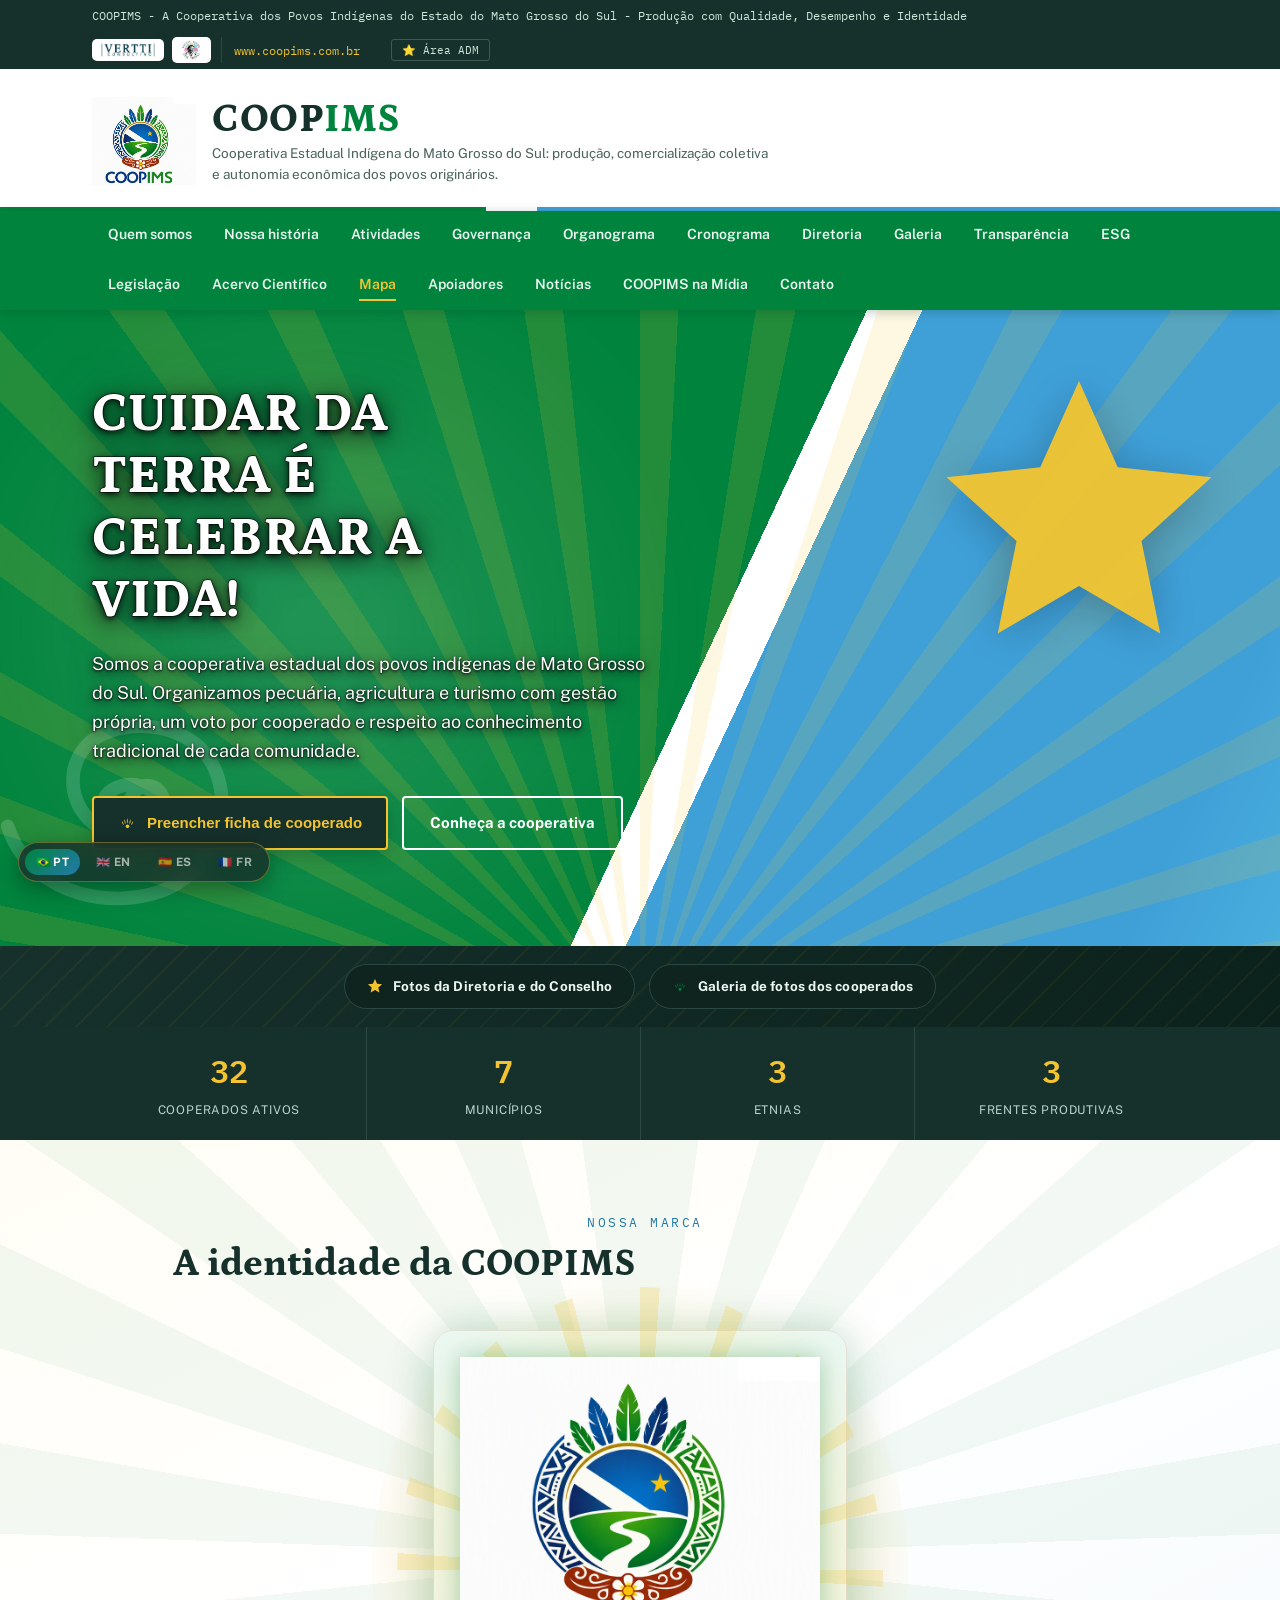
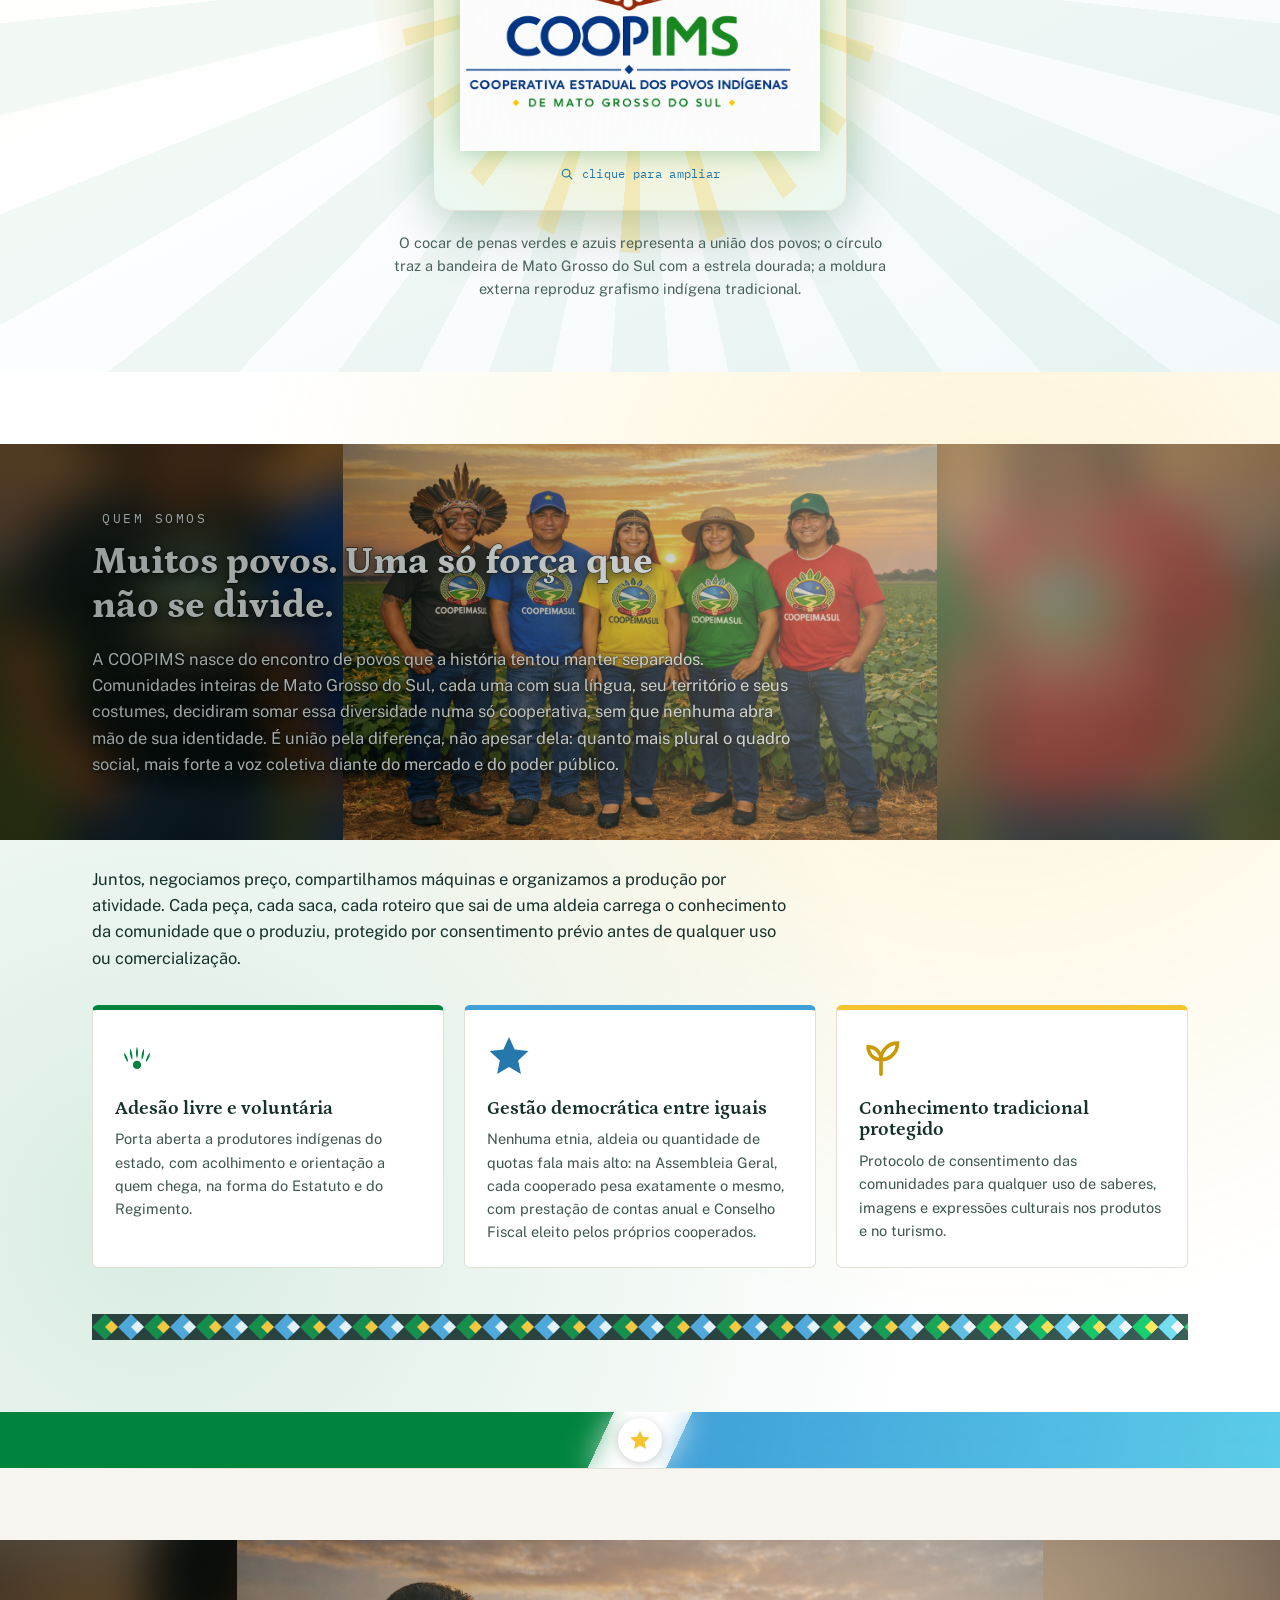
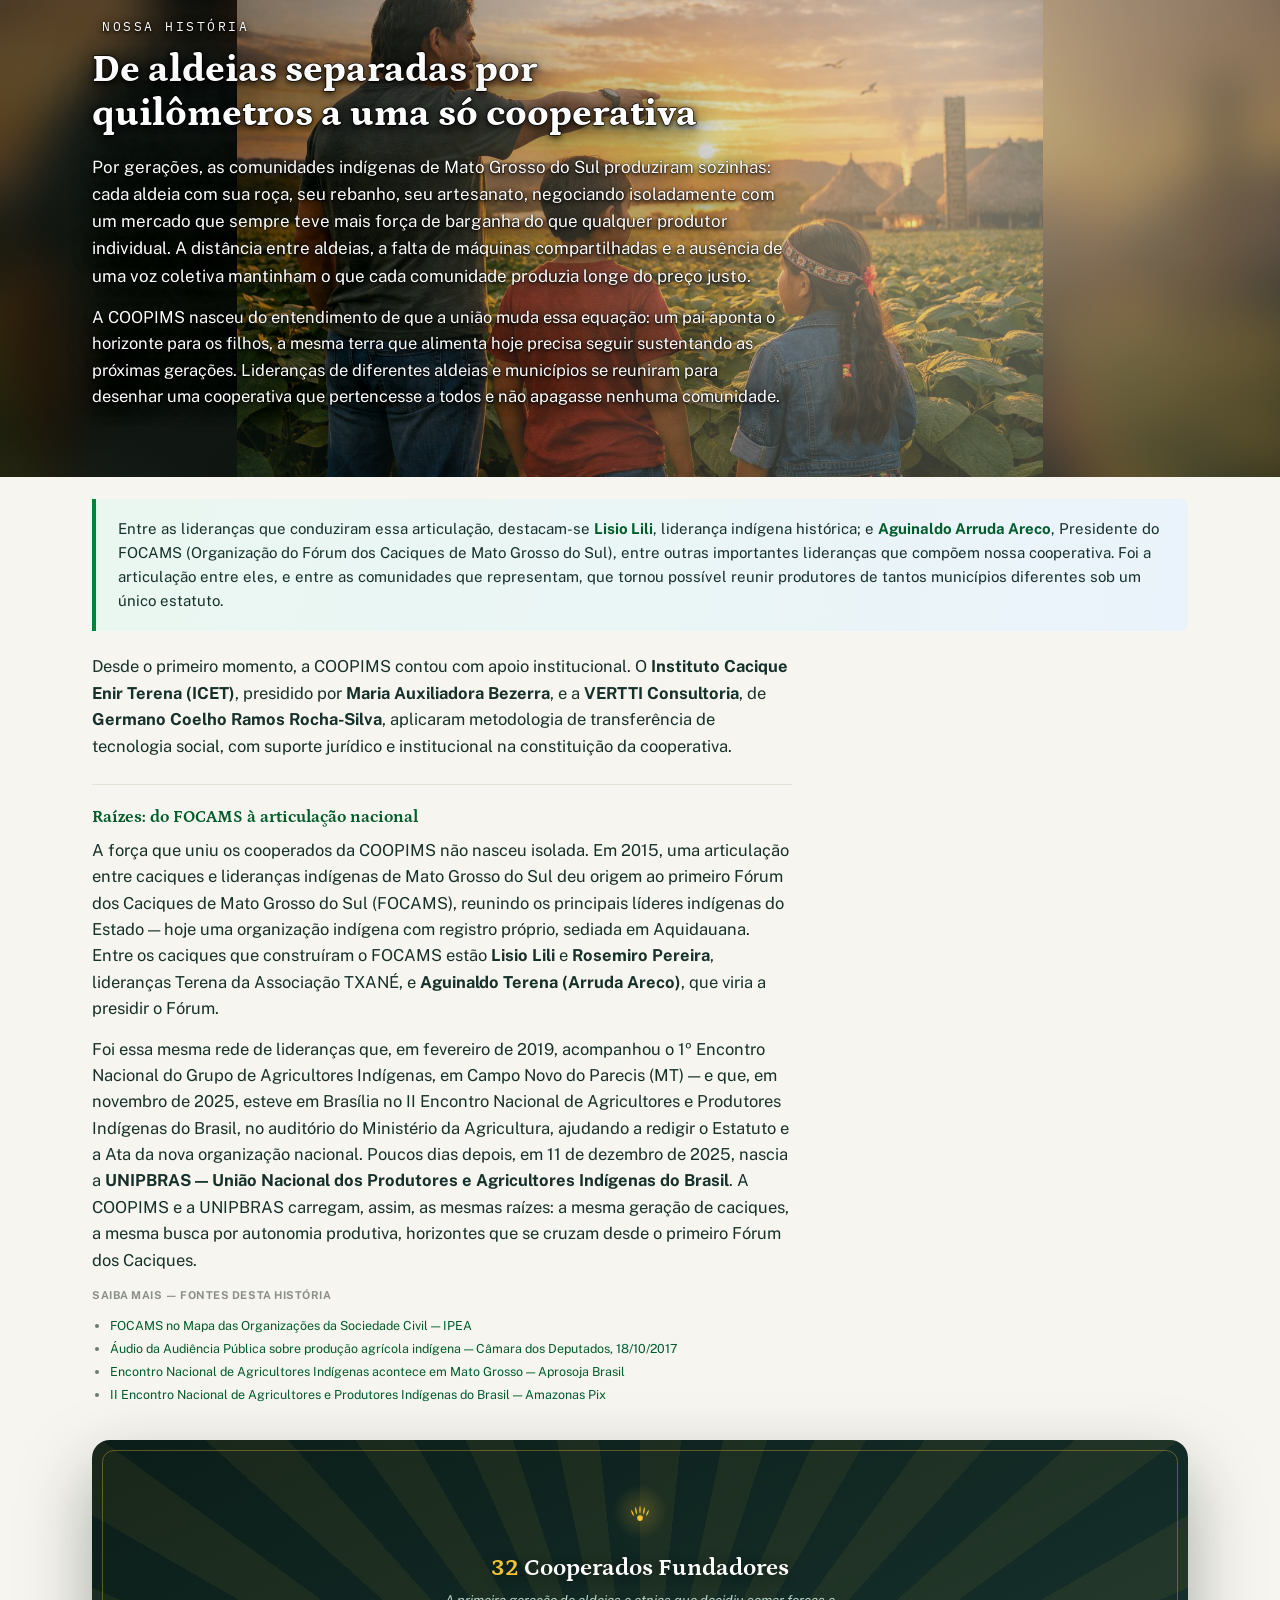
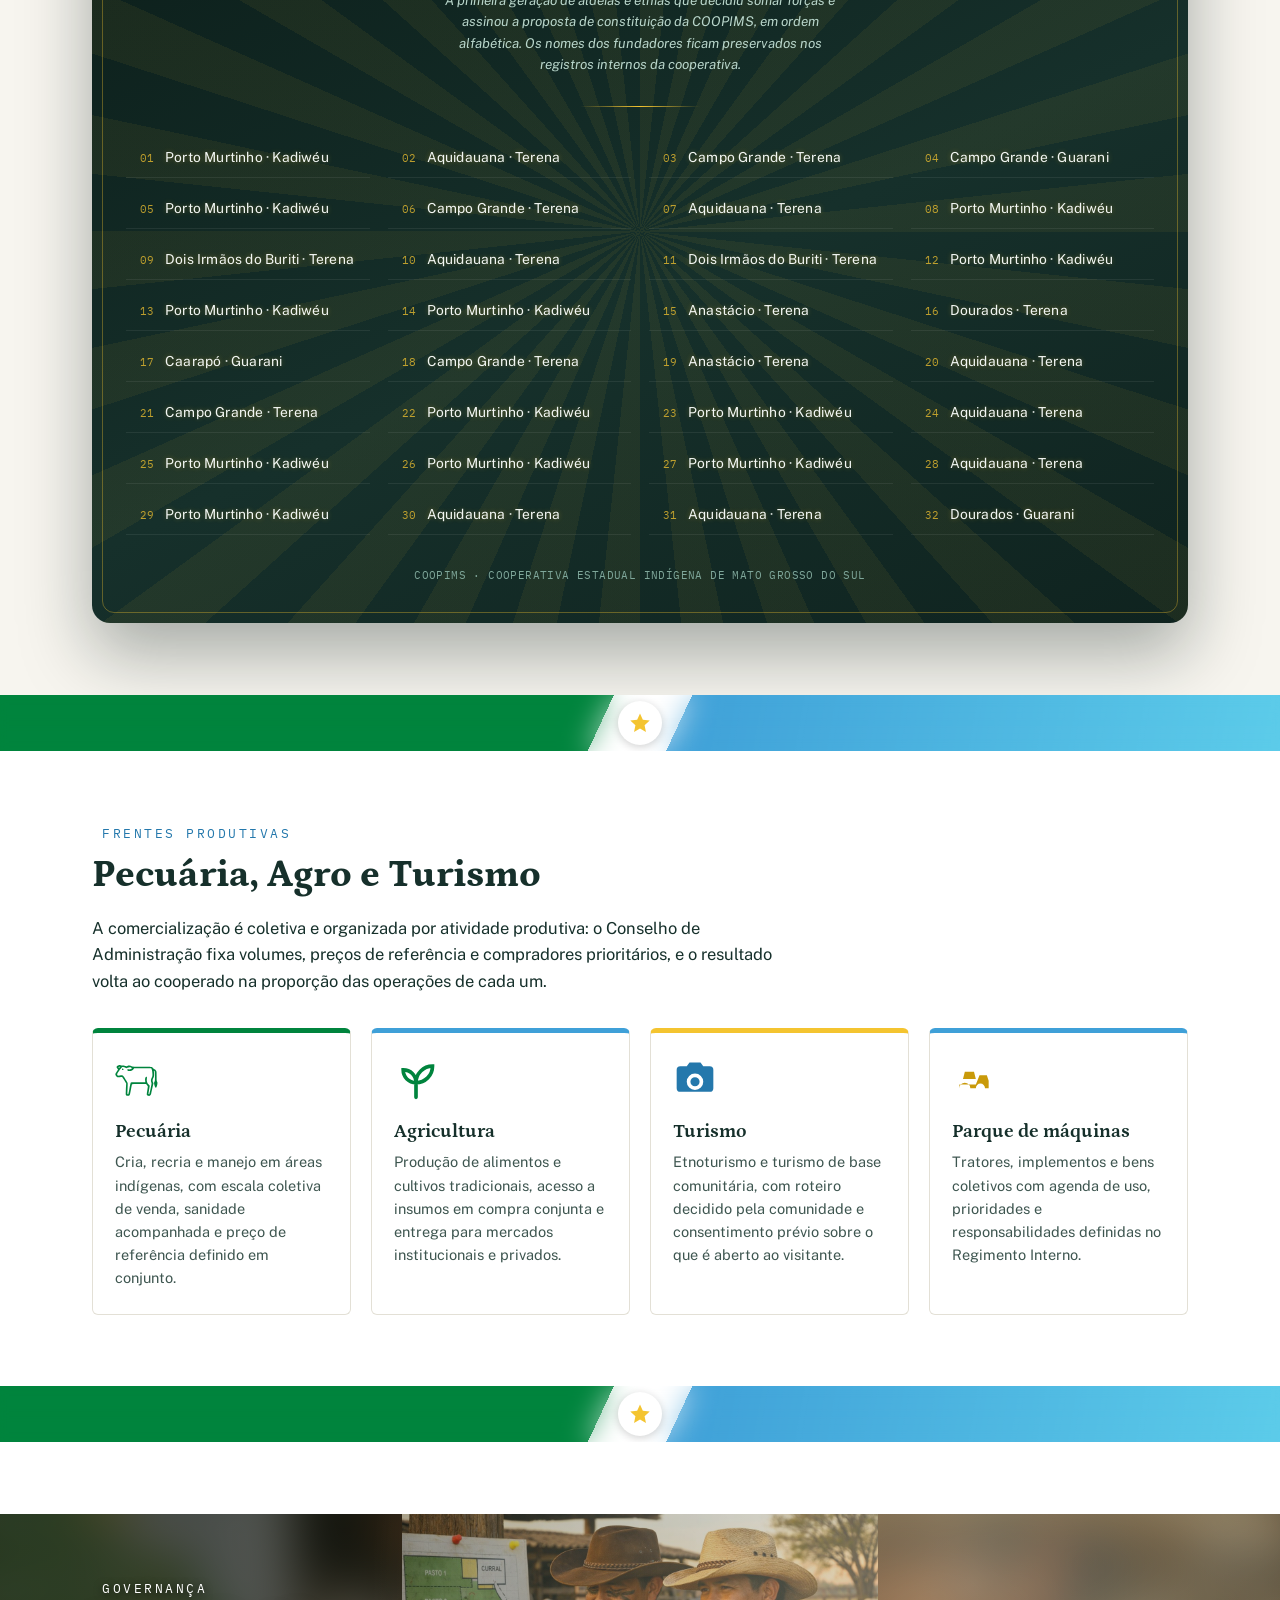
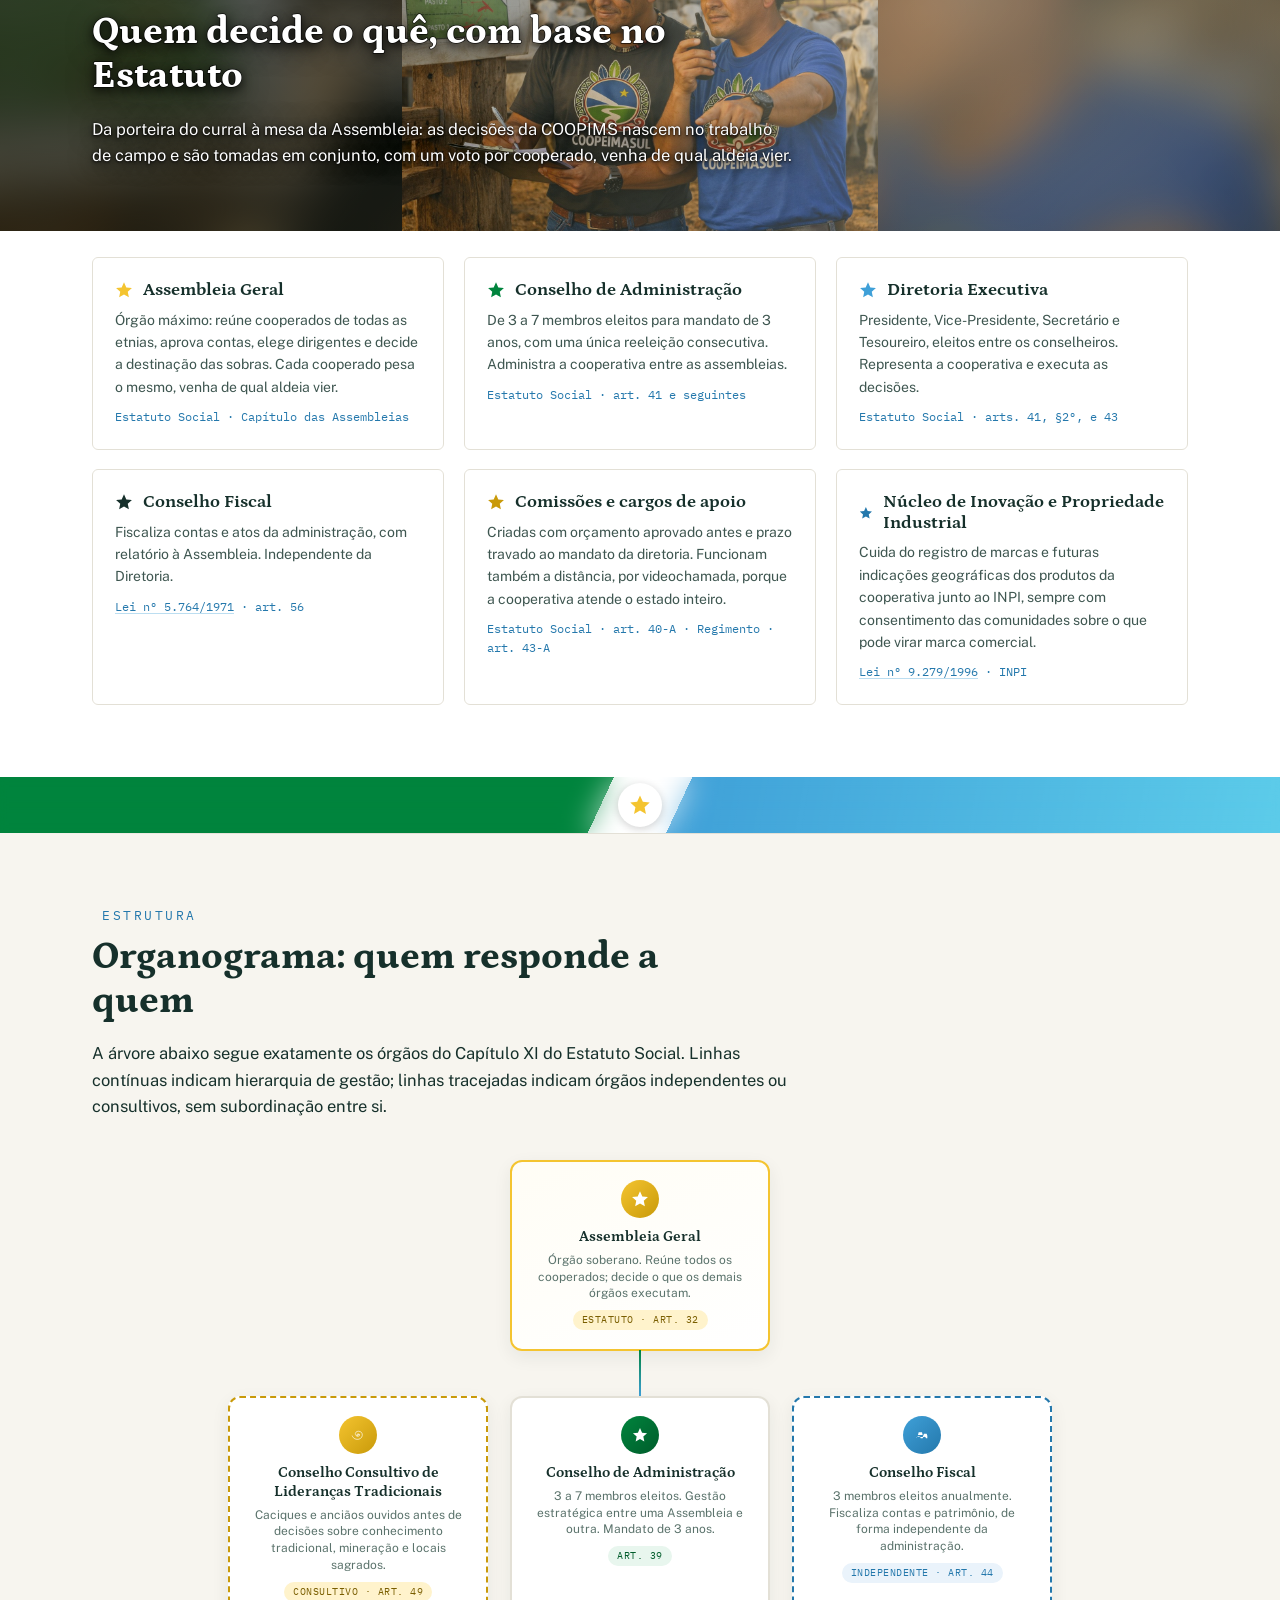
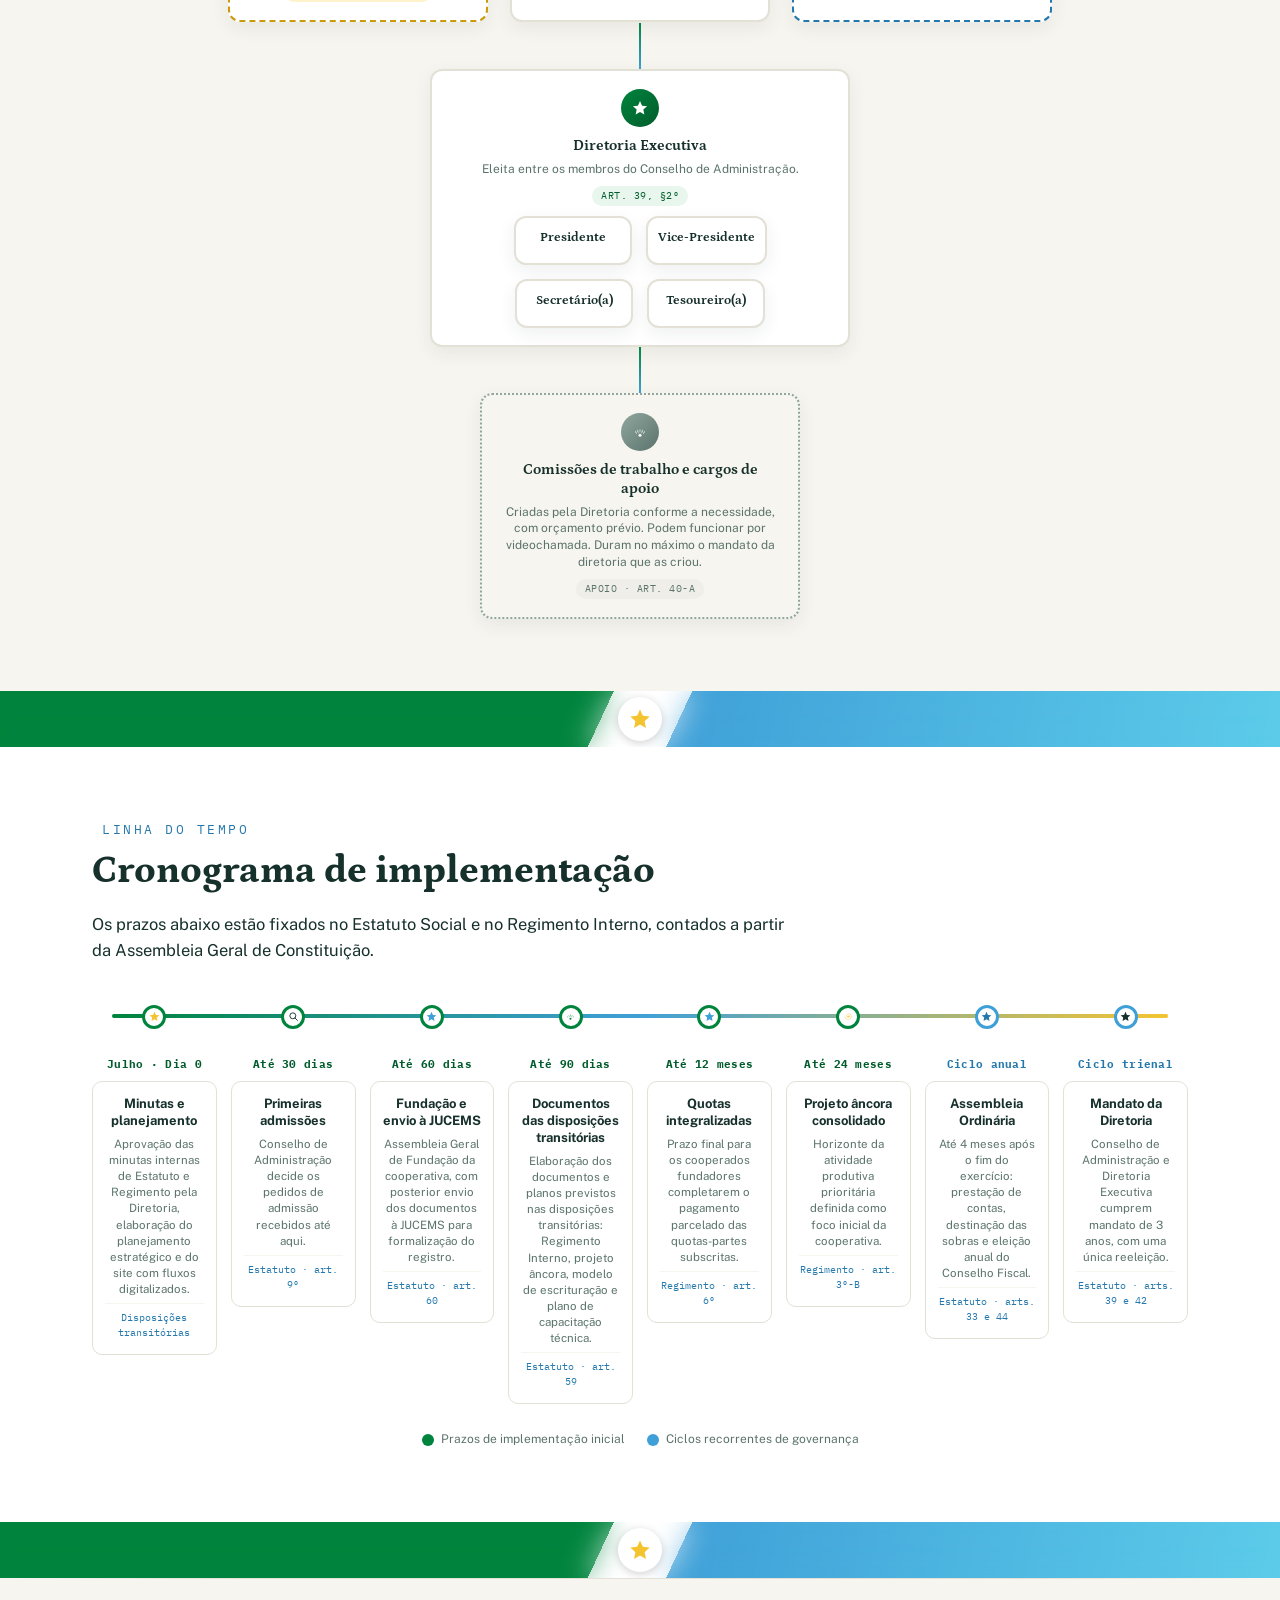
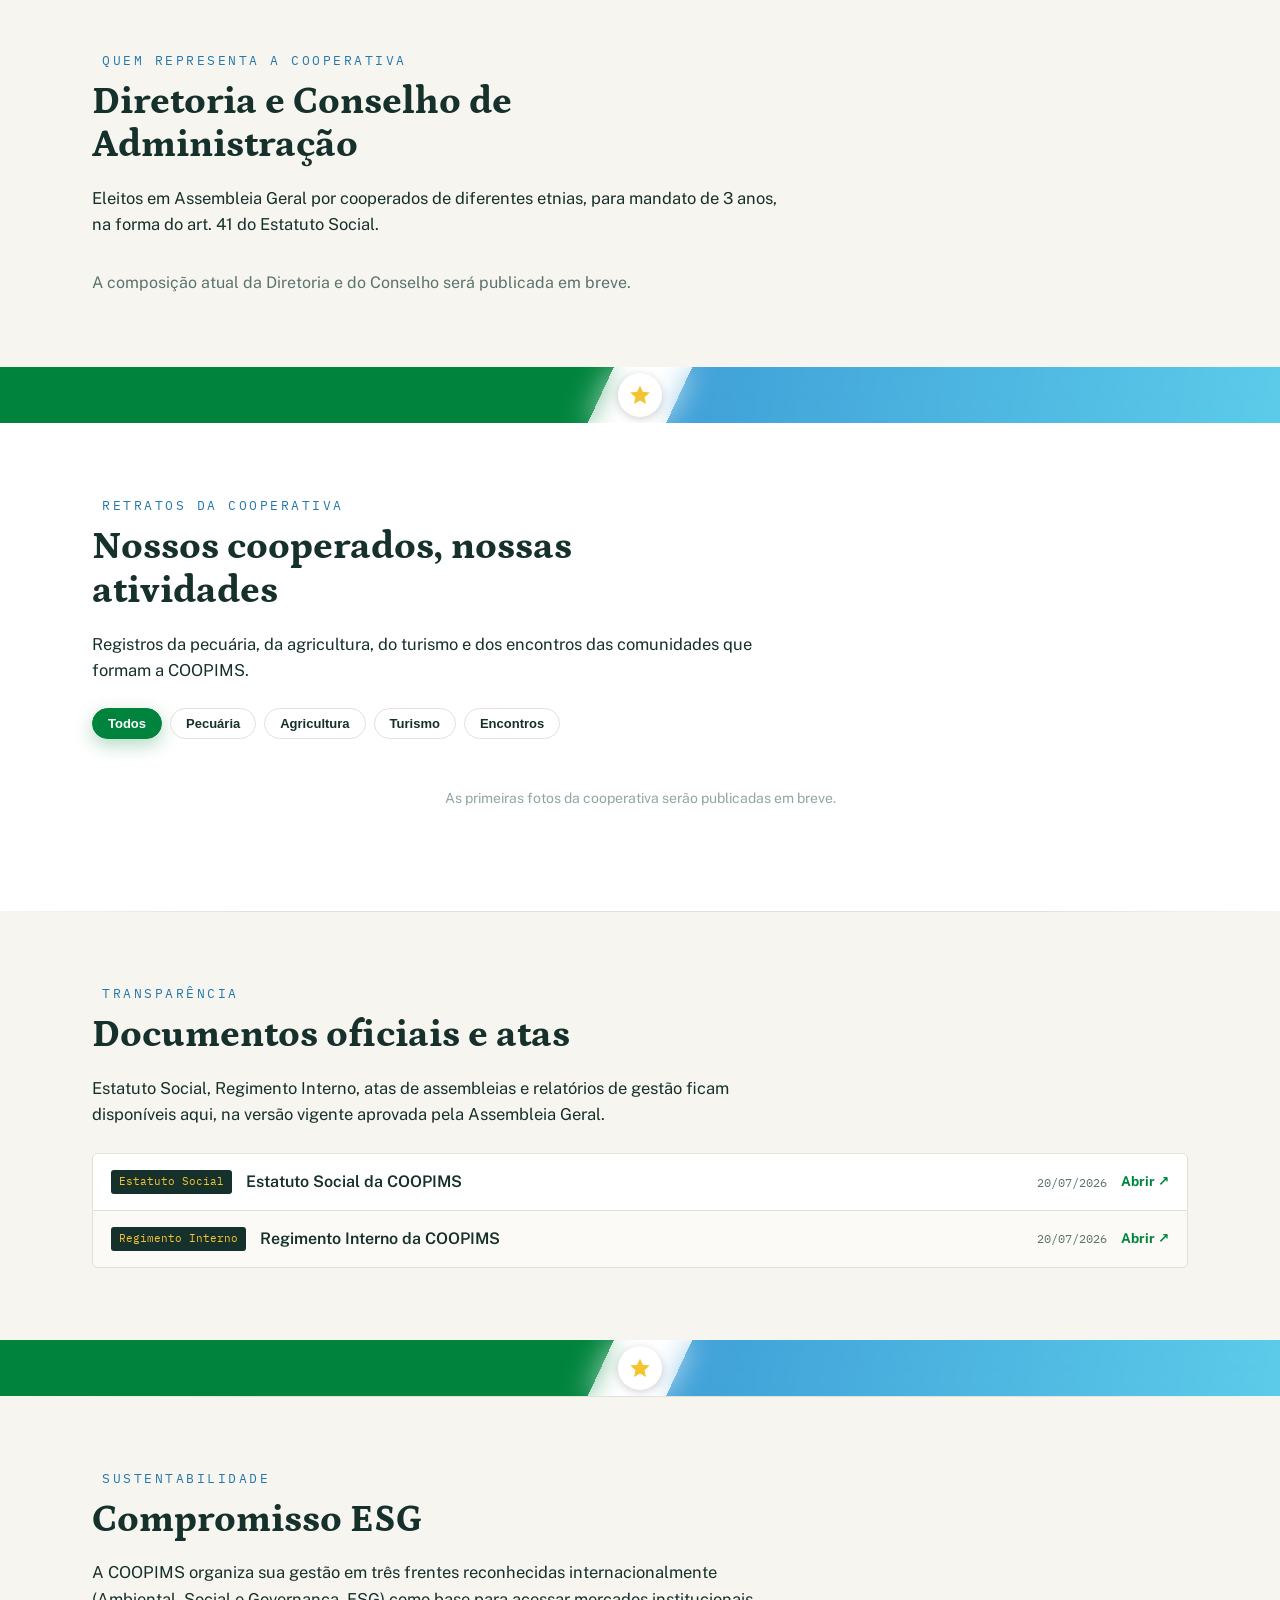
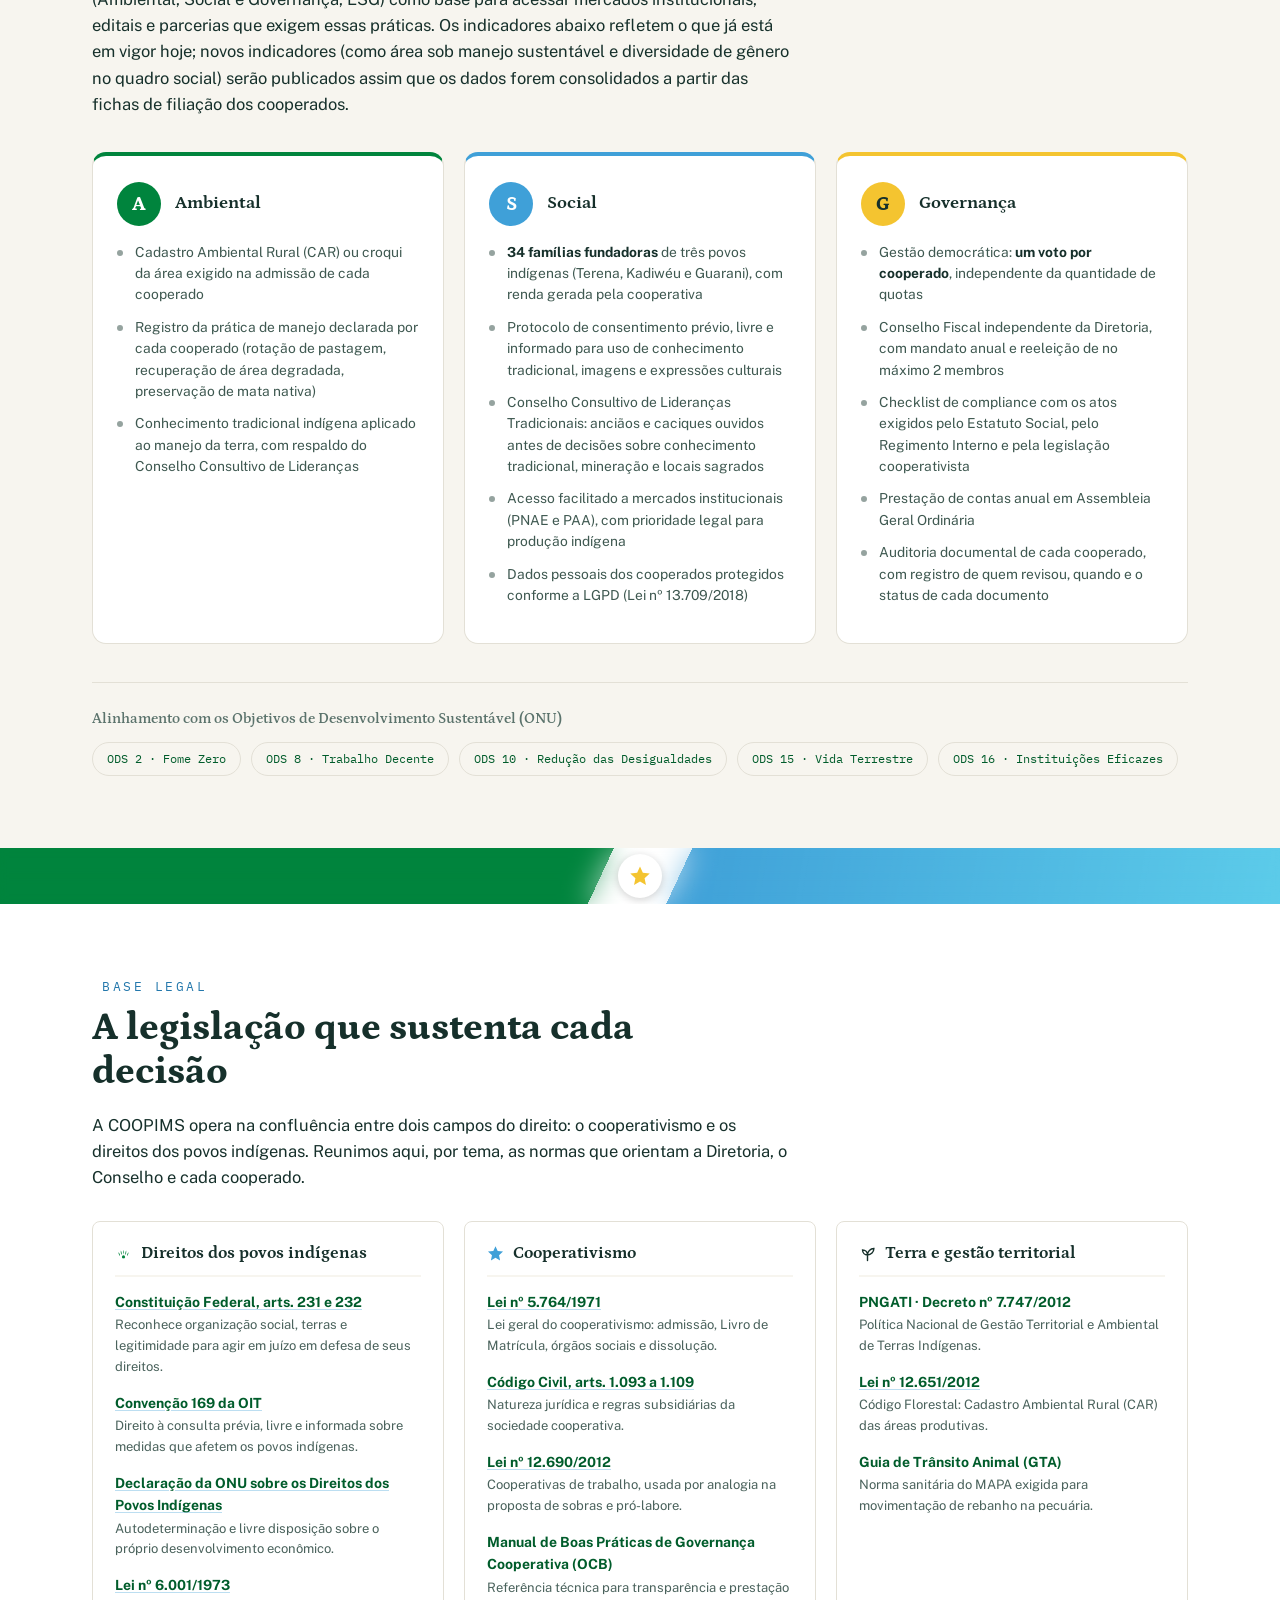
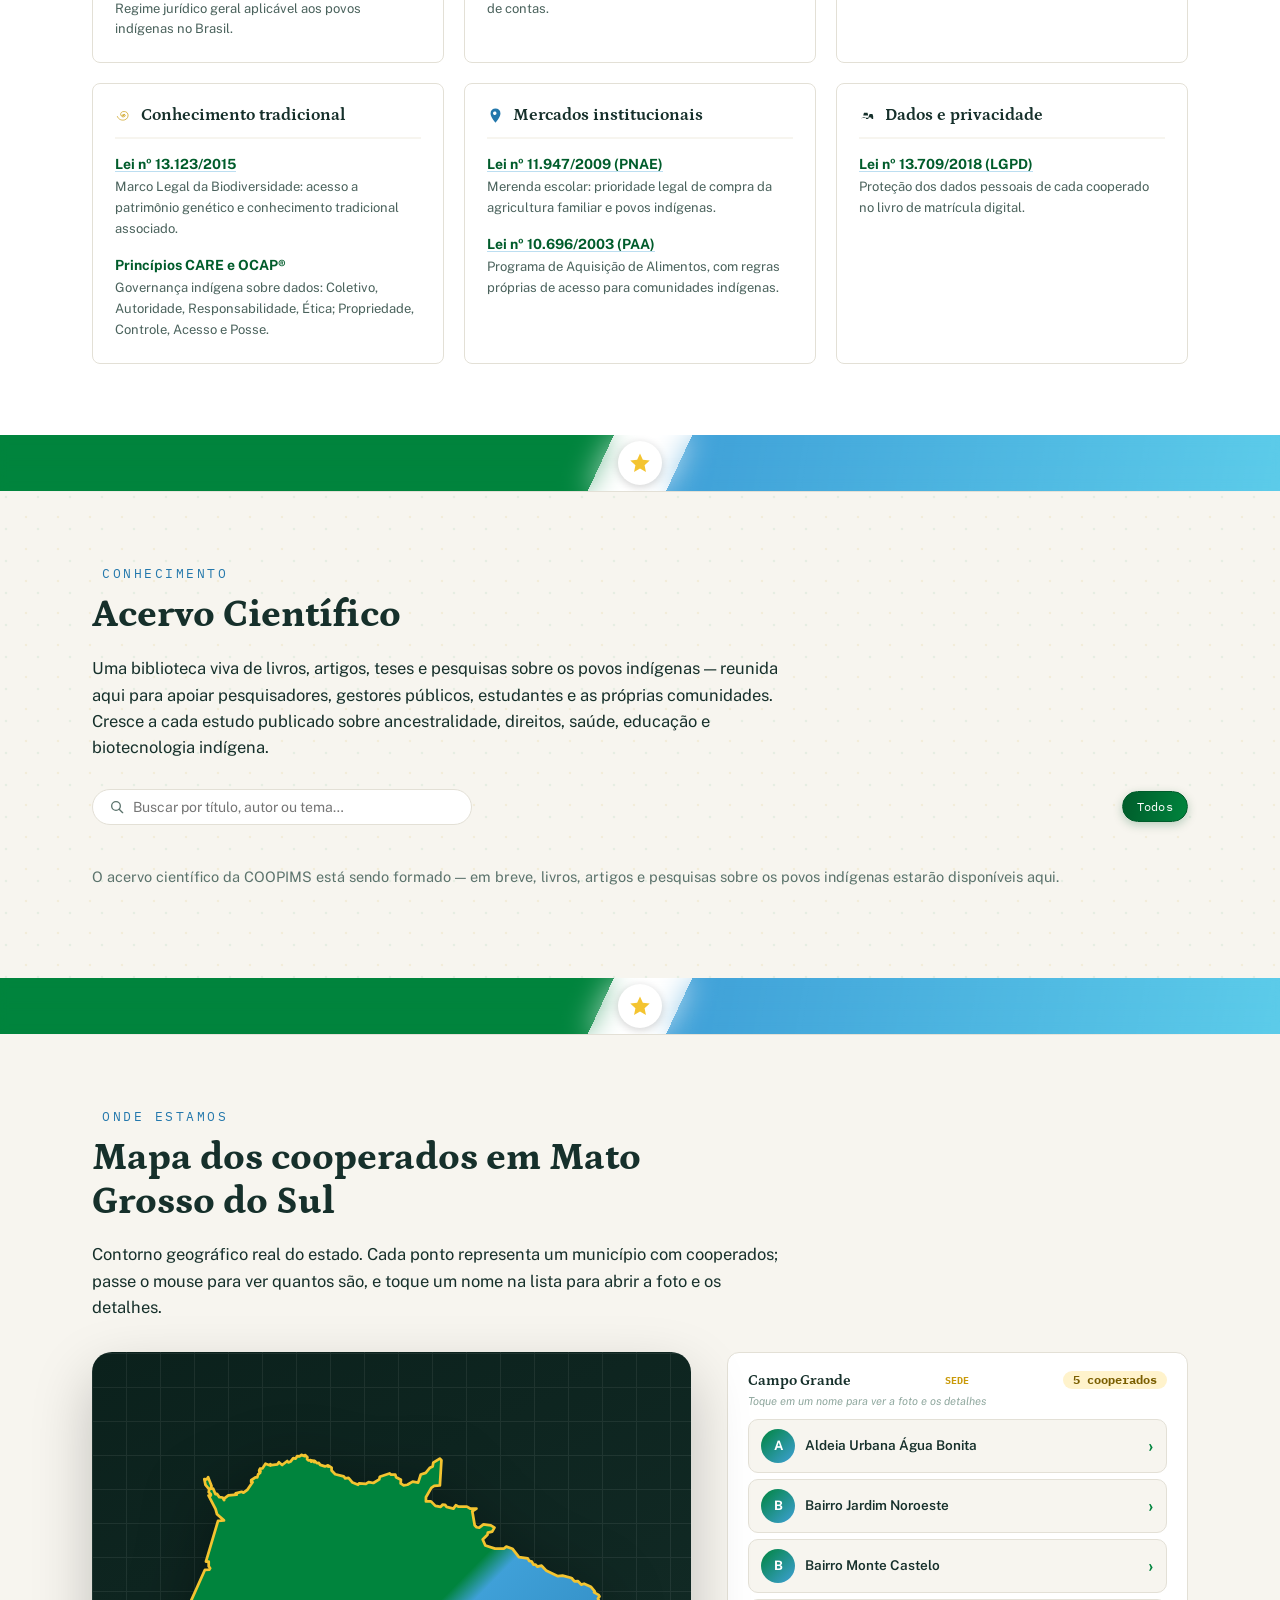
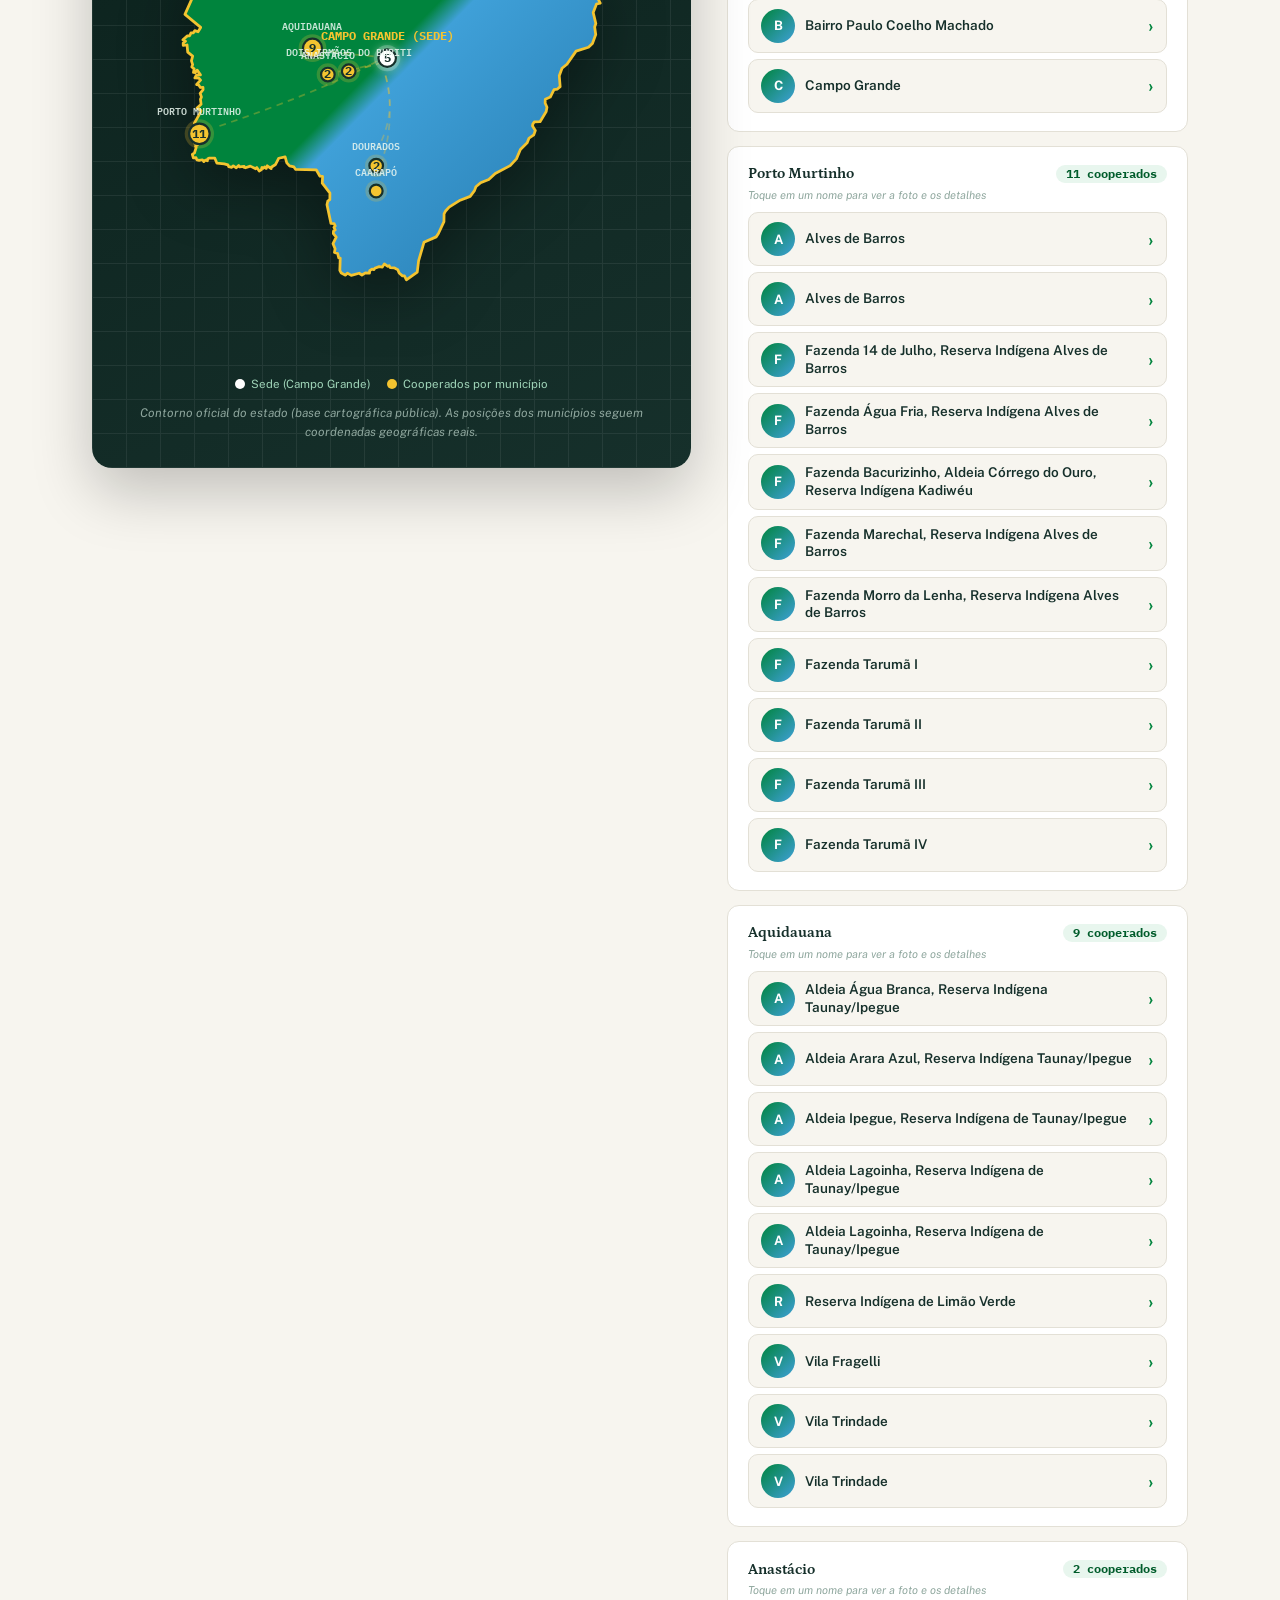
==== index.html @ d3cc23ce "Atualização via painel ADM" ====
<!DOCTYPE html>
<html lang="pt-BR">
<head>
<meta charset="UTF-8">
<script>document.documentElement.className += ' js';</script>
<meta name="viewport" content="width=device-width, initial-scale=1.0">
<title>COOPIMS: Cooperativa Estadual Indígena do Mato Grosso do Sul</title>
<meta name="description" content="COOPIMS: Cooperativa Estadual Indígena do Mato Grosso do Sul. Pecuária, Agro e Turismo, produção e comercialização coletiva dos povos originários. www.coopims.com.br">
<!-- prévia rica ao compartilhar o link (WhatsApp, e-mail, redes sociais) -->
<meta property="og:type" content="website">
<meta property="og:site_name" content="COOPIMS">
<meta property="og:title" content="COOPIMS: Cooperativa Estadual Indígena de Mato Grosso do Sul">
<meta property="og:description" content="👉 Clique e conheça agora! Convite da Diretoria: a cooperativa dos povos indígenas de Mato Grosso do Sul. Pecuária, agricultura e turismo com gestão própria.">
<meta property="og:image" content="https://www.coopims.com.br/cartao_og.png">
<meta property="og:image:width" content="1200">
<meta property="og:image:height" content="630">
<meta property="og:url" content="https://www.coopims.com.br/">
<meta property="og:locale" content="pt_BR">
<meta name="twitter:card" content="summary_large_image">
<meta name="twitter:title" content="COOPIMS: Cooperativa Estadual Indígena de Mato Grosso do Sul">
<meta name="twitter:description" content="👉 Clique e conheça agora! Convite da Diretoria da COOPIMS.">
<meta name="twitter:image" content="https://www.coopims.com.br/cartao_og.png">
<link rel="icon" type="image/png" href="[data-uri]">
<link rel="preconnect" href="https://fonts.googleapis.com">
<link rel="preconnect" href="https://fonts.gstatic.com" crossorigin>
<link href="https://fonts.googleapis.com/css2?family=Petrona:wght@400;600;700;800&family=Public+Sans:wght@400;500;600;700&family=IBM+Plex+Mono:wght@400;500;600&display=swap" rel="stylesheet">
<script src="https://cdnjs.cloudflare.com/ajax/libs/jspdf/2.5.1/jspdf.umd.min.js" defer></script>
<script src="https://cdnjs.cloudflare.com/ajax/libs/jspdf-autotable/3.8.2/jspdf.plugin.autotable.min.js" defer></script>
<style>
:root{
  --verde:#00843D;        /* verde-bandeira MS */
  --verde-esc:#005C2B;
  --azul:#3FA0D8;         /* azul-celeste MS */
  --azul-esc:#2478AC;
  --ouro:#F4C430;         /* estrela dourada */
  --ouro-esc:#C99A0A;
  --pinho:#16302B;        /* verde-pinho: texto */
  --branco:#FFFFFF;
  --areia:#F7F5EF;        /* fundo suave neutro */
  --linha:#E3E0D6;
  --erro:#B3261E;
  --disp:'Petrona',Georgia,serif;
  --corpo:'Public Sans',system-ui,sans-serif;
  --mono:'IBM Plex Mono',monospace;
}
*{margin:0;padding:0;box-sizing:border-box}
html{scroll-behavior:smooth}
body{font-family:var(--corpo);color:var(--pinho);background:var(--branco);line-height:1.6;font-size:16px}
h1,h2,h3,h4{font-family:var(--disp);line-height:1.15;color:var(--pinho)}
a{color:var(--verde);text-decoration:none}
a:focus-visible,button:focus-visible,input:focus-visible,select:focus-visible,textarea:focus-visible{outline:3px solid var(--azul);outline-offset:2px}
img{max-width:100%;display:block}
.wrap{max-width:1140px;margin:0 auto;padding:0 22px}

/* ---------- barra superior ---------- */
.topbar{background:var(--pinho);color:#CDE8DA;font-family:var(--mono);font-size:12px;padding:6px 0}
.topbar .wrap{display:flex;justify-content:space-between;align-items:center;gap:12px;flex-wrap:wrap}
.topbar a{color:var(--ouro)}
.topbar button{background:none;border:1px solid #3C5A52;color:#CDE8DA;font-family:var(--mono);font-size:11px;padding:3px 10px;border-radius:3px;cursor:pointer}
.topbar button:hover{border-color:var(--ouro);color:var(--ouro)}

/* ---------- cabeçalho ---------- */
header.site{background:var(--branco);border-bottom:4px solid transparent;
  border-image:linear-gradient(90deg,var(--verde) 0 38%,var(--branco) 38% 42%,var(--azul) 42% 100%) 1;
  padding:20px 0 14px}
.brand{display:flex;align-items:center;gap:16px}
.brand img.logo{width:104px;height:104px;object-fit:contain;flex:none}
.brand svg.logo{flex:none}
@media (max-width:760px){ .brand img.logo{width:78px;height:78px} }
.brand h1{font-size:clamp(26px,4vw,40px);font-weight:800;letter-spacing:.5px}
.brand h1 span{color:var(--verde)}
.brand p{font-size:13.5px;color:#4A625C;max-width:560px}

/* ---------- navegação ---------- */
nav.main{position:sticky;top:0;z-index:60;background:var(--verde);box-shadow:0 2px 10px rgba(0,60,30,.25)}
nav.main ul{display:flex;list-style:none;flex-wrap:wrap}
nav.main a{display:block;padding:12px 16px;color:#EAF7F0;font-weight:600;font-size:14px;border-bottom:3px solid transparent}
nav.main a:hover{background:var(--verde-esc);border-bottom-color:var(--ouro)}
nav.main a.adm{margin-left:auto;background:var(--pinho);color:var(--ouro);font-family:var(--mono);font-size:12.5px}

/* ---------- HERO: geometria da bandeira ---------- */
.hero{position:relative;overflow:hidden;color:var(--branco);
  background:linear-gradient(115deg,var(--verde) 0 55%,var(--branco) 55% 58.5%,var(--azul) 58.5% 100%)}
.hero .wrap{position:relative;z-index:2;padding:74px 22px 96px;max-width:1140px}
.hero h2{font-size:clamp(30px,5vw,54px);font-weight:800;color:var(--branco);max-width:13ch;text-shadow:0 1px 0 rgba(0,0,0,.12)}
.hero p.lede{margin-top:18px;max-width:52ch;font-size:clamp(15px,1.6vw,18px);color:#EAF7F0}
.hero .acao{margin-top:30px;display:flex;gap:14px;flex-wrap:wrap}
.btn{display:inline-block;padding:13px 26px;border-radius:4px;font-weight:700;font-size:15px;border:2px solid transparent;cursor:pointer}
.btn.ouro{background:var(--ouro);color:var(--pinho)}
.btn.ouro:hover{background:#FFD75A}
.btn.vazado{border-color:#fff;color:#fff;background:transparent}
.btn.vazado:hover{background:rgba(255,255,255,.14)}
.hero svg.estrela-hero{position:absolute;right:4%;top:8%;width:min(300px,30vw);opacity:.95;z-index:1;filter:drop-shadow(0 6px 22px rgba(0,0,0,.25))}
.hero .kadi{position:absolute;left:-40px;bottom:-30px;width:340px;opacity:.16;z-index:1}
.hero .sol{position:absolute;left:0;right:0;top:0;height:100%;z-index:0;opacity:.14;background:repeating-conic-gradient(from -90deg at 50% 115%,var(--ouro) 0 3deg,transparent 3deg 9deg)}

/* faixa de dados (mono) sobre a diagonal */
.faixa-dados{background:var(--pinho);color:var(--branco)}
.faixa-dados .wrap{display:grid;grid-template-columns:repeat(auto-fit,minmax(150px,1fr));gap:0;padding:0 22px}
.dado{padding:18px 14px;border-left:1px solid #2C4842;text-align:center}
.dado:first-child{border-left:none}
.dado b{display:block;font-family:var(--mono);font-size:clamp(22px,3vw,32px);color:var(--ouro);font-weight:600}
.dado span{font-size:12px;letter-spacing:.8px;text-transform:uppercase;color:#B9D6CB}

/* ---------- divisor diagonal (assinatura) ---------- */
.divisor{height:56px;background:linear-gradient(115deg,var(--verde) 0 47%,var(--branco) 47% 53%,var(--azul) 53% 100%);position:relative}
.divisor .selo{position:absolute;left:50%;top:50%;transform:translate(-50%,-50%);width:44px;height:44px;background:var(--branco);border-radius:50%;display:flex;align-items:center;justify-content:center;box-shadow:0 2px 8px rgba(0,0,0,.18)}

/* ---------- seções ---------- */
section.pg{padding:72px 0}
section.pg.alt{background:var(--areia)}
.rotulo{font-family:var(--mono);font-size:12.5px;letter-spacing:2.5px;text-transform:uppercase;color:var(--azul-esc);display:flex;align-items:center;gap:10px;margin-bottom:10px}
.rotulo::before{content:"";width:34px;height:3px;background:linear-gradient(90deg,var(--verde) 50%,var(--azul) 50%)}
section.pg h2.titulo{font-size:clamp(26px,3.4vw,38px);font-weight:800;margin-bottom:18px;max-width:24ch}
.prosa{max-width:70ch;font-size:16.5px}
.prosa p{margin-bottom:14px}

/* trançado terena como friso */
.friso{height:26px;background-repeat:repeat-x;background-size:auto 26px;margin-top:46px;opacity:.9;position:relative;overflow:hidden;isolation:isolate}
.friso::after,footer .friso-rodape::after{
  content:""; position:absolute; inset:0; z-index:1; pointer-events:none;
  background:linear-gradient(100deg, transparent 30%, rgba(255,255,255,.85) 50%, rgba(244,196,48,.5) 55%, transparent 75%);
  background-size:220% 220%;
  animation:friso-brilho 3.2s ease-in-out infinite;
  mix-blend-mode:overlay;
}
footer .friso-rodape{ position:relative; overflow:hidden; isolation:isolate }
@keyframes friso-brilho{
  0%{ background-position:130% 50% }
  100%{ background-position:-30% 50% }
}
@media (prefers-reduced-motion:reduce){ .friso::after,footer .friso-rodape::after{ animation:none } }

/* cards */
.cards{display:grid;grid-template-columns:repeat(auto-fit,minmax(250px,1fr));gap:20px;margin-top:34px}
.card{background:var(--branco);border:1px solid var(--linha);border-top:5px solid var(--verde);border-radius:6px;padding:24px 22px;position:relative}
.card:nth-child(2n){border-top-color:var(--azul)}
.card:nth-child(3n){border-top-color:var(--ouro)}
.card h3{font-size:19px;margin:12px 0 8px}
.card p{font-size:14.5px;color:#3E5650}
.card svg.ic{width:44px;height:44px}

/* governança */
.orgaos{display:grid;grid-template-columns:repeat(auto-fit,minmax(280px,1fr));gap:20px;margin-top:30px}
.orgao{background:var(--branco);border:1px solid var(--linha);border-radius:6px;padding:22px;position:relative;overflow:hidden}
.orgao::after{content:"";position:absolute;right:-30px;bottom:-30px;width:110px;height:110px;background:linear-gradient(115deg,var(--verde) 0 47%,var(--branco) 47% 53%,var(--azul) 53% 100%);opacity:.10;border-radius:50%}
.orgao h3{display:flex;align-items:center;gap:10px;font-size:18px;margin-bottom:8px}
.orgao p{font-size:14px;color:#3E5650}
.orgao .ref{font-family:var(--mono);font-size:11.5px;color:var(--azul-esc);margin-top:10px;display:block}
.orgao .ref a,.leg-grupo li b a{color:inherit;text-decoration:underline;text-decoration-color:rgba(63,160,216,.35);text-underline-offset:2px;transition:text-decoration-color .2s ease}
.orgao .ref a:hover,.leg-grupo li b a:hover{text-decoration-color:currentColor}

/* transparência: documentos */
.docs{margin-top:26px;border:1px solid var(--linha);border-radius:6px;overflow:hidden}
.doc{display:flex;align-items:center;gap:14px;padding:15px 18px;border-top:1px solid var(--linha);background:var(--branco)}
.doc:first-child{border-top:none}
.doc:nth-child(even){background:#FBFAF6}
.doc .tipo{font-family:var(--mono);font-size:11px;background:var(--pinho);color:var(--ouro);padding:3px 8px;border-radius:3px;white-space:nowrap}
.doc .nome{font-weight:600;flex:1}
.doc .data{font-family:var(--mono);font-size:12px;color:#5B736C}
.doc a{font-weight:700;font-size:13.5px}

/* notícias */
.noticias{display:grid;grid-template-columns:repeat(auto-fit,minmax(280px,1fr));gap:20px;margin-top:30px}
.noticia{background:var(--branco);border:1px solid var(--linha);border-radius:6px;overflow:hidden;display:flex;flex-direction:column}
.noticia .capa-wrap{height:150px;width:100%;background:#EDEAE0;display:flex;align-items:center;justify-content:center;overflow:hidden}
.noticia .capa-wrap img{width:100%;height:100%;object-fit:contain}
.noticia .semfoto{height:12px;background:linear-gradient(115deg,var(--verde) 0 47%,var(--branco) 47% 53%,var(--azul) 53% 100%)}
.noticia .txt{padding:18px}
.noticia .data{font-family:var(--mono);font-size:11.5px;color:var(--azul-esc)}
.noticia h3{font-size:17.5px;margin:6px 0 8px}
.noticia p{font-size:14px;color:#3E5650}
.noticia{cursor:pointer;transition:box-shadow .2s,transform .2s}
.noticia:hover{box-shadow:0 8px 24px rgba(0,60,40,.14);transform:translateY(-2px)}
.noticia .txt{display:flex;flex-direction:column;flex:1}
.noticia .ler-btn{margin-top:auto;align-self:flex-start;background:none;border:none;color:var(--verde-esc);font-weight:700;font-size:13px;padding:10px 0 0;cursor:pointer;display:flex;align-items:center;gap:6px}
.noticia .ler-btn:hover{text-decoration:underline}

/* ===== MODAL DE LEITURA DA NOTÍCIA — papel timbrado COOPIMS ===== */
#modalNoticia{display:none;position:fixed;inset:0;background:rgba(6,16,13,.82);z-index:210;align-items:flex-start;justify-content:center;padding:26px 16px;overflow-y:auto}
#modalNoticia.on{display:flex}
#modalNoticia .folha{background:var(--branco);max-width:760px;width:100%;border-radius:8px;overflow:hidden;box-shadow:0 20px 60px rgba(0,0,0,.4);position:relative;margin-bottom:40px}
#modalNoticia .fechar-nc{position:absolute;right:14px;top:14px;background:rgba(0,0,0,.28);color:#fff;border:none;width:34px;height:34px;border-radius:50%;font-size:17px;cursor:pointer;z-index:2}
#modalNoticia .fechar-nc:hover{background:rgba(0,0,0,.5)}
#modalNoticia .timbre{background:linear-gradient(120deg,var(--verde-esc),var(--verde) 55%,var(--azul-esc));padding:22px 30px 18px;display:flex;align-items:center;gap:16px;border-bottom:4px solid var(--ouro)}
#modalNoticia .timbre img{height:54px;width:auto;filter:drop-shadow(0 2px 4px rgba(0,0,0,.35))}
#modalNoticia .timbre .tit-inst{color:#fff}
#modalNoticia .timbre .tit-inst b{font-size:15px;letter-spacing:.03em;display:block}
#modalNoticia .timbre .tit-inst span{font-size:11px;opacity:.85;display:block;margin-top:2px}
#modalNoticia .corpo{padding:28px 30px 32px}
#modalNoticia .nc-data{font-family:var(--mono);font-size:12px;color:var(--azul-esc);margin-bottom:8px;display:block}
#modalNoticia .nc-titulo{font-size:23px;line-height:1.3;margin:0 0 6px;color:#1C2B26}
#modalNoticia .nc-assinatura{display:block;font-size:12px;font-style:italic;color:#5B736C;margin-bottom:18px}
#modalNoticia .nc-texto{font-size:15px;line-height:1.85;color:#2E403A;text-align:justify}
#modalNoticia .nc-texto p{margin:0 0 14px}
#modalNoticia .nc-galeria{display:grid;grid-template-columns:repeat(auto-fill,minmax(140px,1fr));gap:14px;margin-top:20px}
#modalNoticia .nc-galeria figure{margin:0}
#modalNoticia .nc-galeria figure.video{grid-column:span 2}
#modalNoticia .nc-galeria img{width:100%;height:110px;object-fit:cover;border-radius:6px;cursor:pointer;transition:opacity .2s;display:block}
#modalNoticia .nc-galeria img:hover{opacity:.82}
#modalNoticia .nc-galeria video{width:100%;height:110px;object-fit:cover;border-radius:6px;background:#000;display:block}
#modalNoticia .nc-galeria figure.video video{height:180px}
#modalNoticia .nc-galeria figcaption{font-size:12px;color:#5B736C;margin-top:5px;line-height:1.35}
#modalNoticia .rodape-timbre{border-top:1px solid var(--linha);padding:14px 30px;font-size:11.5px;color:#5B736C;text-align:center}
@media (max-width:560px){
  #modalNoticia .timbre{padding:16px 18px 14px}
  #modalNoticia .timbre img{height:40px}
  #modalNoticia .corpo{padding:20px 18px 24px}
  #modalNoticia .nc-titulo{font-size:19px}
  #modalNoticia .nc-galeria{grid-template-columns:repeat(auto-fill,minmax(120px,1fr));gap:12px}
  #modalNoticia .nc-galeria img{height:96px}
  #modalNoticia .nc-galeria figure.video{grid-column:1 / -1}
  #modalNoticia .nc-galeria figure.video video{height:200px}
  .noticia .capa-wrap{height:130px}
}

/* contato */
.contato-grid{display:grid;grid-template-columns:repeat(auto-fit,minmax(260px,1fr));gap:22px;margin-top:26px}
.contato-grid .bloco{background:var(--branco);border:1px solid var(--linha);border-radius:6px;padding:22px}
.contato-grid b{display:block;margin-bottom:4px}
.contato-grid .mono{font-family:var(--mono);font-size:14px}

/* ---------- faixa de etnias (Quem somos) ---------- */
.etnias-faixa{display:flex;flex-wrap:wrap;gap:9px;margin:6px 0 26px}
.etnias-faixa span{font-family:var(--mono);font-size:12px;letter-spacing:.4px;padding:6px 13px;border-radius:20px;background:linear-gradient(100deg,#EAF7F0,#EAF3FB);border:1px solid var(--linha);color:var(--pinho);font-weight:600}
.etnias-faixa span:last-child{background:linear-gradient(100deg,#FFF7E0,#FFF7E0);border-color:#EDD98F;color:#7A5E00}

/* ---------- botão ficha (assinatura) ---------- */
.btn.ficha{display:inline-flex;align-items:center;gap:10px;background:var(--pinho);color:var(--ouro);border:2px solid var(--ouro);padding:13px 24px;font-weight:700;position:relative;overflow:hidden}
.btn.ficha:hover{background:#0B211C}
.btn.ficha svg{flex:none}
.btn.mini-ficha{margin-top:14px;padding:9px 18px;font-size:13.5px}

/* ---------- legislação ---------- */
.leg-grupos{display:grid;grid-template-columns:repeat(auto-fit,minmax(280px,1fr));gap:20px;margin-top:30px}
.leg-grupo{background:var(--branco);border:1px solid var(--linha);border-radius:8px;padding:22px}
.leg-grupo h3{display:flex;align-items:center;gap:9px;font-size:16.5px;margin-bottom:14px;padding-bottom:12px;border-bottom:2px solid var(--areia)}
.leg-grupo ul{list-style:none}
.leg-grupo li{margin-bottom:14px}
.leg-grupo li:last-child{margin-bottom:0}
.leg-grupo li b{display:block;font-size:14px;color:var(--verde-esc)}
.leg-grupo li span{display:block;font-size:13px;color:#4A625C;margin-top:2px}

/* ===================================================================
   ACERVO CIENTÍFICO — biblioteca de obras ligadas à causa indígena
   =================================================================== */
.acervo-secao{position:relative}
.acervo-secao.pg.alt{
  background:
    radial-gradient(circle at 6px 6px, rgba(0,132,61,.07) 1.4px, transparent 1.6px),
    radial-gradient(circle at 26px 26px, rgba(196,148,10,.09) 1.4px, transparent 1.6px),
    var(--areia);
  background-size:32px 32px, 32px 32px, auto;
}
.acervo-toolbar{display:flex;flex-wrap:wrap;gap:14px;align-items:center;justify-content:space-between;margin:28px 0 22px}
.acervo-busca-caixa{display:flex;align-items:center;gap:8px;background:var(--branco);border:1.5px solid var(--linha);border-radius:24px;padding:9px 16px;min-width:260px;flex:1;max-width:380px;color:#5B736C;transition:border-color .2s,box-shadow .2s}
.acervo-busca-caixa:focus-within{border-color:var(--ouro-esc);box-shadow:0 0 0 3px rgba(196,148,10,.14)}
.acervo-busca-caixa input{border:none;outline:none;background:none;font-size:14px;color:var(--pinho);flex:1;font-family:var(--corpo)}
.acervo-filtros{display:flex;flex-wrap:wrap;gap:8px}
.acervo-chip{font-family:var(--mono);font-size:11.5px;letter-spacing:.3px;padding:7px 14px;border-radius:20px;border:1.5px solid var(--linha);background:var(--branco);color:#4A625C;cursor:pointer;transition:all .18s;white-space:nowrap}
.acervo-chip:hover{border-color:var(--ouro-esc);color:var(--ouro-esc)}
.acervo-chip.on{background:linear-gradient(100deg,var(--verde-esc),var(--verde));border-color:var(--verde-esc);color:#fff;box-shadow:0 3px 10px rgba(0,92,43,.25)}

.acervo-vazio{display:none;color:#5B736C;font-size:14.5px;padding:18px 0}
.acervo-vazio.mostrar{display:block}

/* ---------- obra em destaque: peça "joia" da seção ---------- */
.acervo-destaque{display:none;margin-bottom:34px}
.acervo-destaque.mostrar{display:block}
.acervo-destaque-card{
  position:relative;display:grid;grid-template-columns:200px 1fr;gap:0;
  background:linear-gradient(135deg,#0E241F,#163C33 55%,#0B1D19);
  border-radius:16px;overflow:hidden;box-shadow:0 18px 44px rgba(4,26,20,.28);
  border:1px solid rgba(244,196,48,.35);
}
.acervo-destaque-card::before{
  content:'';position:absolute;inset:0;pointer-events:none;
  background:radial-gradient(420px 220px at 88% -10%, rgba(244,196,48,.16), transparent 60%);
}
.acervo-destaque-fita{position:absolute;top:16px;left:-38px;transform:rotate(-45deg);background:var(--ouro);color:#3B2C00;font-family:var(--mono);font-size:10.5px;font-weight:700;letter-spacing:1px;padding:4px 46px;box-shadow:0 3px 8px rgba(0,0,0,.25);z-index:2}
.acervo-destaque-capa{position:relative;display:flex;align-items:center;justify-content:center;padding:26px 20px;z-index:1}
.acervo-destaque-capa img{width:150px;height:210px;object-fit:cover;border-radius:6px;box-shadow:0 14px 30px rgba(0,0,0,.45);transform:rotate(-3deg);transition:transform .3s}
.acervo-destaque-card:hover .acervo-destaque-capa img{transform:rotate(0deg) scale(1.03)}
.acervo-destaque-capa .sem-capa{width:150px;height:210px;border-radius:6px;box-shadow:0 14px 30px rgba(0,0,0,.45);transform:rotate(-3deg);display:flex;align-items:center;justify-content:center;color:rgba(255,255,255,.85);font-family:var(--disp);font-size:15px;text-align:center;padding:14px;line-height:1.3}
.acervo-destaque-info{position:relative;z-index:1;padding:28px 30px 28px 6px;color:#fff}
.acervo-destaque-tipo{display:inline-block;font-family:var(--mono);font-size:10.5px;letter-spacing:1px;text-transform:uppercase;color:var(--ouro);border:1px solid rgba(244,196,48,.5);border-radius:20px;padding:3px 12px;margin-bottom:12px}
.acervo-destaque-info h3{font-family:var(--disp);font-size:24px;line-height:1.28;margin:0 0 8px;color:#fff}
.acervo-destaque-info .autores{font-size:13.5px;color:#B9D8CB;margin-bottom:10px}
.acervo-destaque-info .resumo{font-size:13.5px;color:#D8E7E0;line-height:1.7;max-width:640px;margin-bottom:16px;display:-webkit-box;-webkit-line-clamp:3;-webkit-box-orient:vertical;overflow:hidden}
.acervo-destaque-info .btn{font-size:13px}

/* ---------- grade de obras (estante) ---------- */
.acervo-grade{display:grid;grid-template-columns:repeat(auto-fill,minmax(190px,1fr));gap:22px}
.acervo-card{background:var(--branco);border-radius:10px;overflow:hidden;cursor:pointer;box-shadow:0 2px 10px rgba(22,48,43,.08);transition:transform .22s,box-shadow .22s;display:flex;flex-direction:column}
.acervo-card:hover{transform:translateY(-5px);box-shadow:0 16px 32px rgba(22,48,43,.18)}
.acervo-capa-wrap{position:relative;aspect-ratio:2/3;background:linear-gradient(150deg,#123128,#1E4B3F);overflow:hidden}
.acervo-capa-wrap img{width:100%;height:100%;object-fit:cover;transition:transform .3s}
.acervo-card:hover .acervo-capa-wrap img{transform:scale(1.05)}
.acervo-capa-placeholder{width:100%;height:100%;display:flex;flex-direction:column;align-items:center;justify-content:center;text-align:center;padding:16px;color:rgba(255,255,255,.92)}
.acervo-capa-placeholder .inicial{font-family:var(--disp);font-size:44px;line-height:1;color:var(--ouro);margin-bottom:8px}
.acervo-capa-placeholder .rotulo-tipo{font-family:var(--mono);font-size:10px;letter-spacing:1px;text-transform:uppercase;opacity:.85}
.acervo-capa-faixa{position:absolute;top:0;left:0;right:0;height:5px}
.acervo-ano-selo{position:absolute;top:9px;right:9px;background:rgba(11,29,25,.72);color:var(--ouro);font-family:var(--mono);font-size:11px;padding:3px 8px;border-radius:4px;backdrop-filter:blur(2px)}
.acervo-card-txt{padding:14px 15px 16px;display:flex;flex-direction:column;flex:1}
.acervo-card-tema{font-family:var(--mono);font-size:10px;letter-spacing:.5px;text-transform:uppercase;color:var(--verde-esc);margin-bottom:6px}
.acervo-card-txt h4{font-size:14.5px;line-height:1.32;margin:0 0 6px;color:var(--pinho);display:-webkit-box;-webkit-line-clamp:3;-webkit-box-orient:vertical;overflow:hidden}
.acervo-card-txt .autores{font-size:12px;color:#5B736C;margin-top:auto;padding-top:8px;display:-webkit-box;-webkit-line-clamp:1;-webkit-box-orient:vertical;overflow:hidden}

/* ---------- modal de leitura de uma obra ---------- */
#modalObra{display:none;position:fixed;inset:0;background:rgba(6,16,13,.86);z-index:210;align-items:flex-start;justify-content:center;padding:30px 16px;overflow-y:auto}
#modalObra.on{display:flex}
.obra-folha{background:var(--branco);max-width:820px;width:100%;border-radius:12px;overflow:hidden;box-shadow:0 24px 64px rgba(0,0,0,.45);position:relative;margin-bottom:40px}
.obra-fechar{position:absolute;right:14px;top:14px;background:rgba(0,0,0,.32);color:#fff;border:none;width:34px;height:34px;border-radius:50%;font-size:17px;cursor:pointer;z-index:3}
.obra-fechar:hover{background:rgba(0,0,0,.55)}
.obra-corpo{display:grid;grid-template-columns:240px 1fr}
.obra-capa-grande{background:linear-gradient(150deg,#0E241F,#1E4B3F);display:flex;align-items:center;justify-content:center;padding:34px 26px}
.obra-capa-grande img{width:190px;height:266px;object-fit:cover;border-radius:8px;box-shadow:0 18px 38px rgba(0,0,0,.5)}
.obra-capa-grande .sem-capa{width:190px;height:266px;border-radius:8px;box-shadow:0 18px 38px rgba(0,0,0,.5);display:flex;flex-direction:column;align-items:center;justify-content:center;color:#fff;text-align:center;padding:16px}
.obra-capa-grande .sem-capa .inicial{font-family:var(--disp);font-size:56px;color:var(--ouro);line-height:1;margin-bottom:10px}
.obra-info{padding:32px 32px 34px}
.obra-tipo-selo{display:inline-block;font-family:var(--mono);font-size:10.5px;letter-spacing:1px;text-transform:uppercase;color:var(--ouro-esc);border:1px solid #EDD98F;background:#FFF9E8;border-radius:20px;padding:3px 12px;margin-bottom:12px}
.obra-info h2{font-family:var(--disp);font-size:24px;line-height:1.3;margin:0 0 8px;color:#1C2B26}
.obra-autores{font-size:14px;color:#4A625C;margin-bottom:12px}
.obra-meta{display:flex;flex-wrap:wrap;gap:8px;font-family:var(--mono);font-size:12px;color:var(--azul-esc);margin-bottom:16px;padding-bottom:16px;border-bottom:1px solid var(--linha)}
.obra-meta span{background:#EAF3FB;border:1px solid rgba(63,160,216,.3);border-radius:20px;padding:3px 11px}
.obra-resumo{font-size:14.5px;line-height:1.8;color:#2E403A;text-align:justify;margin-bottom:22px}
.obra-acoes{display:flex;gap:10px;flex-wrap:wrap}

@media (max-width:760px){
  .acervo-destaque-card{grid-template-columns:1fr}
  .acervo-destaque-capa{padding-top:30px}
  .acervo-destaque-fita{top:12px;left:-42px}
  .acervo-destaque-info{padding:6px 22px 26px}
  .obra-corpo{grid-template-columns:1fr}
  .obra-capa-grande{padding:26px}
  .obra-capa-grande img,.obra-capa-grande .sem-capa{width:150px;height:210px}
  .obra-info{padding:24px 22px 28px}
}
@media (max-width:560px){
  .acervo-toolbar{flex-direction:column;align-items:stretch}
  .acervo-busca-caixa{max-width:none}
  .acervo-grade{grid-template-columns:repeat(auto-fill,minmax(140px,1fr));gap:14px}
  .acervo-card-txt h4{font-size:13.5px}
}

/* ===================================================================
   COOPIMS NA MÍDIA — repercussão / clipping de imprensa
   =================================================================== */
.midia-secao.pg.alt{background:var(--areia)}
.midia-vazio{display:none;color:#5B736C;font-size:14.5px;padding:18px 0}
.midia-vazio.mostrar{display:block}
.midia-grade{display:grid;grid-template-columns:repeat(auto-fill,minmax(260px,1fr));gap:22px;margin-top:28px}
.midia-card{background:var(--branco);border:1px solid var(--linha);border-radius:10px;overflow:hidden;display:flex;flex-direction:column;transition:transform .22s,box-shadow .22s}
.midia-card:hover{transform:translateY(-4px);box-shadow:0 16px 34px rgba(22,48,43,.14)}
.midia-capa-wrap{height:150px;width:100%;background:linear-gradient(150deg,#123128,#1E4B3F);display:flex;align-items:center;justify-content:center;overflow:hidden;position:relative}
.midia-capa-wrap img{width:100%;height:100%;object-fit:contain}
.midia-capa-placeholder{color:#fff;font-family:var(--disp);font-size:15px;text-align:center;padding:14px;opacity:.92}
.midia-veiculo-selo{position:absolute;left:9px;top:9px;background:rgba(11,29,25,.78);color:var(--ouro);font-family:var(--mono);font-size:10.5px;letter-spacing:.4px;padding:4px 10px;border-radius:20px;backdrop-filter:blur(2px);max-width:calc(100% - 18px);overflow:hidden;text-overflow:ellipsis;white-space:nowrap}
.midia-card-txt{padding:16px 17px 18px;display:flex;flex-direction:column;flex:1}
.midia-card-txt .data{font-family:var(--mono);font-size:11.5px;color:var(--azul-esc);margin-bottom:6px}
.midia-card-txt h4{font-size:15.5px;line-height:1.35;margin:0 0 8px;color:#1C2B26}
.midia-card-txt p{font-size:13.5px;color:#3E5650;line-height:1.6;margin:0 0 12px}
.midia-ler{margin-top:auto;align-self:flex-start;background:none;border:none;color:var(--verde-esc);font-weight:700;font-size:13px;padding:0;cursor:pointer;display:inline-flex;align-items:center;gap:6px;text-decoration:none}
.midia-ler:hover{text-decoration:underline}
@media (max-width:560px){
  .midia-grade{grid-template-columns:1fr;gap:16px}
}

/* ---------- admin: gerenciar matérias da mídia (reordenar, editar) ---------- */
.midia-adm-lista{display:flex;flex-direction:column;gap:8px;margin-top:14px}
.midia-adm-item{display:flex;align-items:center;gap:12px;background:#0F231F;border:1px solid #35594F;border-radius:6px;padding:10px 12px}
.midia-adm-item .midia-adm-thumb{width:44px;height:44px;border-radius:5px;object-fit:cover;background:#13302A;flex-shrink:0}
.midia-adm-item .midia-adm-info{flex:1;min-width:0}
.midia-adm-item .midia-adm-info b{display:block;font-size:13.5px;color:#fff;white-space:nowrap;overflow:hidden;text-overflow:ellipsis}
.midia-adm-item .midia-adm-info span{display:block;font-size:11.5px;color:#9FD4B8;font-family:var(--mono);margin-top:2px}
.midia-adm-setas{display:flex;flex-direction:column;gap:2px}
.midia-adm-seta{width:26px;height:20px;border:none;border-radius:3px;background:#2478AC;color:#fff;font-size:10px;cursor:pointer}
.midia-adm-seta:disabled{opacity:.3;cursor:default}
.midia-adm-acoes{display:flex;gap:6px;flex-shrink:0}

/* ---------- badge de propostas pendentes ---------- */
.badge-prop{background:var(--erro);color:#fff;font-size:11px;font-weight:700;border-radius:10px;padding:1px 7px;margin-left:4px}

/* ---------- aviso de publicação automática ---------- */
.auto-pub-badge{position:fixed;right:16px;bottom:16px;z-index:400;max-width:340px;padding:10px 16px;border-radius:10px;font-size:13px;font-weight:600;box-shadow:0 6px 20px rgba(0,0,0,.28);color:#fff;line-height:1.4}
.auto-pub-badge.auto-pub-pendente{background:#2478AC}
.auto-pub-badge.auto-pub-publicando{background:#C79A2A;color:#1B2E28}
.auto-pub-badge.auto-pub-sucesso{background:#1B5E20}
.auto-pub-badge.auto-pub-aviso{background:#C79A2A;color:#1B2E28}
.auto-pub-badge.auto-pub-erro{background:#B23A2E}
@media (max-width:560px){ .auto-pub-badge{left:16px;right:16px;max-width:none;bottom:12px} }

/* ---------- modal ficha de cooperado ---------- */
#fichaModal{display:none;position:fixed;inset:0;background:rgba(10,25,20,.88);z-index:210;align-items:flex-start;justify-content:center;padding:26px 16px;overflow-y:auto}
#fichaModal.on{display:flex}
.caixa-ficha{background:var(--branco);border-radius:12px;max-width:720px;width:100%;overflow:hidden;margin-bottom:40px}
.ficha-cabecalho{background:linear-gradient(100deg,var(--verde) 0 60%,var(--azul) 100%);color:#fff;padding:26px 60px 22px 26px;position:relative}
.ficha-cabecalho h3{color:#fff;font-size:21px;display:flex;align-items:center;gap:10px}
.ficha-cabecalho p{font-size:13px;color:#EAF7F0;margin-top:8px;max-width:56ch}
.ficha-fechar{position:absolute;right:16px;top:16px;background:rgba(255,255,255,.16);border:none;color:#fff;width:32px;height:32px;border-radius:50%;font-size:16px;cursor:pointer}
.ficha-fechar:hover{background:rgba(255,255,255,.3)}
.ficha-corpo{padding:26px}
.ficha-secao{margin-bottom:26px;padding-bottom:22px;border-bottom:1px solid var(--linha)}
.ficha-secao:last-of-type{border-bottom:none}
.ficha-secao h4{font-size:16px;display:flex;align-items:center;gap:10px;margin-bottom:14px}
.ficha-num{display:inline-flex;align-items:center;justify-content:center;width:26px;height:26px;border-radius:50%;background:var(--pinho);color:var(--ouro);font-family:var(--mono);font-size:13px;font-weight:700;flex:none}
.ficha-nota{font-size:13px;color:#5B736C;margin-bottom:10px}
.ficha-secao .fgrid label,.ficha-secao .fcol label{color:#4A625C}
.ficha-secao .fgrid input,.ficha-secao .fgrid select,.ficha-secao .fcol input,.ficha-secao .fcol textarea{background:var(--branco);border:1.5px solid var(--linha);color:var(--pinho)}
.check-lista{display:flex;flex-direction:column;gap:11px}
.check-lista label{display:flex;align-items:flex-start;gap:10px;font-size:14px;color:var(--pinho);cursor:pointer}
.check-lista input{width:18px;height:18px;flex:none;margin-top:2px;accent-color:var(--verde)}

/* ---------- diretoria (fotos) ---------- */
.diretoria-grid{display:grid;grid-template-columns:repeat(auto-fit,minmax(200px,1fr));gap:22px;margin-top:32px}
.membro{background:var(--branco);border:1px solid var(--linha);border-radius:10px;overflow:hidden;text-align:center;position:relative}
.membro .foto-wrap{aspect-ratio:1/1;background:linear-gradient(135deg,#EAF7F0,#EAF3FB);position:relative;overflow:hidden}
.membro .foto-wrap img{width:100%;height:100%;object-fit:cover}
.membro .foto-wrap .sem-foto{width:100%;height:100%;display:flex;align-items:center;justify-content:center;color:var(--verde);opacity:.5}
.membro .faixa-topo{position:absolute;left:0;right:0;top:0;height:6px;background:linear-gradient(90deg,var(--verde) 50%,var(--azul) 50%)}
.membro .info{padding:14px 12px 18px}
.membro .info h4{font-size:15.5px;margin-bottom:2px}
.membro .info .cargo{font-family:var(--mono);font-size:11px;color:var(--azul-esc);text-transform:uppercase;letter-spacing:.6px}
.membro .info .etnia-tag{display:inline-block;margin-top:8px;font-size:11px;background:#FFF7E0;color:#7A5E00;border:1px solid #EDD98F;padding:2px 9px;border-radius:12px}

/* ---------- galeria de cooperados ---------- */
.galeria-filtros{display:flex;gap:8px;flex-wrap:wrap;margin:24px 0 6px}
.galeria-filtros button{background:var(--branco);border:1.5px solid var(--linha);color:var(--pinho);padding:7px 15px;border-radius:20px;font-size:13px;font-weight:600;cursor:pointer}
.galeria-filtros button.on{background:var(--verde);border-color:var(--verde);color:#fff}
.galeria-grid{display:grid;grid-template-columns:repeat(auto-fill,minmax(190px,1fr));gap:14px;margin-top:18px}
.galeria-item{aspect-ratio:4/5;border-radius:8px;overflow:hidden;position:relative;background:linear-gradient(135deg,#EAF7F0,#EAF3FB);cursor:pointer}
.galeria-item img{width:100%;height:100%;object-fit:cover;transition:transform .35s}
.galeria-item:hover img{transform:scale(1.06)}
.galeria-item .legenda{position:absolute;left:0;right:0;bottom:0;background:linear-gradient(0deg,rgba(10,25,20,.86),transparent);color:#fff;padding:22px 10px 8px;font-size:12px}
.galeria-item .cat{position:absolute;left:8px;top:8px;background:rgba(10,25,20,.75);color:var(--ouro);font-family:var(--mono);font-size:10px;padding:2px 8px;border-radius:10px}
.galeria-vazio{grid-column:1/-1;text-align:center;color:#8FA79E;padding:30px 0;font-size:14px}

/* lightbox simples */
#lightbox{display:none;position:fixed;inset:0;background:rgba(6,16,13,.94);z-index:220;align-items:center;justify-content:center;padding:30px}
#lightbox.on{display:flex}
#lightbox img{max-width:min(900px,92vw);max-height:86vh;border-radius:6px;box-shadow:0 10px 40px rgba(0,0,0,.5)}
#lightbox .legenda-lb{position:absolute;bottom:26px;left:0;right:0;text-align:center;color:#EAF7F0;font-size:14px}
#lightbox .fechar-lb{position:absolute;right:22px;top:18px;background:rgba(255,255,255,.14);color:#fff;border:none;width:38px;height:38px;border-radius:50%;font-size:18px;cursor:pointer}

/* uploader de foto (ADM) */
.foto-uploader{display:flex;gap:16px;align-items:center;flex-wrap:wrap;background:#0F231F;border:1px dashed #35594F;border-radius:8px;padding:16px}
.foto-uploader .preview{width:88px;height:88px;border-radius:8px;background:#0B1D19;overflow:hidden;flex:none;display:flex;align-items:center;justify-content:center;color:#35594F}
.foto-uploader .preview img{width:100%;height:100%;object-fit:cover}
.foto-uploader .campos{flex:1;min-width:220px}
.foto-uploader input[type="file"]{color:#CDE8DA;font-size:12.5px}

/* ---------- nossa história ---------- */
.historia-lideranca{background:linear-gradient(100deg,#EAF7F0,#EAF3FB);border-left:4px solid var(--verde);border-radius:0 8px 8px 0;padding:18px 22px;margin:22px 0;font-size:15px}
.historia-lideranca b{color:var(--verde-esc)}
/* ---------- painel de fundadores: placa comemorativa sofisticada ---------- */
.fundadores-selo{
  position:relative; margin-top:34px; overflow:hidden; isolation:isolate;
  background:linear-gradient(155deg,#0B1D19 0%,#16302B 55%,#0F231F 100%);
  border-radius:18px; padding:44px 34px 38px;
  box-shadow:0 30px 70px rgba(11,29,25,.35);
}
.fundadores-selo::before{
  content:""; position:absolute; inset:0; z-index:0; pointer-events:none; opacity:.06;
  background-image:repeating-conic-gradient(from 0deg at 50% 50%, #F4C430 0 6deg, transparent 6deg 12deg);
}
.fundadores-selo::after{
  content:""; position:absolute; inset:10px; z-index:0; pointer-events:none;
  border:1px solid rgba(244,196,48,.35); border-radius:12px;
}
.fundadores-selo-topo{position:relative;z-index:1;text-align:center;margin-bottom:8px}
.fundadores-selo-icone{
  width:56px;height:56px;margin:0 auto 14px;border-radius:50%;
  background:radial-gradient(circle,rgba(244,196,48,.22),transparent 70%);
  display:flex;align-items:center;justify-content:center;
}
.fundadores-selo-topo h3{
  font-family:var(--disp); font-size:24px; color:#fff; margin-bottom:8px;
  text-shadow:0 2px 12px rgba(0,0,0,.4);
}
.fundadores-selo-topo .numero-destaque{color:var(--ouro)}
.fundadores-selo-topo .sub{
  font-size:13.5px; color:#B9D6CB; max-width:52ch; margin:0 auto 30px;
  font-style:italic; line-height:1.6;
}
.fundadores-selo-divisor{
  width:120px; height:1px; margin:0 auto 30px;
  background:linear-gradient(90deg,transparent,var(--ouro),transparent);
  position:relative; z-index:1;
}
.fundadores-grade{
  position:relative; z-index:1;
  display:grid; grid-template-columns:repeat(auto-fill,minmax(230px,1fr)); gap:10px 18px;
}
.fundador-item{
  display:flex; align-items:baseline; gap:11px; padding:9px 6px;
  border-bottom:1px solid rgba(255,255,255,.07);
  transition:transform .3s cubic-bezier(.16,1,.3,1), border-color .3s ease;
}
.fundador-item:hover{transform:translateX(5px);border-color:rgba(244,196,48,.4)}
.fundador-num{
  font-family:var(--mono); font-size:10.5px; color:var(--ouro); opacity:.75;
  flex:none; width:22px; text-align:right;
}
.fundador-nome{
  font-size:13.8px;color:#F3F7F4;letter-spacing:.2px; position:relative;
  text-shadow:0 0 0 transparent;
}
.fundadores-selo.in-view .fundador-nome{
  animation:
    fundador-acende 1.3s cubic-bezier(.16,1,.3,1) both,
    fundador-cintila 4.5s ease-in-out infinite;
  animation-delay:
    calc(var(--i,0) * 55ms + 150ms),
    calc(var(--i,0) * 170ms + 1.6s);
}
@keyframes fundador-acende{
  0%{ color:#7A9088; text-shadow:none; letter-spacing:.2px }
  45%{ color:#FFE9A8; text-shadow:0 0 8px rgba(244,196,48,.95), 0 0 22px rgba(244,196,48,.65), 0 0 40px rgba(244,196,48,.3); letter-spacing:.6px }
  100%{ color:#F3F7F4; text-shadow:0 0 5px rgba(244,196,48,.32); letter-spacing:.2px }
}
@keyframes fundador-cintila{
  0%,100%{ text-shadow:0 0 5px rgba(244,196,48,.28) }
  50%{ text-shadow:0 0 9px rgba(244,196,48,.5), 0 0 16px rgba(244,196,48,.2) }
}
.fundador-item:hover .fundador-nome{
  color:#FFE9A8!important;
  text-shadow:0 0 10px rgba(244,196,48,.85), 0 0 24px rgba(244,196,48,.5)!important;
  animation-play-state:paused;
  transition:color .3s ease, text-shadow .3s ease;
}
@media (prefers-reduced-motion:reduce){
  .fundadores-selo.in-view .fundador-nome{ animation:none; color:#F3F7F4; text-shadow:0 0 5px rgba(244,196,48,.3) }
}
.fundadores-selo-rodape{
  position:relative; z-index:1; text-align:center; margin-top:32px;
  font-family:var(--mono); font-size:11px; color:#7FA79A; letter-spacing:.4px;
}
@media (max-width:640px){
  .fundadores-grade{grid-template-columns:1fr}
  .fundadores-selo{padding:34px 20px 28px}
}

/* ---------- apoiadores ---------- */
.apoiadores-grid{display:grid;grid-template-columns:repeat(auto-fit,minmax(220px,1fr));gap:18px;margin-top:30px}
.apoiador-card{background:var(--branco);border:1px solid var(--linha);border-radius:10px;padding:22px 20px;text-align:center;display:flex;flex-direction:column;align-items:center;gap:10px}
.apoiador-card .sigla{width:56px;height:56px;border-radius:50%;background:linear-gradient(135deg,var(--verde),var(--azul));color:#fff;font-family:var(--mono);font-weight:700;font-size:15px;display:flex;align-items:center;justify-content:center}
.apoiador-card .sigla-img{width:56px;height:56px;border-radius:50%;object-fit:contain;background:#fff;border:1px solid var(--linha);padding:5px}
.apoiador-card h4{font-size:14.5px;line-height:1.3}
.apoiador-card p{font-size:12px;color:#5B736C}
.apoiador-card a.btn-apoiador{margin-top:6px;font-size:12.5px;font-weight:700;color:var(--verde-esc);border:1.5px solid var(--verde-esc);padding:6px 14px;border-radius:20px}
.apoiador-card a.btn-apoiador:hover{background:var(--verde-esc);color:#fff}
.apoiador-card span.sem-link{margin-top:6px;font-size:11.5px;color:#8FA79E;font-family:var(--mono)}

/* ---------- créditos do site (selo com logo + tooltip explicativo) ---------- */
.topbar-direita{display:flex;align-items:center;gap:12px}
.creditos-badges{display:flex;align-items:center;gap:8px;padding-right:10px;border-right:1px solid #2C4842}
.badge-logo-link{position:relative;display:inline-flex;align-items:center;background:#fff;border-radius:5px;padding:3px 8px;line-height:0}
.badge-logo{height:16px;width:auto;display:block}
.badge-logo-icet{height:20px;border-radius:50%}
.badge-tooltip{
  position:absolute; top:calc(100% + 10px); right:-8px; z-index:80;
  background:var(--pinho); color:#EAF7F0; font-family:var(--corpo); font-size:12.5px; font-weight:400;
  line-height:1.4; padding:10px 14px; border-radius:8px; width:220px;
  box-shadow:0 8px 24px rgba(0,0,0,.28); border:1px solid #2C4842;
  opacity:0; visibility:hidden; transform:translateY(-4px); transition:opacity .15s, transform .15s;
}
.badge-tooltip::before{content:"";position:absolute;bottom:100%;right:14px;border:6px solid transparent;border-bottom-color:var(--pinho)}
.badge-tooltip strong{color:var(--ouro)}
.badge-logo-link:hover .badge-tooltip,.badge-logo-link:focus-visible .badge-tooltip{opacity:1;visibility:visible;transform:translateY(0)}

.creditos-rodape{border-top:1px solid #2C4842;padding:22px 22px;text-align:center;font-size:12.5px;color:#9FD4B8;line-height:1.9}
.creditos-rodape .selos{display:flex;justify-content:center;gap:14px;margin-bottom:10px;flex-wrap:wrap}
.creditos-rodape .selo-credito{display:inline-flex;align-items:center;gap:8px;background:#0F231F;border:1px solid #2C4842;border-radius:20px;padding:6px 16px 6px 8px;color:#EAF7F0;text-decoration:none;font-size:12px}
.creditos-rodape .selo-credito:hover{border-color:var(--ouro);color:var(--ouro)}
.creditos-rodape .selo-credito img{height:22px;width:auto;border-radius:50%;background:#fff;padding:2px;display:block}
.creditos-rodape strong{color:#fff}

/* ---------- acesso rápido a fotos ---------- */
.acesso-rapido{background:var(--pinho);padding:14px 0}
.acesso-rapido .wrap{display:flex;gap:12px;flex-wrap:wrap;justify-content:center}
.acesso-rapido a{display:inline-flex;align-items:center;gap:8px;background:#0F231F;border:1px solid #2C4842;color:#EAF7F0;font-size:13.5px;font-weight:600;padding:9px 18px;border-radius:22px;transition:border-color .15s,color .15s}
.acesso-rapido a:hover{border-color:var(--ouro);color:var(--ouro)}
.acesso-rapido a svg{flex:none}

/* ======================================================================
   SISTEMA DE EFEITOS: reveal on scroll, botões com iconografia indígena,
   micro-interações, nav dinâmica, contadores animados
   ====================================================================== */

/* reveal on scroll: seguro por padrão, fica VISÍVEL a menos que o JS confirme que está ativo.
   Isso evita que qualquer elemento fique "preso" invisível caso o JavaScript não rode por
   algum motivo (navegador restrito, erro de rede ao carregar script, etc.). */
.reveal{opacity:1;transform:none}
html.js .reveal{opacity:0;transform:translateY(28px);transition:opacity .7s cubic-bezier(.16,1,.3,1),transform .7s cubic-bezier(.16,1,.3,1)}
html.js .reveal.in-view{opacity:1;transform:translateY(0)}
.reveal-stagger.in-view{transition-delay:calc(var(--stagger,0) * 70ms)}


/* nav dinâmica ao rolar */
nav.main{transition:box-shadow .3s ease,padding .3s ease}
nav.main.scrolled{box-shadow:0 8px 28px rgba(0,40,20,.35)}

/* ---------- sistema unificado de botões com chevron indígena ---------- */
.btn{position:relative;overflow:hidden;isolation:isolate;transition:transform .28s cubic-bezier(.34,1.56,.64,1),box-shadow .28s ease,background .28s ease,border-color .28s ease}
.btn::before{
  content:""; position:absolute; inset:0; z-index:-1;
  background:linear-gradient(115deg,rgba(255,255,255,.22) 0%,transparent 35%);
  opacity:0; transition:opacity .3s ease;
}
.btn:hover::before{opacity:1}
.btn:hover{transform:translateY(-3px)}
.btn:active{transform:translateY(-1px)}
.btn.ouro{box-shadow:0 4px 14px rgba(244,196,48,.0)}
.btn.ouro:hover{box-shadow:0 10px 26px rgba(244,196,48,.38)}
.btn.verde:hover{box-shadow:0 10px 26px rgba(0,132,61,.35)}
.btn.azul:hover{box-shadow:0 10px 26px rgba(63,160,216,.35)}
.btn.vazado:hover{box-shadow:0 10px 24px rgba(255,255,255,.18)}
.btn.ficha{box-shadow:0 6px 20px rgba(0,0,0,.18)}
.btn.ficha::after{
  content:""; position:absolute; top:0; bottom:0; left:-30%; width:22%;
  background:linear-gradient(115deg,transparent,rgba(244,196,48,.35),transparent);
  transform:skewX(-18deg); transition:left .6s ease;
}
.btn.ficha:hover::after{left:130%}
.btn.ficha:hover{box-shadow:0 12px 30px rgba(244,196,48,.28);border-color:#FFD75A}

/* chevron indígena decorativo nos botões-pílula */
.chevron-ico{display:inline-flex;align-items:center;justify-content:center;width:16px;height:16px;flex:none}
.chevron-ico svg{width:100%;height:100%}

.acesso-rapido{position:relative;background:linear-gradient(100deg,var(--pinho) 0%,#0B211C 100%);padding:18px 0;overflow:hidden}
.acesso-rapido::before{
  content:""; position:absolute; inset:0; opacity:.05; pointer-events:none;
  background-image:repeating-linear-gradient(135deg,var(--ouro) 0 2px,transparent 2px 22px);
}
.acesso-rapido .wrap{position:relative;z-index:1;display:flex;gap:14px;flex-wrap:wrap;justify-content:center}
.acesso-rapido a{
  position:relative;display:inline-flex;align-items:center;gap:10px;
  background:#0F231F;border:1.5px solid #2C4842;color:#EAF7F0;font-size:13.5px;font-weight:700;
  padding:11px 22px;border-radius:24px;transition:all .3s cubic-bezier(.34,1.56,.64,1);
  letter-spacing:.2px;
}
.acesso-rapido a svg{transition:transform .35s cubic-bezier(.34,1.56,.64,1)}
.acesso-rapido a:hover{border-color:var(--ouro);color:var(--ouro);transform:translateY(-3px);box-shadow:0 12px 28px rgba(244,196,48,.22);background:#14302A}
.acesso-rapido a:hover svg{transform:rotate(18deg) scale(1.15)}

/* botões de filtro da galeria: pílulas com chevron ativo */
.galeria-filtros button{position:relative;transition:all .3s cubic-bezier(.34,1.56,.64,1)}
.galeria-filtros button:hover{transform:translateY(-2px);border-color:var(--verde);box-shadow:0 6px 16px rgba(0,132,61,.18)}
.galeria-filtros button.on{box-shadow:0 6px 18px rgba(0,132,61,.3)}

.btn-apoiador{transition:all .3s cubic-bezier(.34,1.56,.64,1)}
.apoiador-card:hover .btn-apoiador{background:var(--verde-esc);color:#fff}

/* ---------- micro-interações em cartões ---------- */
.card,.orgao,.membro,.apoiador-card,.leg-grupo,.noticia{
  transition:transform .4s cubic-bezier(.16,1,.3,1),box-shadow .4s cubic-bezier(.16,1,.3,1),border-color .3s ease;
}
.card:hover,.orgao:hover,.apoiador-card:hover,.leg-grupo:hover,.noticia:hover{
  transform:translateY(-6px);
  box-shadow:0 18px 40px rgba(22,48,43,.12);
  border-color:transparent;
}
.membro{transition:transform .45s cubic-bezier(.16,1,.3,1),box-shadow .45s ease}
.membro:hover{transform:translateY(-8px) scale(1.015);box-shadow:0 20px 44px rgba(22,48,43,.16)}
.membro .foto-wrap img{transition:transform .5s cubic-bezier(.16,1,.3,1)}
.membro:hover .foto-wrap img{transform:scale(1.07)}
.card svg.ic{transition:transform .4s cubic-bezier(.34,1.56,.64,1)}
.card:hover svg.ic{transform:rotate(-6deg) scale(1.12)}

/* selo estrela nos divisores: pulso sutil ao entrar em vista */
.divisor .selo{transition:transform .5s cubic-bezier(.34,1.56,.64,1)}
.divisor .selo.in-view{animation:selo-pop .6s cubic-bezier(.34,1.56,.64,1)}
@keyframes selo-pop{0%{transform:scale(.4) rotate(-40deg)}70%{transform:scale(1.15) rotate(6deg)}100%{transform:scale(1) rotate(0)}}

/* faixa de dados: números com destaque ao vivo */
.dado{transition:transform .3s ease}
.dado:hover{transform:translateY(-3px)}
.dado b{position:relative}

/* hero: leve flutuação contínua no selo estrela e brilho ambiente */
.hero .estrela-hero{animation:estrela-flutua 6s ease-in-out infinite}
@keyframes estrela-flutua{0%,100%{transform:translateY(0) rotate(0)}50%{transform:translateY(-14px) rotate(4deg)}}
.hero .kadi{animation:kadi-gira 40s linear infinite}
@keyframes kadi-gira{from{transform:rotate(0)}to{transform:rotate(360deg)}}


/* rotulo eyebrow: sublinhado que cresce ao entrar em vista */
.rotulo::before{transition:width .6s cubic-bezier(.16,1,.3,1)}

/* links do menu: sublinhado animado */
nav.main a{position:relative}
nav.main a::after{content:"";position:absolute;left:16px;right:16px;bottom:6px;height:2px;background:var(--ouro);transform:scaleX(0);transform-origin:left;transition:transform .3s cubic-bezier(.34,1.56,.64,1)}
nav.main a:hover::after{transform:scaleX(1)}

/* lightbox: entrada suave */
#lightbox img{transition:transform .35s cubic-bezier(.34,1.56,.64,1)}
#lightbox.on img{animation:lightbox-in .4s cubic-bezier(.16,1,.3,1)}
@keyframes lightbox-in{from{opacity:0;transform:scale(.92)}to{opacity:1;transform:scale(1)}}

/* ======================================================================
   PACOTE PREMIUM DE EFEITOS: entrada do hero, scrollspy, voltar ao topo
   ====================================================================== */

/* entrada animada do hero ao carregar a página */
.hero h2,.hero p.lede,.hero .acao{opacity:0;transform:translateY(26px);animation:hero-in .85s cubic-bezier(.16,1,.3,1) forwards}
.hero h2{animation-delay:.05s}
.hero p.lede{animation-delay:.22s}
.hero .acao{animation-delay:.4s}
@keyframes hero-in{to{opacity:1;transform:translateY(0)}}


/* brilho pulsante sutil no botão principal, para guiar o olhar */
@keyframes respirar-ouro{0%,100%{box-shadow:0 6px 20px rgba(244,196,48,.12)}50%{box-shadow:0 10px 30px rgba(244,196,48,.38)}}
.btn.ficha{animation:respirar-ouro 3.2s ease-in-out infinite}
.btn.ficha:hover{animation-play-state:paused}


/* scrollspy: destaque do item ativo no menu */
nav.main a.ativo{color:var(--ouro)}
nav.main a.ativo::after{transform:scaleX(1)}

/* botão flutuante voltar ao topo */
#voltarTopo{
  position:fixed; right:22px; bottom:22px; z-index:90;
  width:48px; height:48px; border-radius:50%; border:none; cursor:pointer;
  background:linear-gradient(135deg,var(--verde),var(--azul)); color:#fff;
  display:flex; align-items:center; justify-content:center;
  box-shadow:0 10px 26px rgba(0,40,20,.28);
  opacity:0; transform:translateY(16px) scale(.85); pointer-events:none;
  transition:opacity .35s cubic-bezier(.16,1,.3,1), transform .35s cubic-bezier(.34,1.56,.64,1);
}
#voltarTopo.on{opacity:1;transform:translateY(0) scale(1);pointer-events:auto}
#voltarTopo:hover{transform:translateY(-4px) scale(1.06);box-shadow:0 16px 34px rgba(0,40,20,.36)}
#voltarTopo svg{width:20px;height:20px;transition:transform .3s ease}
#voltarTopo:hover svg{transform:translateY(-2px)}

/* eyebrow (rotulo): traço que se desenha ao entrar em vista */
.rotulo::before{width:0}
h2.titulo.in-view + .prosa .rotulo::before,
.reveal.in-view.titulo::before{width:34px}
.rotulo.risco-ativo::before{width:34px}

/* overlay de zoom na galeria */
.galeria-item{position:relative}
.galeria-item::after{
  content:""; position:absolute; inset:0; display:flex; align-items:center; justify-content:center;
  background:rgba(15,35,30,.35); opacity:0; transition:opacity .3s ease;
}
.galeria-item .zoom-ico{
  position:absolute; top:50%; left:50%; width:38px; height:38px; border-radius:50%;
  background:rgba(255,255,255,.92); color:var(--pinho); display:flex; align-items:center; justify-content:center;
  transform:translate(-50%,-50%) scale(.6); opacity:0; transition:all .3s cubic-bezier(.34,1.56,.64,1); z-index:2;
  pointer-events:none;
}
.galeria-item:hover::after{opacity:1}
.galeria-item:hover .zoom-ico{opacity:1;transform:translate(-50%,-50%) scale(1)}

/* transição suave e elegante entre seções alternadas */
section.pg{position:relative}
section.pg.alt::before{
  content:""; position:absolute; top:0; left:0; right:0; height:1px;
  background:linear-gradient(90deg,transparent,var(--linha) 20%,var(--linha) 80%,transparent);
}

/* cards: glow de cor ao passar o mouse, coerente com o topo colorido */
.card{position:relative}
.card:hover{box-shadow:0 20px 44px rgba(22,48,43,.16),0 0 0 1px rgba(0,132,61,.08)}
.card:nth-child(2n):hover{box-shadow:0 20px 44px rgba(22,48,43,.16),0 0 0 1px rgba(63,160,216,.12)}
.card:nth-child(3n):hover{box-shadow:0 20px 44px rgba(22,48,43,.16),0 0 0 1px rgba(244,196,48,.14)}

/* ---------- painel de comunicação por e-mail ---------- */
.comu-toolbar{display:flex;gap:10px;flex-wrap:wrap;align-items:center;margin:14px 0}
.comu-toolbar input{flex:1;min-width:220px;padding:9px 12px;border:1px solid #35594F;border-radius:6px;background:#0F231F;color:#fff;font-family:var(--corpo);font-size:14px}
.comu-contador{font-family:var(--mono);font-size:12px;color:var(--ouro);background:#0F231F;border:1px solid #2C4842;padding:6px 12px;border-radius:14px;white-space:nowrap}
table.adm-t tr.selecionado td{background:#193C34}
table.adm-t td.chk{text-align:center;cursor:pointer}
table.adm-t td.chk input{width:17px;height:17px;accent-color:var(--verde);cursor:pointer}
table.adm-t tr.linha-clicavel{cursor:pointer}
.chips{display:flex;flex-wrap:wrap;gap:8px;margin-top:10px}
.chip{display:inline-flex;align-items:center;gap:7px;background:#0F231F;border:1px solid #2C4842;color:#EAF7F0;font-size:12.5px;padding:5px 8px 5px 12px;border-radius:16px}
.chip button{background:none;border:none;color:#FF9B93;cursor:pointer;font-size:13px;padding:0 4px;line-height:1}
.chip button:hover{color:#fff}

/* ======================================================================
   ORGANOGRAMA: árvore hierárquica animada dos órgãos sociais
   ====================================================================== */
.org-arvore{margin-top:40px}
.org-nivel{display:flex;justify-content:center;gap:22px;position:relative;flex-wrap:wrap}
.org-nivel + .org-nivel{margin-top:46px}
.org-conector{position:relative;height:46px;display:flex;justify-content:center}
.org-conector::before{content:"";position:absolute;top:0;left:50%;width:2px;height:100%;background:linear-gradient(180deg,var(--verde),var(--azul));transform:translateX(-50%);transform-origin:top;transform:scaleY(0) translateX(-50%);transition:transform .7s cubic-bezier(.16,1,.3,1)}
.org-conector.in-view::before{transform:scaleY(1) translateX(-50%)}
.org-conector-h{position:absolute;top:0;height:2px;background:linear-gradient(90deg,var(--verde),var(--azul));transform-origin:center;transform:scaleX(0);transition:transform .7s cubic-bezier(.16,1,.3,1) .1s}
.org-conector-h.in-view{transform:scaleX(1)}

.org-caixa{
  background:var(--branco); border:2px solid var(--linha); border-radius:12px;
  padding:18px 22px; min-width:200px; max-width:260px; text-align:center; position:relative;
  box-shadow:0 6px 18px rgba(22,48,43,.07);
  transition:transform .4s cubic-bezier(.16,1,.3,1), box-shadow .4s ease, border-color .3s ease;
}
.org-caixa:hover{transform:translateY(-6px);box-shadow:0 18px 36px rgba(22,48,43,.16);border-color:var(--verde)}
.org-caixa .org-selo{width:38px;height:38px;border-radius:50%;display:flex;align-items:center;justify-content:center;margin:0 auto 10px;color:#fff}
.org-caixa h4{font-size:15px;margin-bottom:5px;line-height:1.25}
.org-caixa p{font-size:12px;color:#5B736C;line-height:1.4}
.org-caixa .org-tag{display:inline-block;margin-top:8px;font-family:var(--mono);font-size:10px;letter-spacing:.5px;text-transform:uppercase;padding:2px 9px;border-radius:10px}

.org-caixa.soberano{border-color:var(--ouro);background:linear-gradient(155deg,#FFFDF5,var(--branco))}
.org-caixa.soberano .org-selo{background:linear-gradient(135deg,var(--ouro),var(--ouro-esc))}
.org-caixa.soberano .org-tag{background:#FFF3CC;color:#7A5E00}

.org-caixa.consultivo{border-style:dashed;border-color:#C99A0A}
.org-caixa.consultivo .org-selo{background:linear-gradient(135deg,#F4C430,#C99A0A)}
.org-caixa.consultivo .org-tag{background:#FFF3CC;color:#7A5E00}

.org-caixa.admin .org-selo{background:linear-gradient(135deg,var(--verde),var(--verde-esc))}
.org-caixa.admin .org-tag{background:#E8F6EE;color:var(--verde-esc)}

.org-caixa.fiscal{border-style:dashed;border-color:var(--azul-esc)}
.org-caixa.fiscal .org-selo{background:linear-gradient(135deg,var(--azul),var(--azul-esc))}
.org-caixa.fiscal .org-tag{background:#EAF3FB;color:var(--azul-esc)}

.org-diretoria-grid{display:flex;gap:14px;flex-wrap:wrap;justify-content:center;margin-top:10px}
.org-diretoria-grid .org-caixa{min-width:118px;max-width:140px;padding:12px 10px}
.org-diretoria-grid .org-caixa h4{font-size:12.5px}
.org-diretoria-grid .org-selo{width:28px;height:28px;margin-bottom:6px}

.org-caixa.comissoes{border-style:dotted;border-color:#8FA79E;background:var(--areia);max-width:320px}
.org-caixa.comissoes .org-selo{background:linear-gradient(135deg,#8FA79E,#5B736C)}

/* ======================================================================
   CRONOGRAMA: linha do tempo animada
   ====================================================================== */
.crono-wrap{position:relative;margin-top:44px;padding-top:6px}
.crono-trilho{position:relative;height:4px;background:var(--linha);border-radius:4px;margin:0 20px}
.crono-trilho-fill{position:absolute;top:0;left:0;height:100%;width:100%;border-radius:4px;
  background:linear-gradient(90deg,var(--verde),var(--azul),var(--ouro));
  transform:scaleX(0);transform-origin:left;transition:transform 1.4s cubic-bezier(.16,1,.3,1)}
.crono-trilho-fill.in-view{transform:scaleX(1)}

.crono-itens{display:grid;grid-template-columns:repeat(8,1fr);gap:14px;margin-top:-2px}
.crono-item{display:flex;flex-direction:column;align-items:center;text-align:center;position:relative;padding-top:26px}
.crono-marco{
  position:absolute; top:-11px; left:50%; transform:translateX(-50%) scale(0);
  width:24px;height:24px;border-radius:50%;background:var(--branco);border:3px solid var(--verde);
  display:flex;align-items:center;justify-content:center;z-index:2;
  transition:transform .5s cubic-bezier(.34,1.56,.64,1);
}
.crono-item.in-view .crono-marco{transform:translateX(-50%) scale(1)}
.crono-marco svg{width:11px;height:11px}
.crono-item:nth-child(7) .crono-marco,.crono-item:nth-child(8) .crono-marco{border-color:var(--azul)}
.crono-prazo{font-family:var(--mono);font-size:11px;font-weight:700;color:var(--verde-esc);margin-top:14px;letter-spacing:.3px}
.crono-item:nth-child(7) .crono-prazo,.crono-item:nth-child(8) .crono-prazo{color:var(--azul-esc)}
.crono-card{
  margin-top:8px;background:var(--branco);border:1px solid var(--linha);border-radius:10px;padding:14px 12px;
  font-size:12.5px;min-height:118px;display:flex;flex-direction:column;gap:6px;justify-content:flex-start;
  transition:transform .35s cubic-bezier(.16,1,.3,1),box-shadow .35s ease,border-color .3s ease;
}
.crono-card:hover{transform:translateY(-5px);box-shadow:0 14px 28px rgba(22,48,43,.14);border-color:var(--verde)}
.crono-card h5{font-size:13px;line-height:1.3}
.crono-card p{color:#5B736C;font-size:11.5px;line-height:1.4;flex:1}
.crono-card .crono-ref{font-family:var(--mono);font-size:9.5px;color:var(--azul-esc);border-top:1px solid var(--areia);padding-top:6px}
.crono-legenda{display:flex;justify-content:center;gap:22px;margin-top:26px;flex-wrap:wrap;font-size:12px;color:#5B736C}
.crono-legenda span{display:inline-flex;align-items:center;gap:7px}
.crono-legenda i{width:12px;height:12px;border-radius:50%;display:inline-block}

@media (max-width:960px){
  .crono-itens{grid-template-columns:1fr;gap:0}
  .crono-trilho{display:none}
  .crono-item{flex-direction:row;text-align:left;align-items:flex-start;padding:0 0 0 34px;margin-bottom:0}
  .crono-item::before{content:"";position:absolute;left:11px;top:24px;bottom:-18px;width:2px;background:var(--linha)}
  .crono-item:last-child::before{display:none}
  .crono-marco{position:absolute;left:0;top:0;transform:scale(0)}
  .crono-item.in-view .crono-marco{transform:scale(1)}
  .crono-card{margin:8px 0 22px;min-height:0;width:100%}
  .crono-prazo{margin-top:0;padding-top:1px}
}

/* ---------- destaque da logomarca ---------- */
.marca-destaque{background:linear-gradient(155deg,#FFFDF5 0%,var(--branco) 45%,#F2F8FC 100%);text-align:center;position:relative;overflow:hidden}
.marca-destaque::before{
  content:""; position:absolute; inset:0; opacity:.05; pointer-events:none;
  background-image:repeating-conic-gradient(from 0deg at 50% 50%,var(--verde) 0 8deg,transparent 8deg 16deg);
}
.marca-moldura{
  position:relative; z-index:1; display:inline-block; margin-top:26px; padding:26px;
  background:radial-gradient(circle at center, #fff 0%, #EAF7F0 100%); border-radius:20px; border:1px solid var(--linha);
  box-shadow:0 0 40px rgba(0,132,61,.22), 0 24px 60px rgba(22,48,43,.12); cursor:zoom-in;
  transition:transform .5s cubic-bezier(.16,1,.3,1), box-shadow .5s ease;
  isolation:isolate;
}
.marca-moldura:hover{transform:translateY(-8px) scale(1.015);box-shadow:0 0 55px rgba(0,132,61,.32), 0 34px 76px rgba(22,48,43,.2)}
.marca-moldura::before{
  content:""; position:absolute; z-index:-2; left:-15%; top:-15%; right:-15%; bottom:-15%;
  background:radial-gradient(circle, rgba(0,132,61,.28) 0%, rgba(244,196,48,.14) 45%, transparent 72%);
  border-radius:50%;
  animation:marca-halo-respira 6s infinite alternate ease-in-out;
  transform-origin:center center;
}
.marca-moldura::after{
  content:""; position:absolute; z-index:-1; left:-9%; top:-9%; right:-9%; bottom:-9%;
  background:repeating-conic-gradient(from 0deg, rgba(244,196,48,.4) 0deg 4deg, transparent 4deg 18deg);
  border-radius:50%;
  animation:marca-raios-gira 14s linear infinite;
  transform-origin:center center;
  opacity:.6;
}
@keyframes marca-halo-respira{ 0%{ opacity:.35; transform:scale(1) } 100%{ opacity:.85; transform:scale(1.08) } }
@keyframes marca-raios-gira{ from{ transform:rotate(0deg) } to{ transform:rotate(360deg) } }
.marca-moldura img{
  position:relative; z-index:1;
  display:block;max-width:min(360px,72vw);height:auto;margin:0 auto;
  filter:drop-shadow(0 0 12px rgba(0,132,61,.35));
  animation:marca-pulso-brilho 4s infinite ease-in-out;
}
@keyframes marca-pulso-brilho{
  0%,100%{ filter:drop-shadow(0 0 10px rgba(0,132,61,.3)) drop-shadow(0 0 2px rgba(244,196,48,.2)); transform:scale(1) }
  50%{ filter:drop-shadow(0 0 26px rgba(0,132,61,.55)) drop-shadow(0 0 10px rgba(244,196,48,.4)); transform:scale(1.025) }
}

.marca-moldura .marca-zoom-dica{
  display:flex; align-items:center; justify-content:center; gap:8px; margin-top:14px;
  font-family:var(--mono); font-size:11.5px; color:var(--azul-esc); letter-spacing:.3px;
}
.marca-legenda{position:relative;z-index:1;max-width:56ch;margin:20px auto 0;font-size:14.5px;color:#4A625C}

/* ======================================================================
   MAPA DE MATO GROSSO DO SUL: estilizado, com localidades dos cooperados
   ====================================================================== */
.mapa-secao{position:relative;overflow:hidden}
.mapa-layout{display:grid;grid-template-columns:1.3fr 1fr;gap:36px;align-items:start;margin-top:32px}
@media (max-width:900px){.mapa-layout{grid-template-columns:1fr}}

.mapa-caixa{position:relative;background:linear-gradient(155deg,#0B211C,#16302B);border-radius:20px;padding:26px 14px;box-shadow:0 24px 60px rgba(0,0,0,.22);overflow:hidden}
.mapa-caixa::before{
  content:""; position:absolute; inset:0; opacity:.07; pointer-events:none;
  background-image:repeating-linear-gradient(0deg,#fff 0 1px,transparent 1px 34px),repeating-linear-gradient(90deg,#fff 0 1px,transparent 1px 34px);
}
.mapa-svg{position:relative;z-index:1;width:100%;height:auto;aspect-ratio:520/527;display:block;max-height:640px;margin:0 auto;transform-style:preserve-3d;transition:transform .15s ease-out;will-change:transform}
.mapa-estado{fill:url(#gradEstadoMS);stroke:#F4C430;stroke-width:2.5;stroke-linejoin:round;
  filter:drop-shadow(0 14px 30px rgba(0,0,0,.4));}
.mapa-estado-textura{fill:none;stroke:#fff;stroke-width:.6;opacity:.12}

.mapa-linha{fill:none;stroke:#F4C430;stroke-width:1.6;stroke-dasharray:6 5;opacity:.32;
  stroke-dashoffset:400;transition:stroke-dashoffset 1.6s cubic-bezier(.16,1,.3,1), opacity .4s ease, stroke-width .3s ease;}
.mapa-linha.in-view{stroke-dashoffset:0}
.mapa-linha.ativa{opacity:1; stroke-width:2.4; filter:drop-shadow(0 0 4px rgba(244,196,48,.7)); animation:mapa-linha-fluxo 1s linear infinite}
@keyframes mapa-linha-fluxo{ to{ stroke-dashoffset:-11; } }
@media (prefers-reduced-motion: reduce){ .mapa-linha.ativa{animation:none} }

.mapa-marco{cursor:default}
.mapa-marco circle.halo{fill:rgba(244,196,48,.22);animation:mapa-pulso 2.6s ease-in-out infinite;transform-origin:center}
.mapa-marco.capital circle.halo{fill:rgba(255,255,255,.2)}
@keyframes mapa-pulso{0%{r:5.5;opacity:.75}100%{r:15;opacity:0}}
.mapa-marco circle.ponto{fill:var(--ouro);stroke:#16302B;stroke-width:2;transition:r .3s cubic-bezier(.34,1.56,.64,1),fill .3s ease}
.mapa-marco.capital circle.ponto{fill:#fff}
.mapa-marco:hover circle.ponto, .mapa-marco.ativo circle.ponto{r:7.5;fill:#fff}
.mapa-marco text{font-family:var(--mono);font-size:9.5px;fill:#EAF7F0;text-anchor:middle;pointer-events:none;font-weight:600}
.mapa-marco .mapa-numero{font-size:10.5px;font-weight:700;fill:#16302B;text-anchor:middle;pointer-events:none}

.mapa-info{display:flex;flex-direction:column;gap:14px}
.mapa-info-card{background:var(--branco);border:1px solid var(--linha);border-radius:12px;padding:18px 20px;
  transition:transform .3s cubic-bezier(.16,1,.3,1),box-shadow .3s ease,border-color .3s ease; cursor:pointer;}
.mapa-info-card:hover,.mapa-info-card.ativo{transform:translateX(6px);box-shadow:0 12px 28px rgba(22,48,43,.12);border-color:var(--verde)}
.mapa-info-card.ativo{border-left:4px solid var(--ouro)}
.mapa-info-card h4{font-size:15px;display:flex;justify-content:space-between;align-items:center;gap:10px}
.mapa-info-card h4 .qtd{font-family:var(--mono);font-size:12px;background:#E8F6EE;color:var(--verde-esc);padding:2px 10px;border-radius:12px}
.mapa-info-card.capital h4 .qtd{background:#FFF3CC;color:#7A5E00}
.mapa-info-card p{font-size:12.5px;color:#5B736C;margin-top:4px}

.mapa-instrucao-toque{font-size:11px!important;color:#8FA79E!important;font-style:italic;margin-bottom:8px!important}
.mapa-lista-pessoas{display:flex;flex-direction:column;gap:6px}
.mapa-pessoa-btn{
  display:flex; align-items:center; gap:10px; width:100%;
  background:var(--areia); border:1px solid var(--linha); border-radius:10px;
  padding:9px 12px; min-height:44px; text-align:left; cursor:pointer;
  font-family:var(--corpo); transition:background .2s ease, border-color .2s ease, transform .2s ease;
}
.mapa-pessoa-btn:hover,.mapa-pessoa-btn:active{background:#E8F6EE;border-color:var(--verde);transform:translateX(3px)}
.mapa-pessoa-avatar{
  flex:none; width:34px; height:34px; border-radius:50%; overflow:hidden;
  background:linear-gradient(135deg,var(--verde),var(--azul)); color:#fff;
  display:flex; align-items:center; justify-content:center; font-weight:700; font-size:13px;
}
.mapa-pessoa-avatar img{width:100%;height:100%;object-fit:cover}
.mapa-pessoa-nome{flex:1;font-size:13.5px;color:var(--pinho);font-weight:600;line-height:1.3}
.mapa-pessoa-seta{flex:none;color:var(--verde);font-size:18px;font-weight:700}

.mapa-legenda-mapa{display:flex;gap:16px;justify-content:center;margin-top:18px;flex-wrap:wrap;font-size:11.5px;color:#9FD4B8;position:relative;z-index:1}
.mapa-legenda-mapa span{display:inline-flex;align-items:center;gap:6px}
.mapa-nota{font-size:12px;color:#8FA79E;text-align:center;margin-top:10px;position:relative;z-index:1;font-style:italic}

.mapa-tooltip-flutuante{
  position:fixed; z-index:300; pointer-events:none; width:auto; max-width:220px;
  opacity:0; visibility:hidden; transform:translate(-50%,-12px); transition:opacity .15s ease;
  right:auto; top:auto;
}
.mapa-tooltip-flutuante.on{opacity:1;visibility:visible}
.mapa-tooltip-flutuante::before{left:50%;right:auto;transform:translateX(-50%)}
.mapa-tooltip-flutuante b{display:block;color:#fff;font-size:13px;margin-bottom:2px}
.mapa-tooltip-flutuante span.mun{color:var(--ouro);font-family:var(--mono);font-size:11px}

.mapa-rotulo-mun{font-family:var(--mono);font-size:9px;fill:#EAF7F0;text-anchor:middle;pointer-events:none;font-weight:600;opacity:.85}
.mapa-rotulo-mun.capital{font-size:11px;fill:#F4C430;font-weight:700;opacity:1}

/* modal de detalhe do cooperado (mapa) */
#coopModal{display:none;position:fixed;inset:0;background:rgba(10,25,20,.88);z-index:210;align-items:center;justify-content:center;padding:20px}
#coopModal.on{display:flex}
.coop-modal-caixa{background:var(--branco);border-radius:16px;max-width:380px;width:100%;overflow:hidden;position:relative;box-shadow:0 30px 70px rgba(0,0,0,.4)}
.coop-modal-foto{width:100%;aspect-ratio:1/1;background:linear-gradient(135deg,#EAF7F0,#EAF3FB);display:flex;align-items:center;justify-content:center;overflow:hidden}
.coop-modal-foto img{width:100%;height:100%;object-fit:cover}
.coop-modal-foto .sem-foto-grande{color:var(--verde);opacity:.4}
.coop-modal-corpo{padding:22px 24px 26px;text-align:center}
.coop-modal-corpo h3{font-size:21px;margin-bottom:12px}
.coop-modal-tags{display:flex;flex-wrap:wrap;gap:8px;justify-content:center}
.coop-modal-tags span{font-family:var(--mono);font-size:11.5px;padding:5px 12px;border-radius:14px;background:#EAF7F0;color:var(--verde-esc);border:1px solid #BBE3CC}
.coop-modal-tags span.tag-mun{background:#EAF3FB;color:var(--azul-esc);border-color:#BFE0F5}
.coop-modal-tags span.tag-ativ{background:#FFF3CC;color:#7A5E00;border-color:#EDD98F}

/* ---------- assembleia ao vivo ---------- */
.assembleia-caixa{background:linear-gradient(155deg,#0F231F,#0B1D19);border:1.5px solid var(--ouro);border-radius:12px;padding:22px 24px;margin-bottom:30px}
.assembleia-caixa h3{color:var(--ouro);font-size:17px}
.assembleia-toolbar{display:flex;gap:10px;flex-wrap:wrap;align-items:center;margin:12px 0}
.assembleia-toolbar input{flex:1;min-width:200px;padding:8px 12px;border:1px solid #35594F;border-radius:6px;background:#0F231F;color:#fff;font-size:13.5px}

/* ---------- atos de fundação e compliance ---------- */
.atos-progresso{margin:16px 0 22px}
.atos-progresso-barra{height:10px;background:#0F231F;border:1px solid #2C4842;border-radius:6px;overflow:hidden}
.atos-progresso-fill{height:100%;width:0%;background:linear-gradient(90deg,var(--verde),var(--ouro));transition:width .6s cubic-bezier(.16,1,.3,1)}
.atos-progresso-texto{font-family:var(--mono);font-size:12px;color:#9FD4B8;margin-top:6px}
.atos-categoria{margin-bottom:26px}
.atos-categoria h4{color:var(--branco);font-size:14.5px;font-family:var(--mono);text-transform:uppercase;letter-spacing:.6px;margin-bottom:12px;padding-bottom:8px;border-bottom:1px solid #2C4842;display:flex;align-items:center;gap:10px}
.atos-categoria h4 .cat-contagem{font-family:var(--corpo);text-transform:none;letter-spacing:0;color:#7FA79A;font-size:12px}
.ato-linha{background:#0F231F;border:1px solid #2C4842;border-radius:8px;padding:14px 16px;margin-bottom:10px}
.ato-linha.concluido{border-left:4px solid var(--verde)}
.ato-linha.andamento{border-left:4px solid var(--ouro)}
.ato-linha.pendente{border-left:4px solid #5B736C}
.ato-topo{display:flex;flex-wrap:wrap;gap:10px;align-items:flex-start;justify-content:space-between}
.ato-info{flex:1;min-width:240px}
.ato-info b{color:var(--branco);font-size:14px;display:block;margin-bottom:3px}
.ato-info .ato-meta{font-family:var(--mono);font-size:11px;color:#8FB4A6}
.ato-controles{display:flex;gap:8px;flex-wrap:wrap;align-items:center}
.ato-controles select{background:#0B1D19;border:1px solid #35594F;color:#fff;font-size:12.5px;padding:6px 10px;border-radius:5px}
.ato-doc-area{margin-top:10px;display:flex;gap:10px;flex-wrap:wrap;align-items:center}
.ato-doc-area input{background:#0B1D19;border:1px solid #35594F;color:#fff;font-size:12px;padding:6px 10px;border-radius:5px;flex:1;min-width:160px}
.ato-doc-link{font-size:12px;color:var(--ouro);font-family:var(--mono)}
.ato-obs{width:100%;margin-top:8px;background:#0B1D19;border:1px solid #35594F;color:#fff;font-size:12.5px;padding:8px 10px;border-radius:5px;min-height:44px}

/* ======================================================================
   EFEITOS PREMIUM: paralaxe 3D, cards com inclinação, glow
   ====================================================================== */

/* paralaxe do hero: camadas em profundidades diferentes */
.hero{ perspective: 1000px; }
.hero .estrela-hero,.hero .kadi,.hero .sol{ will-change: transform; }

/* cards com inclinação 3D ao mover o mouse */
.tilt-3d{
  transform-style: preserve-3d;
  transition: transform .12s ease-out, box-shadow .35s ease;
  will-change: transform;
}
.tilt-3d::after{
  content:""; position:absolute; inset:0; border-radius:inherit; pointer-events:none;
  background: radial-gradient(600px circle at var(--mx,50%) var(--my,50%), rgba(255,255,255,.35), transparent 42%);
  opacity:0; transition:opacity .35s ease; mix-blend-mode:overlay;
}
.tilt-3d:hover::after{ opacity:1 }
.card.tilt-3d, .apoiador-card.tilt-3d, .leg-grupo.tilt-3d, .orgao.tilt-3d, .membro.tilt-3d{ position:relative; overflow:hidden }

/* glow pulsante dourado: selo dos divisores e elementos de destaque */
@keyframes glow-pulso-ouro{
  0%,100%{ box-shadow:0 0 0 0 rgba(244,196,48,.45), 0 0 14px 2px rgba(244,196,48,.25) }
  50%{ box-shadow:0 0 0 8px rgba(244,196,48,0), 0 0 28px 8px rgba(244,196,48,.5) }
}
.divisor .selo{ animation: glow-pulso-ouro 3.4s ease-in-out infinite }
@keyframes glow-pulso-verde{
  0%,100%{ box-shadow:0 0 0 0 rgba(0,132,61,.35), 0 8px 22px rgba(0,0,0,.15) }
  50%{ box-shadow:0 0 0 6px rgba(0,132,61,0), 0 8px 30px rgba(0,132,61,.4) }
}
.mapa-marco.capital circle.ponto{ filter:drop-shadow(0 0 5px rgba(255,255,255,.7)) }

/* brilho neon sutil no texto do rótulo eyebrow, ao entrar em vista */
.rotulo{ text-shadow:0 0 0 transparent; transition:text-shadow .6s ease }
h2.titulo.in-view ~ .rotulo, .reveal.in-view .rotulo{ text-shadow:0 0 18px rgba(63,160,216,.25) }

/* glow no botao principal reforçado com camada extra */
.btn.ficha{ position:relative }
.btn.ficha::before{ box-shadow: inset 0 0 0 1px rgba(244,196,48,.4) }

/* profundidade 3D nas caixas do organograma */
.org-caixa{ transform-style:preserve-3d; will-change:transform }

/* leve efeito glass nas caixas escuras do ADM (assembleia) */
.assembleia-caixa{ backdrop-filter:saturate(1.1); box-shadow:0 20px 50px rgba(0,0,0,.35), inset 0 1px 0 rgba(255,255,255,.05) }

/* estrela do hero: glow ambiente contínuo, somado à flutuação já existente */
.hero .estrela-hero{ filter:drop-shadow(0 6px 22px rgba(0,0,0,.25)) drop-shadow(0 0 24px rgba(244,196,48,.35)); animation-name: estrela-flutua, estrela-glow; animation-duration: 6s, 3.2s; animation-iteration-count: infinite, infinite; animation-timing-function: ease-in-out, ease-in-out; }
@keyframes estrela-glow{
  0%,100%{ filter:drop-shadow(0 6px 22px rgba(0,0,0,.25)) drop-shadow(0 0 14px rgba(244,196,48,.25)) }
  50%{ filter:drop-shadow(0 6px 22px rgba(0,0,0,.25)) drop-shadow(0 0 34px rgba(244,196,48,.6)) }
}



/* ======================================================================
   FAIXAS COLORIDAS SOFISTICADAS: aurora animada, brilho em camadas
   ====================================================================== */

/* hero: camada de aurora que percorre a diagonal lentamente */
.hero{ position:relative; isolation:isolate }
.hero::before{
  content:""; position:absolute; inset:0; z-index:1; pointer-events:none; mix-blend-mode:overlay;
  background:linear-gradient(115deg,
    transparent 0%, transparent 30%,
    rgba(255,255,255,.55) 42%,
    rgba(244,196,48,.35) 48%,
    rgba(255,255,255,.55) 54%,
    transparent 66%, transparent 100%);
  background-size:300% 300%;
  animation:aurora-varre 9s ease-in-out infinite;
}
@keyframes aurora-varre{
  0%{ background-position:130% 30% }
  50%{ background-position:20% 70% }
  100%{ background-position:130% 30% }
}
.hero .wrap{ position:relative; z-index:2 }
.hero .sol,.hero .kadi,.hero svg.estrela-hero{ z-index:1 }

/* segunda camada: brilho de profundidade sutil, pulsando devagar atrás do texto */
.hero::after{
  content:""; position:absolute; z-index:0; pointer-events:none;
  top:-20%; left:-10%; width:70%; height:140%;
  background:radial-gradient(ellipse at center, rgba(255,255,255,.14), transparent 60%);
  filter:blur(40px);
  animation:aurora-respira 7s ease-in-out infinite;
}
@keyframes aurora-respira{ 0%,100%{ opacity:.5; transform:scale(1) } 50%{ opacity:1; transform:scale(1.12) } }

/* divisores entre seções: profundidade em camadas + brilho percorrendo */
.divisor{ position:relative; overflow:hidden; isolation:isolate }
.divisor::before{
  content:""; position:absolute; inset:0; z-index:0;
  background:linear-gradient(115deg,var(--verde) 0 47%,var(--branco) 47% 53%,var(--azul) 53% 100%);
  filter:blur(14px); opacity:.55; transform:scale(1.04);
}
.divisor::after{
  content:""; position:absolute; inset:0; z-index:1; pointer-events:none; mix-blend-mode:overlay;
  background:linear-gradient(100deg, transparent 20%, rgba(255,255,255,.7) 48%, rgba(244,196,48,.4) 52%, transparent 80%);
  background-size:260% 260%;
  animation:divisor-brilho 6s ease-in-out infinite;
}
@keyframes divisor-brilho{
  0%{ background-position:120% 50% }
  50%{ background-position:-20% 50% }
  100%{ background-position:120% 50% }
}
.divisor .selo{ z-index:2 }

/* faixa de acesso rápido: filete de luz correndo na borda superior */
.acesso-rapido{ position:relative; overflow:hidden }
.acesso-rapido::after{
  content:""; position:absolute; top:0; left:-40%; width:40%; height:2px;
  background:linear-gradient(90deg,transparent,var(--ouro),transparent);
  animation:filete-corre 4.5s linear infinite;
}
@keyframes filete-corre{ 0%{ left:-40% } 100%{ left:100% } }

/* friso do rodapé: brilho dourado percorrendo o trançado terena (unificado com .friso acima) */



/* ======================================================================
   EFEITO "VIDA E TERRA": título do hero cresce letra por letra
   ====================================================================== */
.hero h2{ animation:none; opacity:1; transform:none } /* substitui a entrada em bloco pela entrada letra a letra */
.hero h2 .palavra-hero{ display:inline-block; white-space:nowrap; overflow:hidden; padding-bottom:.12em; margin-bottom:-.12em }
.hero h2 .letra-hero{
  display:inline-block; transform:translateY(115%); opacity:0;
  animation:letra-sobe .65s cubic-bezier(.16,1,.3,1) forwards;
  animation-delay: calc(var(--i,0) * 45ms + 150ms);
  -webkit-text-stroke:1.4px rgba(0,0,0,.75);
  paint-order:stroke fill;
  text-shadow:0 2px 6px rgba(0,0,0,.95), 0 6px 22px rgba(0,0,0,.8), 0 0 40px rgba(0,0,0,.5);
}
@keyframes letra-sobe{ to{ transform:translateY(0); opacity:1 } }


/* ---------- raios de luz animados: seção Quem Somos ---------- */
#quemsomos{ position:relative; overflow:hidden; isolation:isolate }
#quemsomos::before{
  content:""; position:absolute; inset:0; z-index:0; pointer-events:none;
  background:
    radial-gradient(circle at 78% 18%, rgba(244,196,48,.20), transparent 58%),
    radial-gradient(circle at 12% 82%, rgba(0,132,61,.15), transparent 55%);
  animation:quemsomos-raios 8s infinite alternate ease-in-out;
}
#quemsomos .wrap{ position:relative; z-index:1 }
@keyframes quemsomos-raios{ 0%{ opacity:.55 } 100%{ opacity:1 } }


/* ---------- banner fotografico: Nossa Historia ---------- */
.historia-foto-banner{
  position:relative; overflow:hidden; isolation:isolate;
  background:#0B1D19;
  padding:76px 0 54px;
}
.historia-foto-banner .foto-camada-desfocada{
  position:absolute; inset:-24px; z-index:0;
  background-image:url('[data-uri]'); background-size:cover; background-position:center 30%;
  filter:blur(22px) brightness(.6) saturate(1.15);
  transform:scale(1.12);
}
.historia-foto-banner .foto-camada-nitida{
  position:absolute; inset:0; z-index:1;
  background-image:url('[data-uri]'); background-size:contain; background-repeat:no-repeat; background-position:center 30%;
}
.historia-foto-banner::before{
  content:""; position:absolute; inset:0; z-index:2;
  background:linear-gradient(100deg, rgba(11,29,25,.40) 0%, rgba(11,29,25,.28) 38%, rgba(11,29,25,.18) 68%, rgba(11,29,25,.26) 100%);
}
.historia-foto-banner::after{
  content:""; position:absolute; inset:0; z-index:3; pointer-events:none;
  background:radial-gradient(circle at 74% 24%, rgba(255,247,220,.55), transparent 62%);
  mix-blend-mode:screen;
  animation:historia-raios 8s infinite alternate ease-in-out;
}
@keyframes historia-raios{ 0%{ opacity:.45 } 100%{ opacity:.9 } }
.historia-foto-banner .wrap{ position:relative; z-index:4 }
.historia-foto-banner .rotulo{ color:#fff; text-shadow:0 2px 8px rgba(0,0,0,.85) }
.historia-foto-banner .rotulo::before{ background:linear-gradient(90deg,var(--ouro),#fff) }
.historia-foto-banner h2.titulo{ text-shadow:0 3px 10px rgba(0,0,0,.9), 0 6px 26px rgba(0,0,0,.65) }
.historia-prosa-clara p{ color:#fff; text-shadow:0 2px 6px rgba(0,0,0,.95), 0 4px 22px rgba(0,0,0,.7) }
.historia-prosa-clara p:first-child{ font-size:17px }

@media (max-width:760px){
  .historia-foto-banner{ padding:52px 0 36px }
  .historia-foto-banner .foto-camada-desfocada, .historia-foto-banner .foto-camada-nitida{ background-position:68% center }
  .historia-foto-banner::before{ background:linear-gradient(180deg, rgba(11,29,25,.44) 0%, rgba(11,29,25,.5) 100%) }
}

/* ---------- texto sobre foto: tratado apenas nas letras (contorno + sombra em camadas),
   sem painel cobrindo a imagem, a foto fica sempre totalmente visível ---------- */
.banner-vidro{
  display:block; max-width:820px;
  background:none; border:none; box-shadow:none; padding:0;
  -webkit-backdrop-filter:none; backdrop-filter:none;
}
.banner-vidro .rotulo{
  color:#fff!important; margin-bottom:12px;
  text-shadow:0 1px 3px rgba(0,0,0,1), 0 2px 8px rgba(0,0,0,.9);
}
.banner-vidro .rotulo::before{ background:linear-gradient(90deg,var(--ouro),#fff); box-shadow:0 1px 4px rgba(0,0,0,.8) }
.banner-vidro h2.titulo, .banner-vidro h2{
  margin-bottom:14px;
  -webkit-text-stroke:1.4px rgba(0,0,0,.75);
  paint-order:stroke fill;
  text-shadow:0 2px 6px rgba(0,0,0,.95), 0 6px 22px rgba(0,0,0,.8), 0 0 40px rgba(0,0,0,.5);
}
.banner-vidro .prosa p, .banner-vidro p.lede{
  color:#fff!important;
  -webkit-text-stroke:.5px rgba(0,0,0,.5);
  paint-order:stroke fill;
  text-shadow:0 1px 3px rgba(0,0,0,1), 0 3px 12px rgba(0,0,0,.9), 0 0 26px rgba(0,0,0,.55);
}
.hero-vidro{ max-width:640px; padding:0 }
@media (max-width:760px){ .hero-vidro{ padding:0 } }

/* ---------- banners fotograficos de secao (Quem somos, Governanca) ---------- */
.secao-foto-banner{
  position:relative; overflow:hidden; isolation:isolate;
  background:#0B1D19;
  padding:64px 0 48px;
}
.secao-foto-banner .foto-camada-desfocada{
  position:absolute; inset:-24px; z-index:0;
  background-size:cover; filter:blur(22px) brightness(.6) saturate(1.15); transform:scale(1.12);
}
.secao-foto-banner .foto-camada-nitida{
  position:absolute; inset:0; z-index:1;
  background-size:contain; background-repeat:no-repeat; background-position:center;
}
.banner-camisetas .foto-camada-desfocada, .banner-camisetas .foto-camada-nitida{ background-image:url('[data-uri]'); background-position:center 32% }
.banner-curral .foto-camada-desfocada, .banner-curral .foto-camada-nitida{ background-image:url('[data-uri]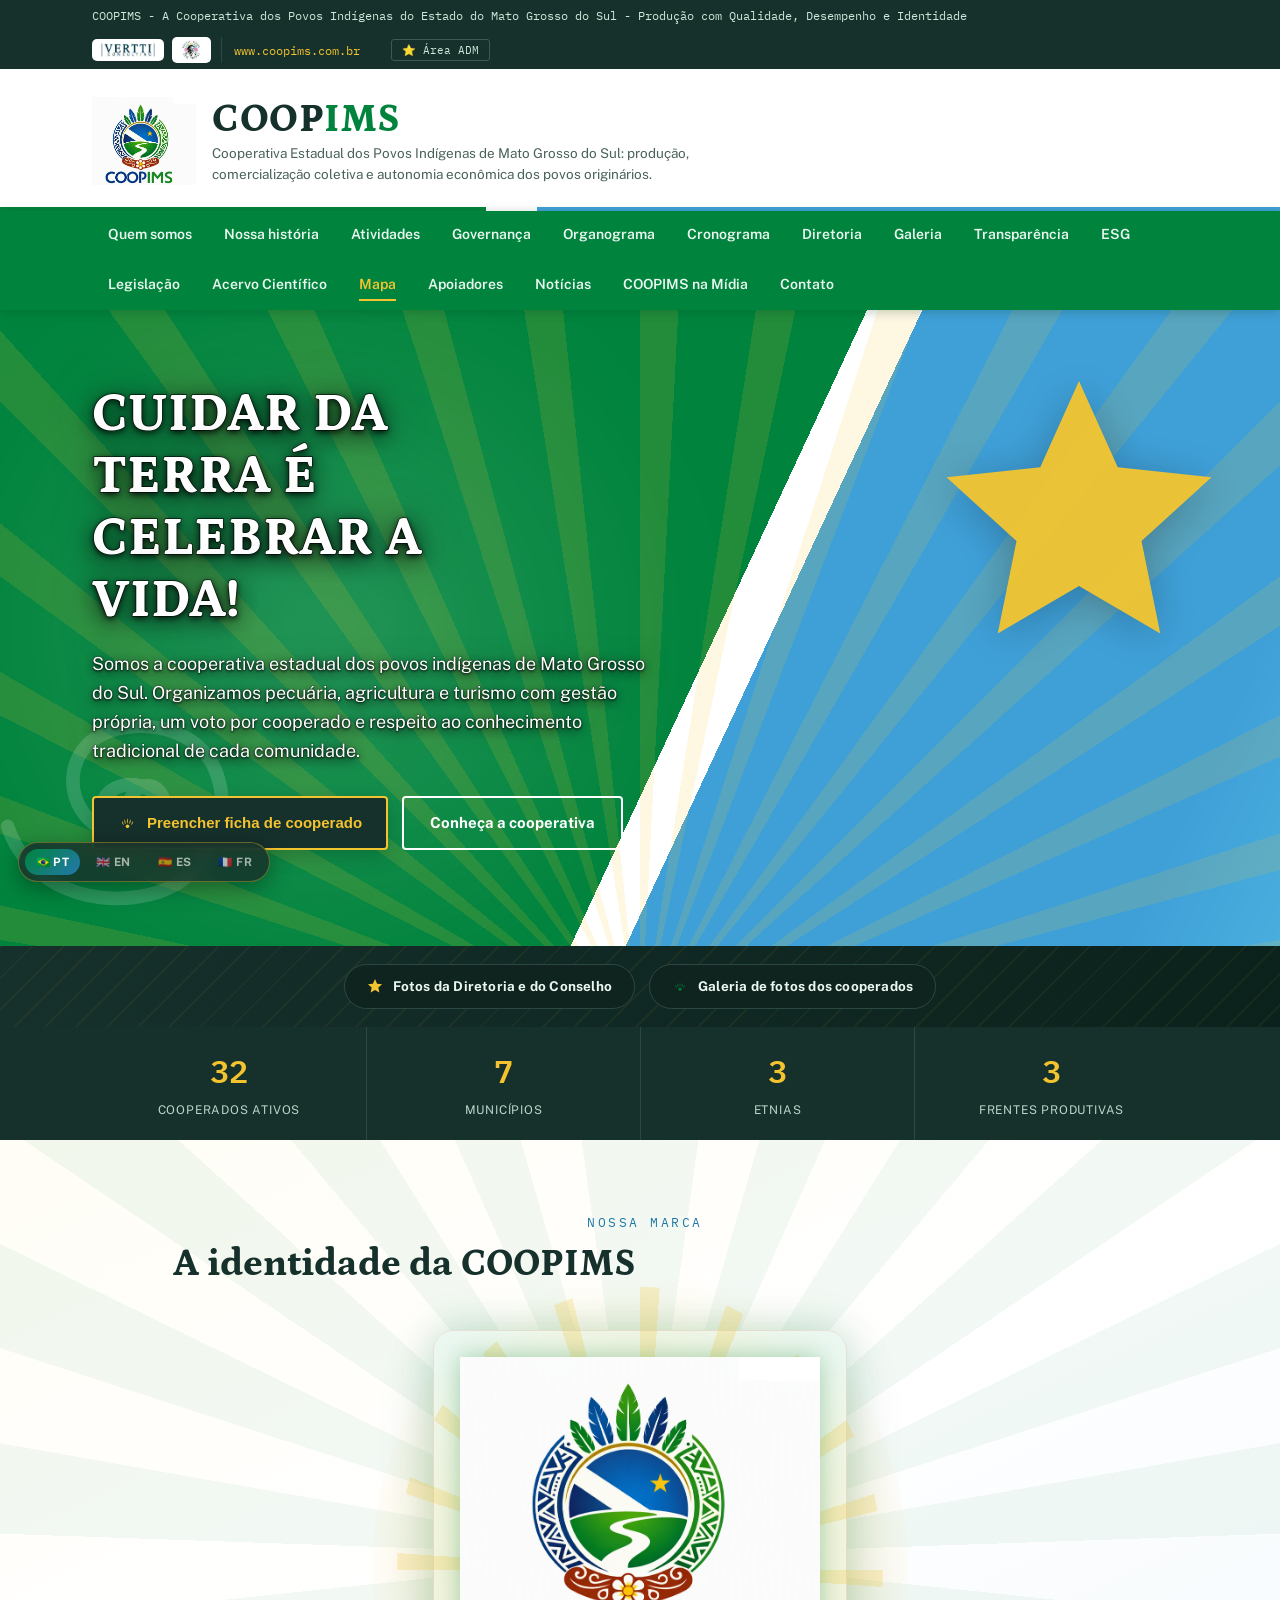
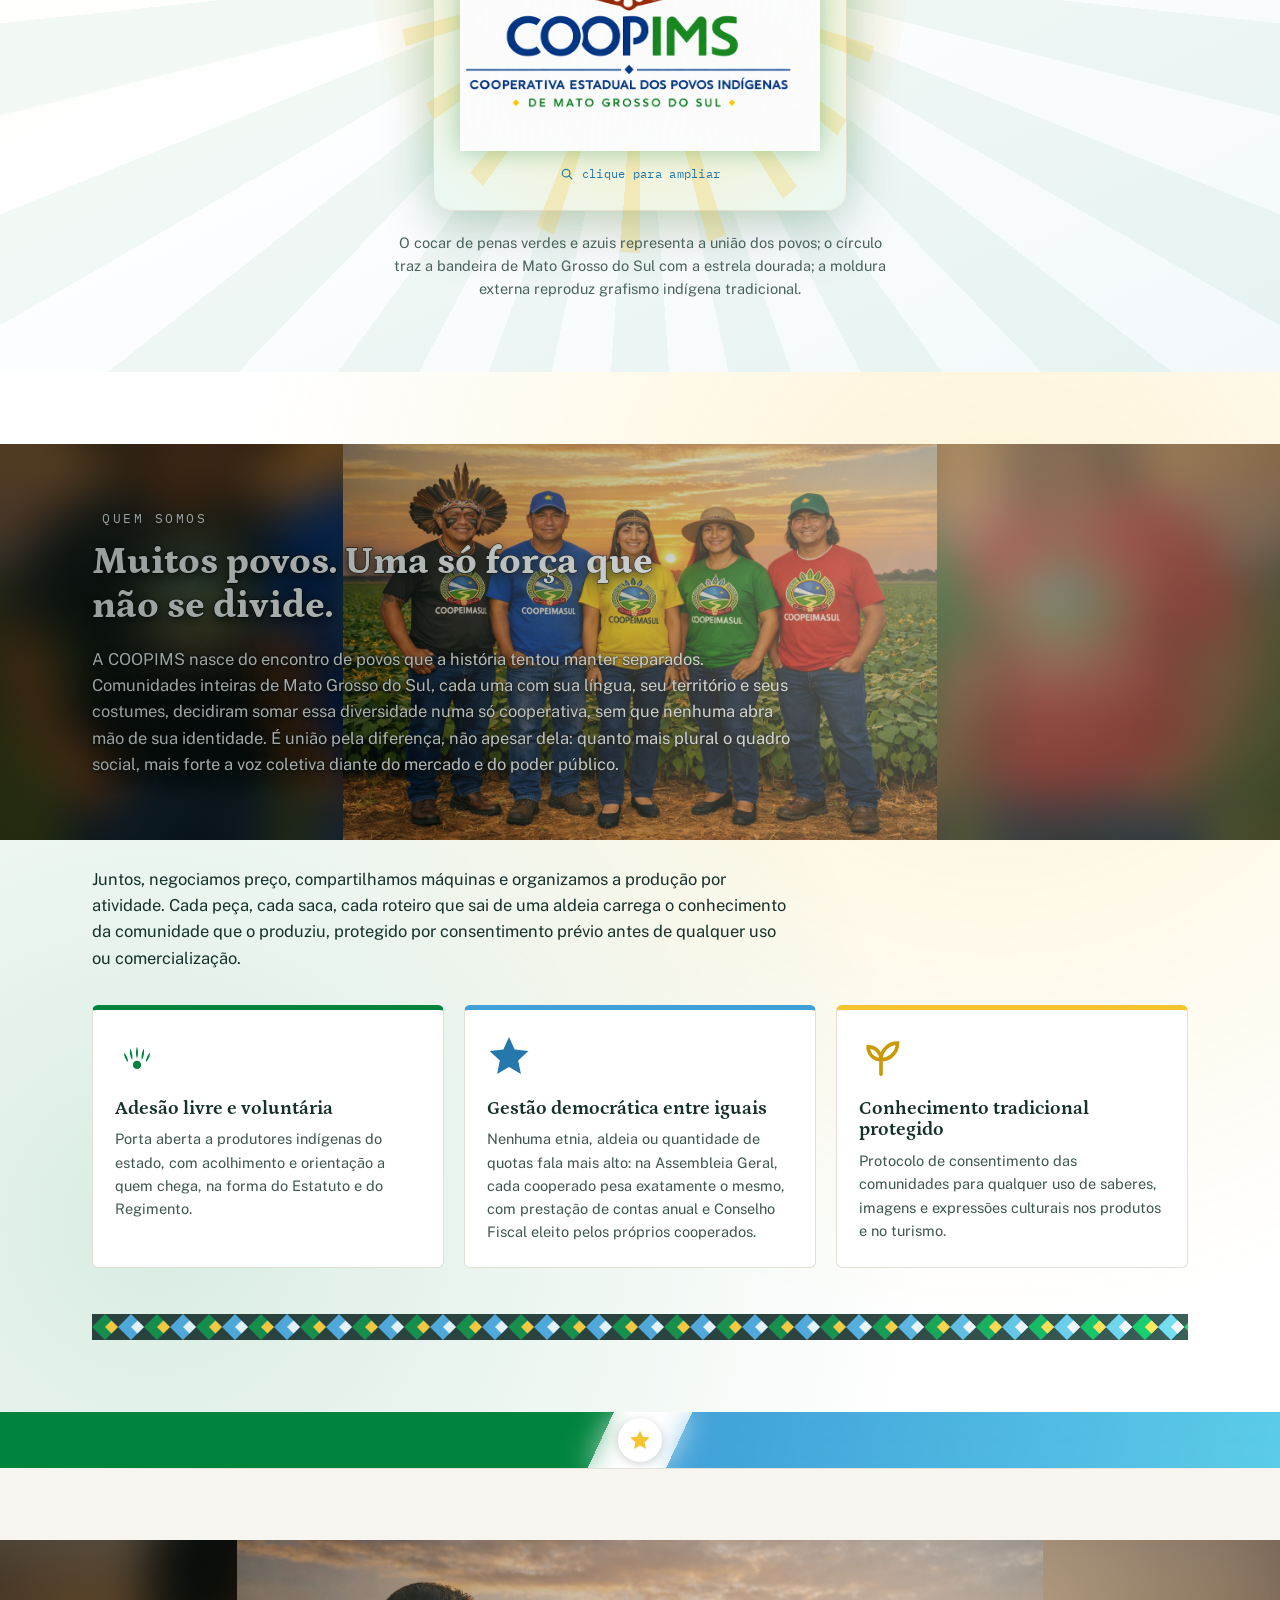
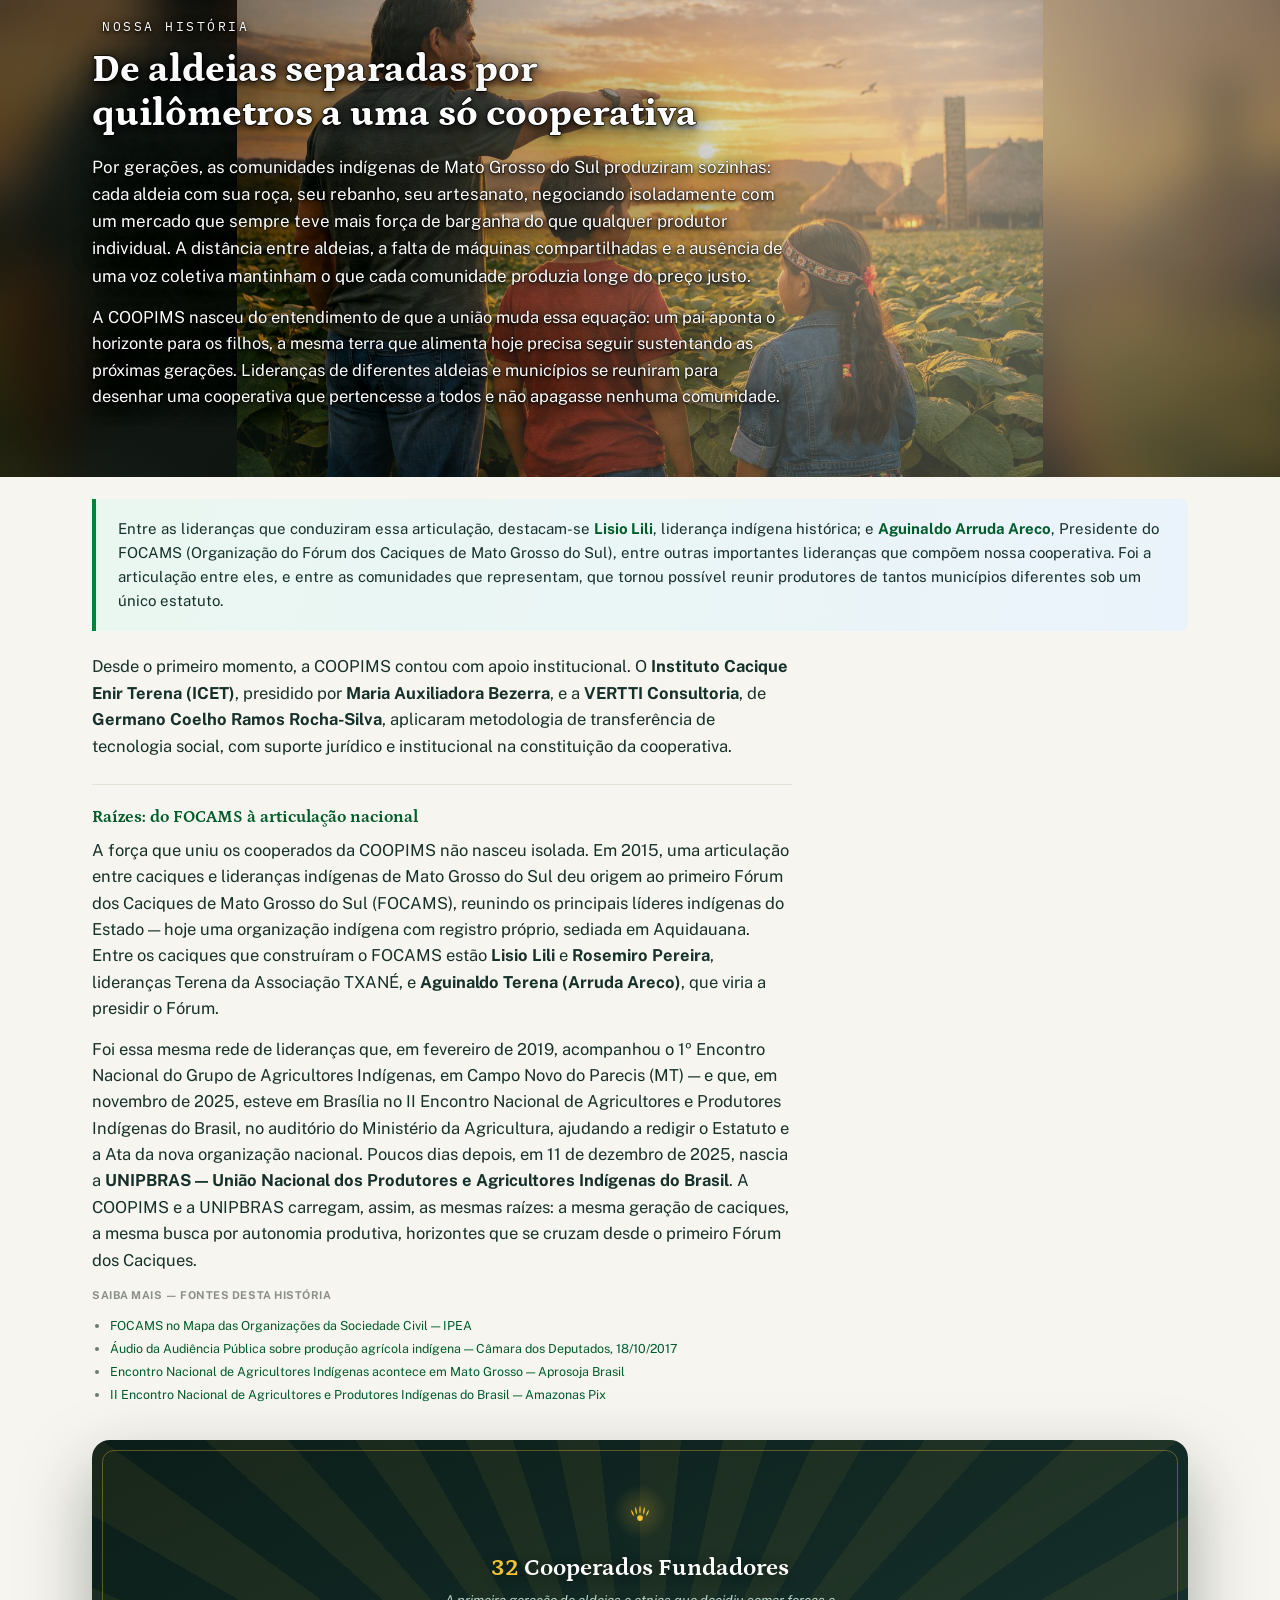
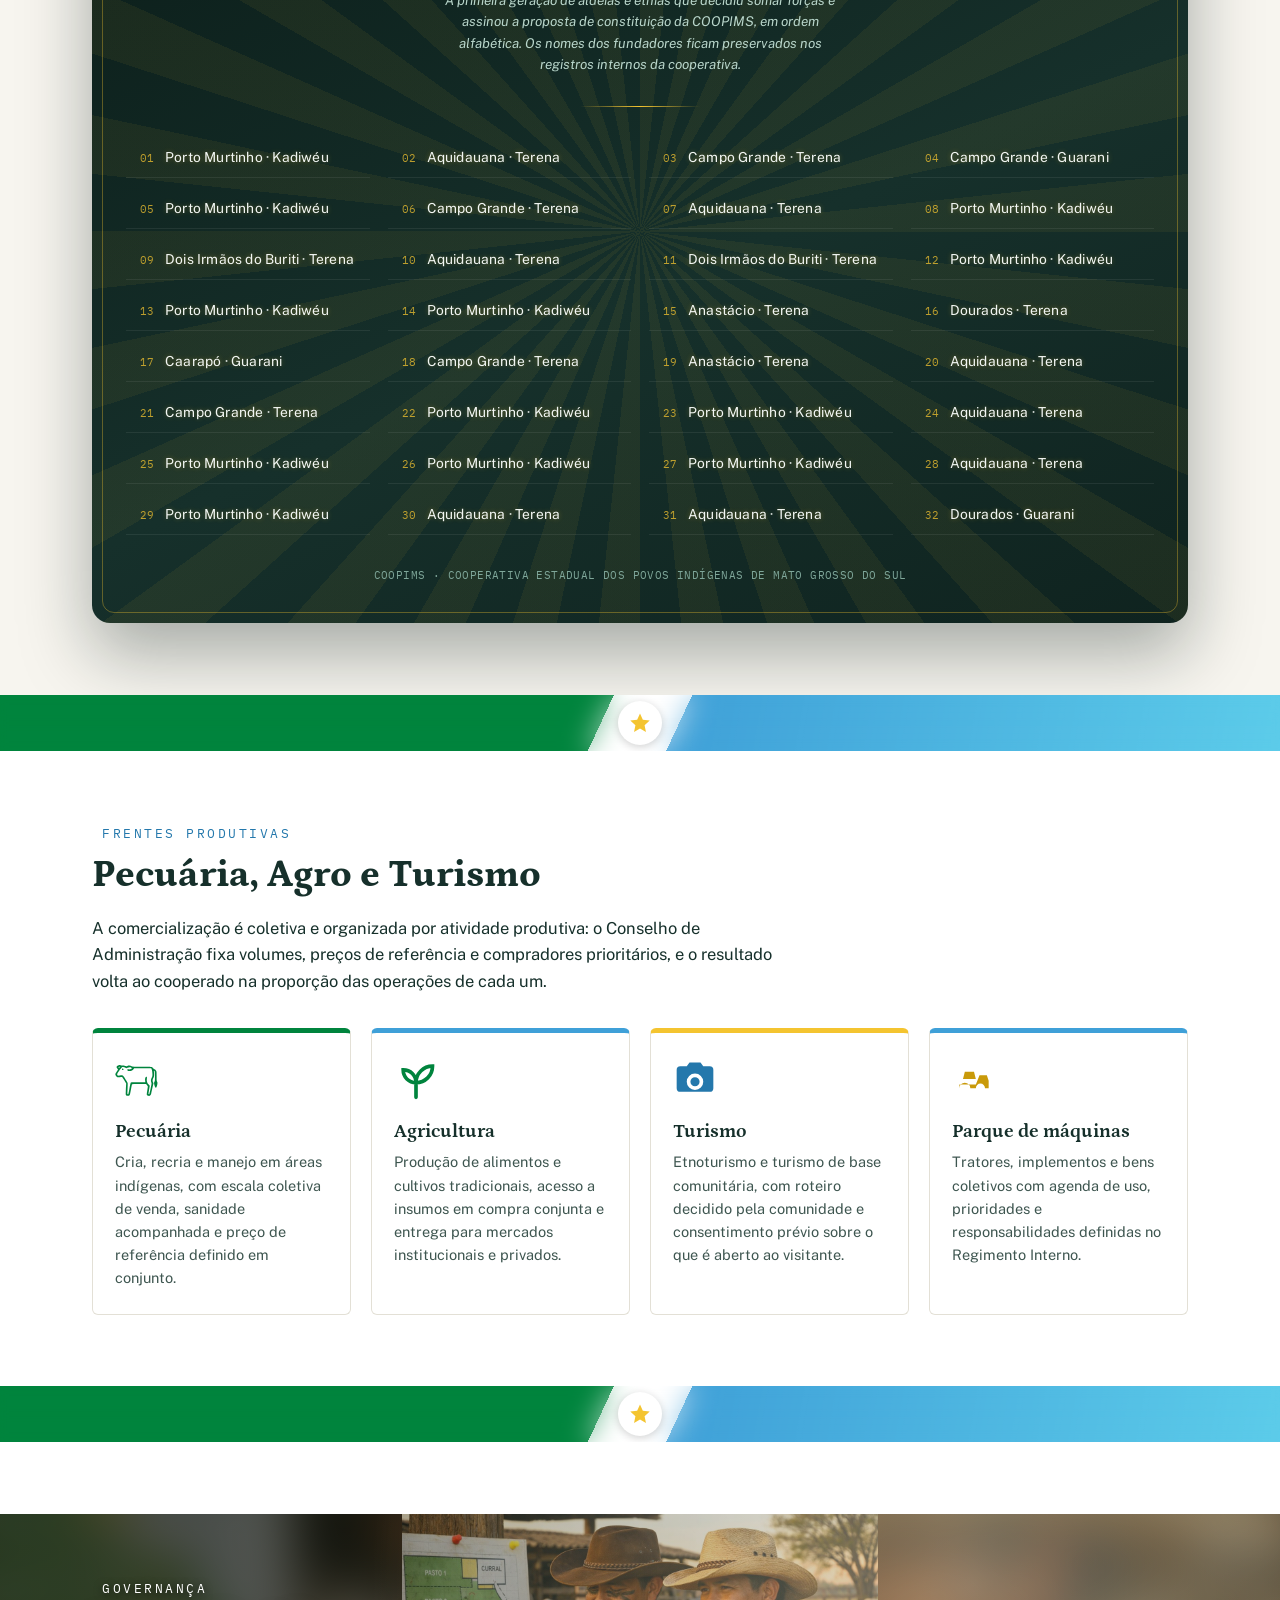
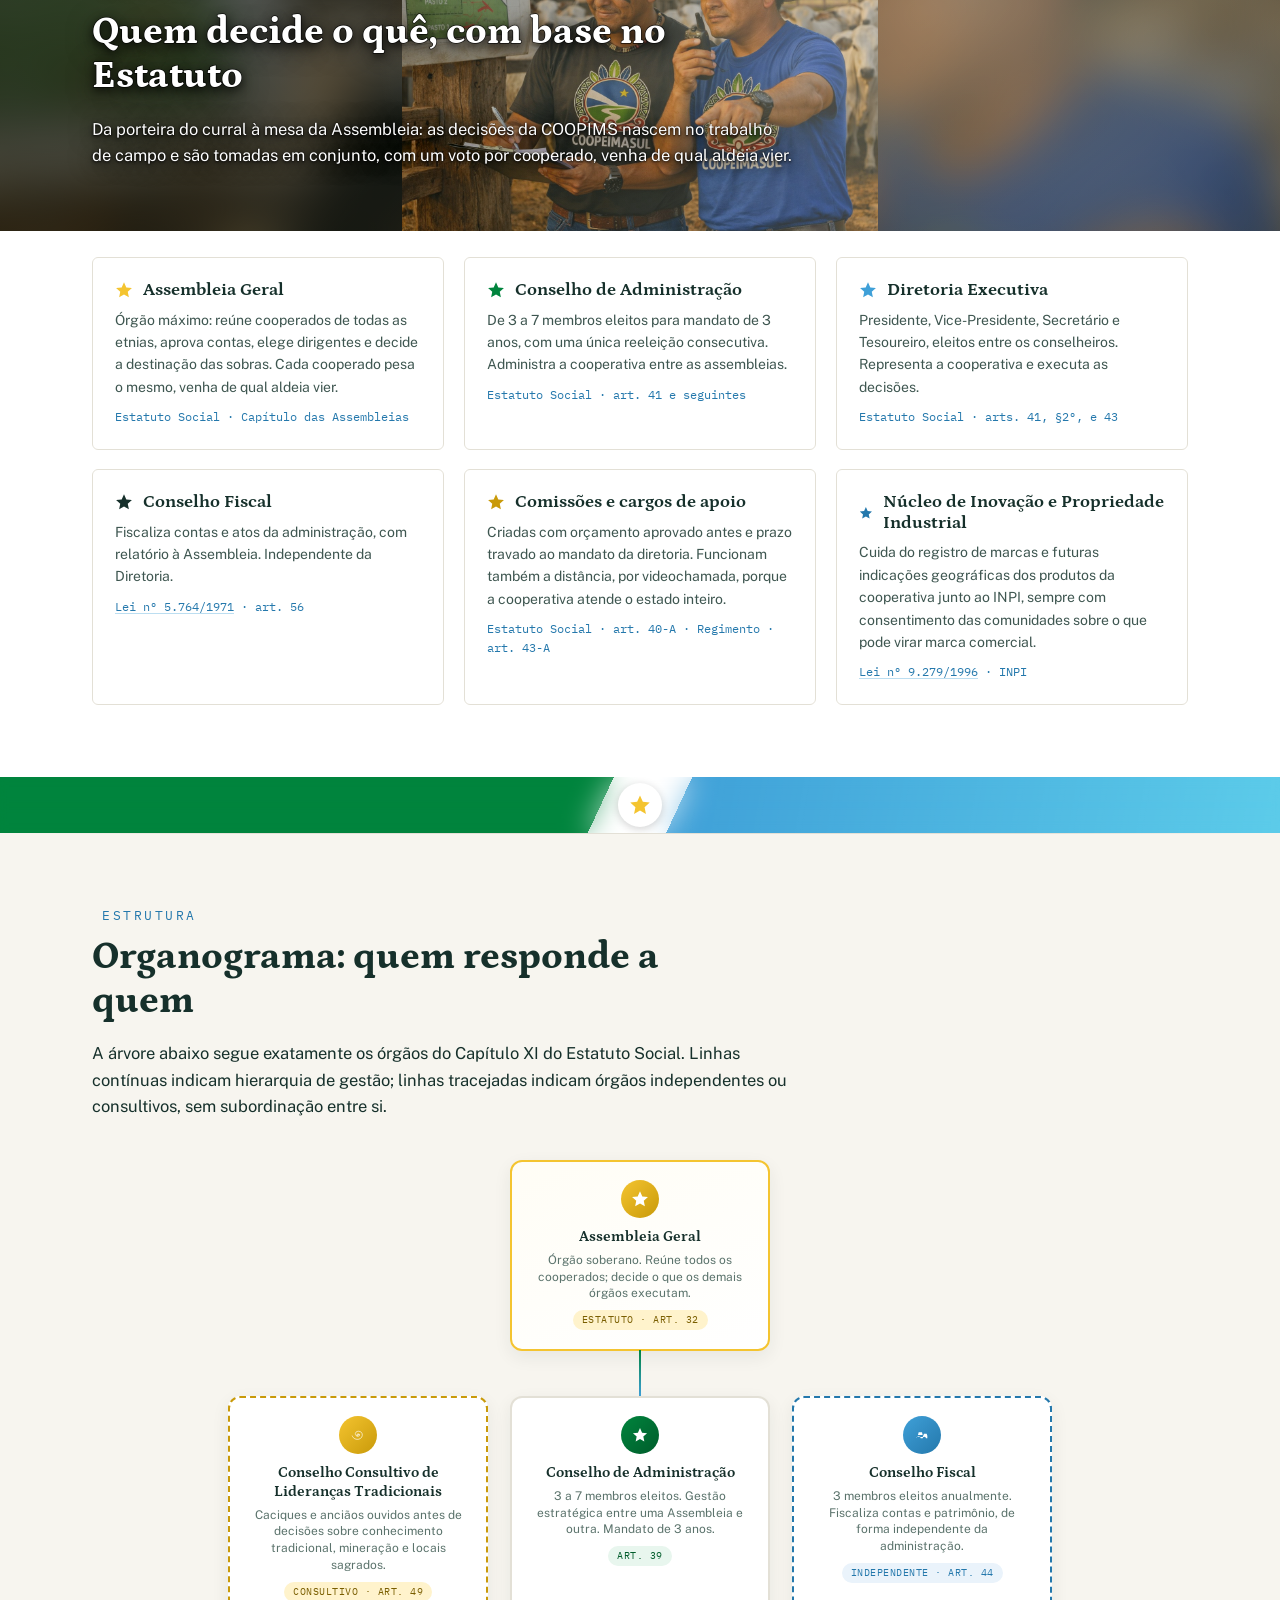
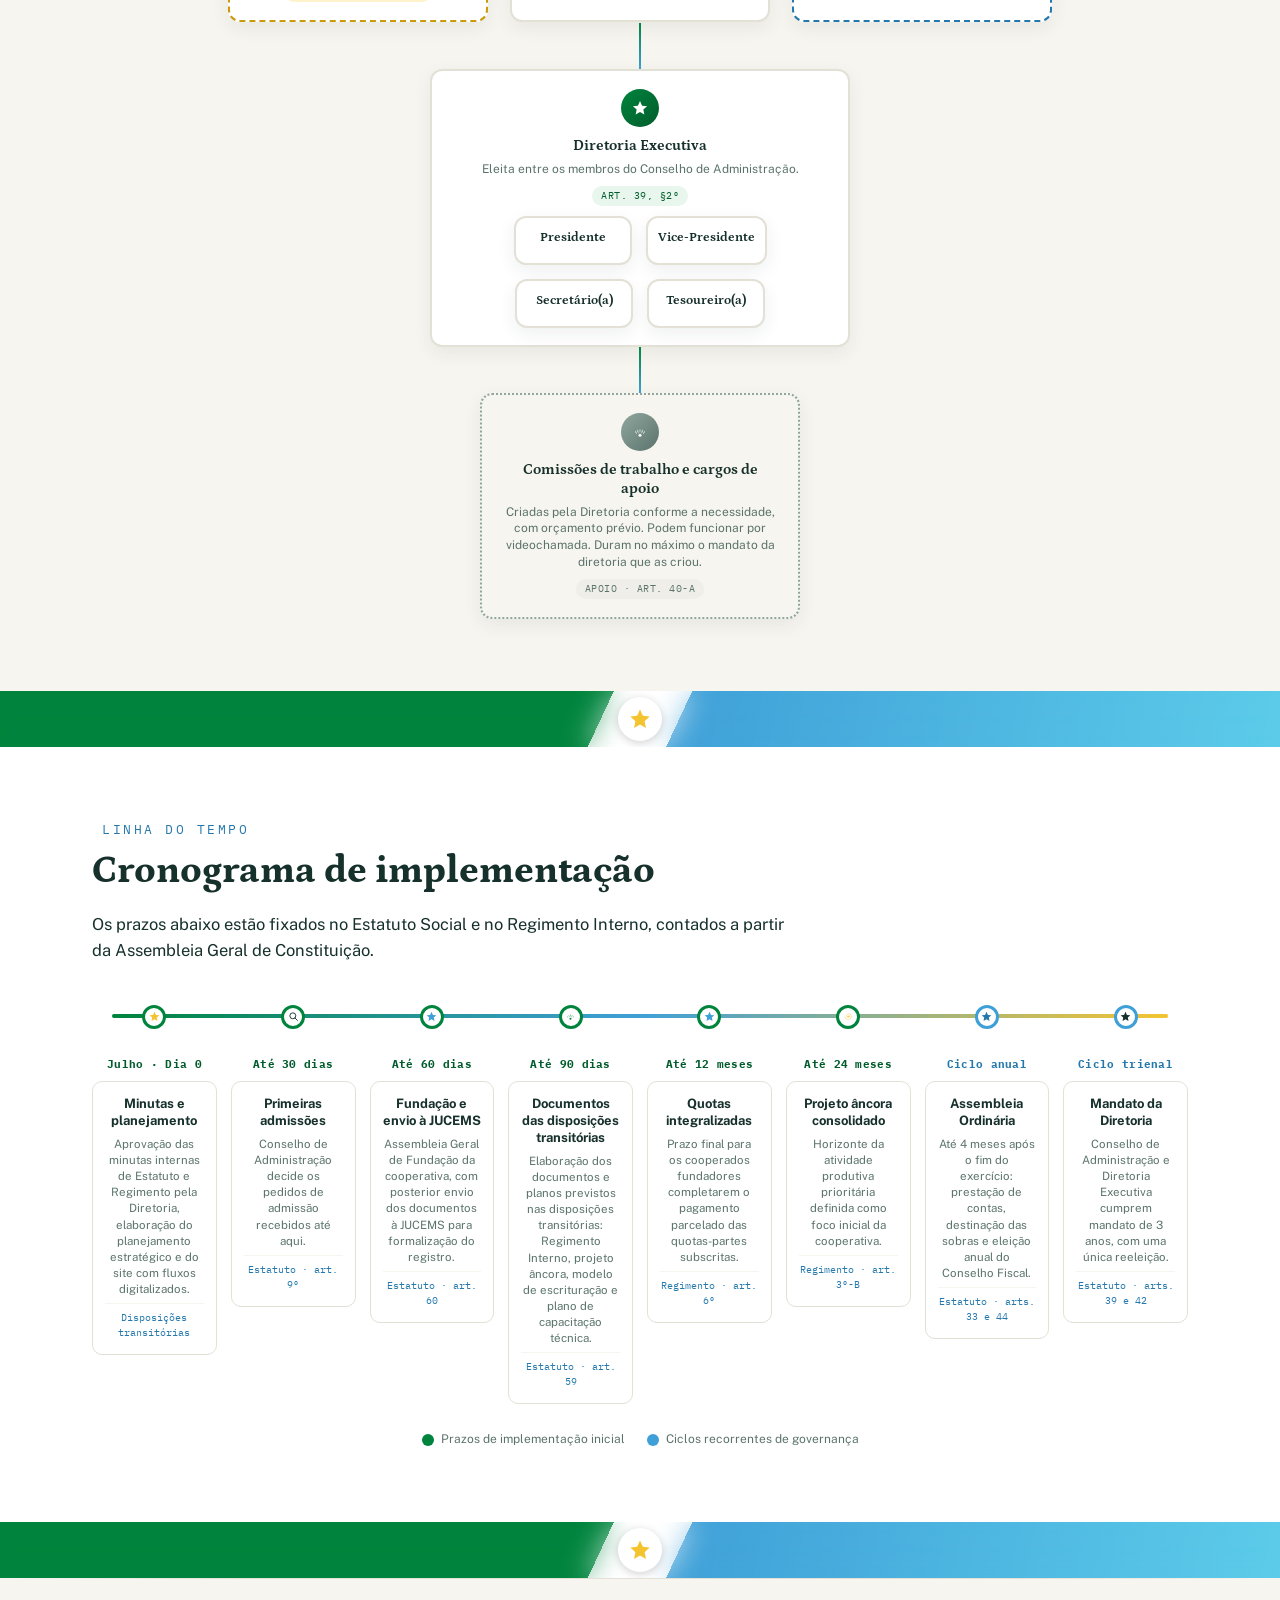
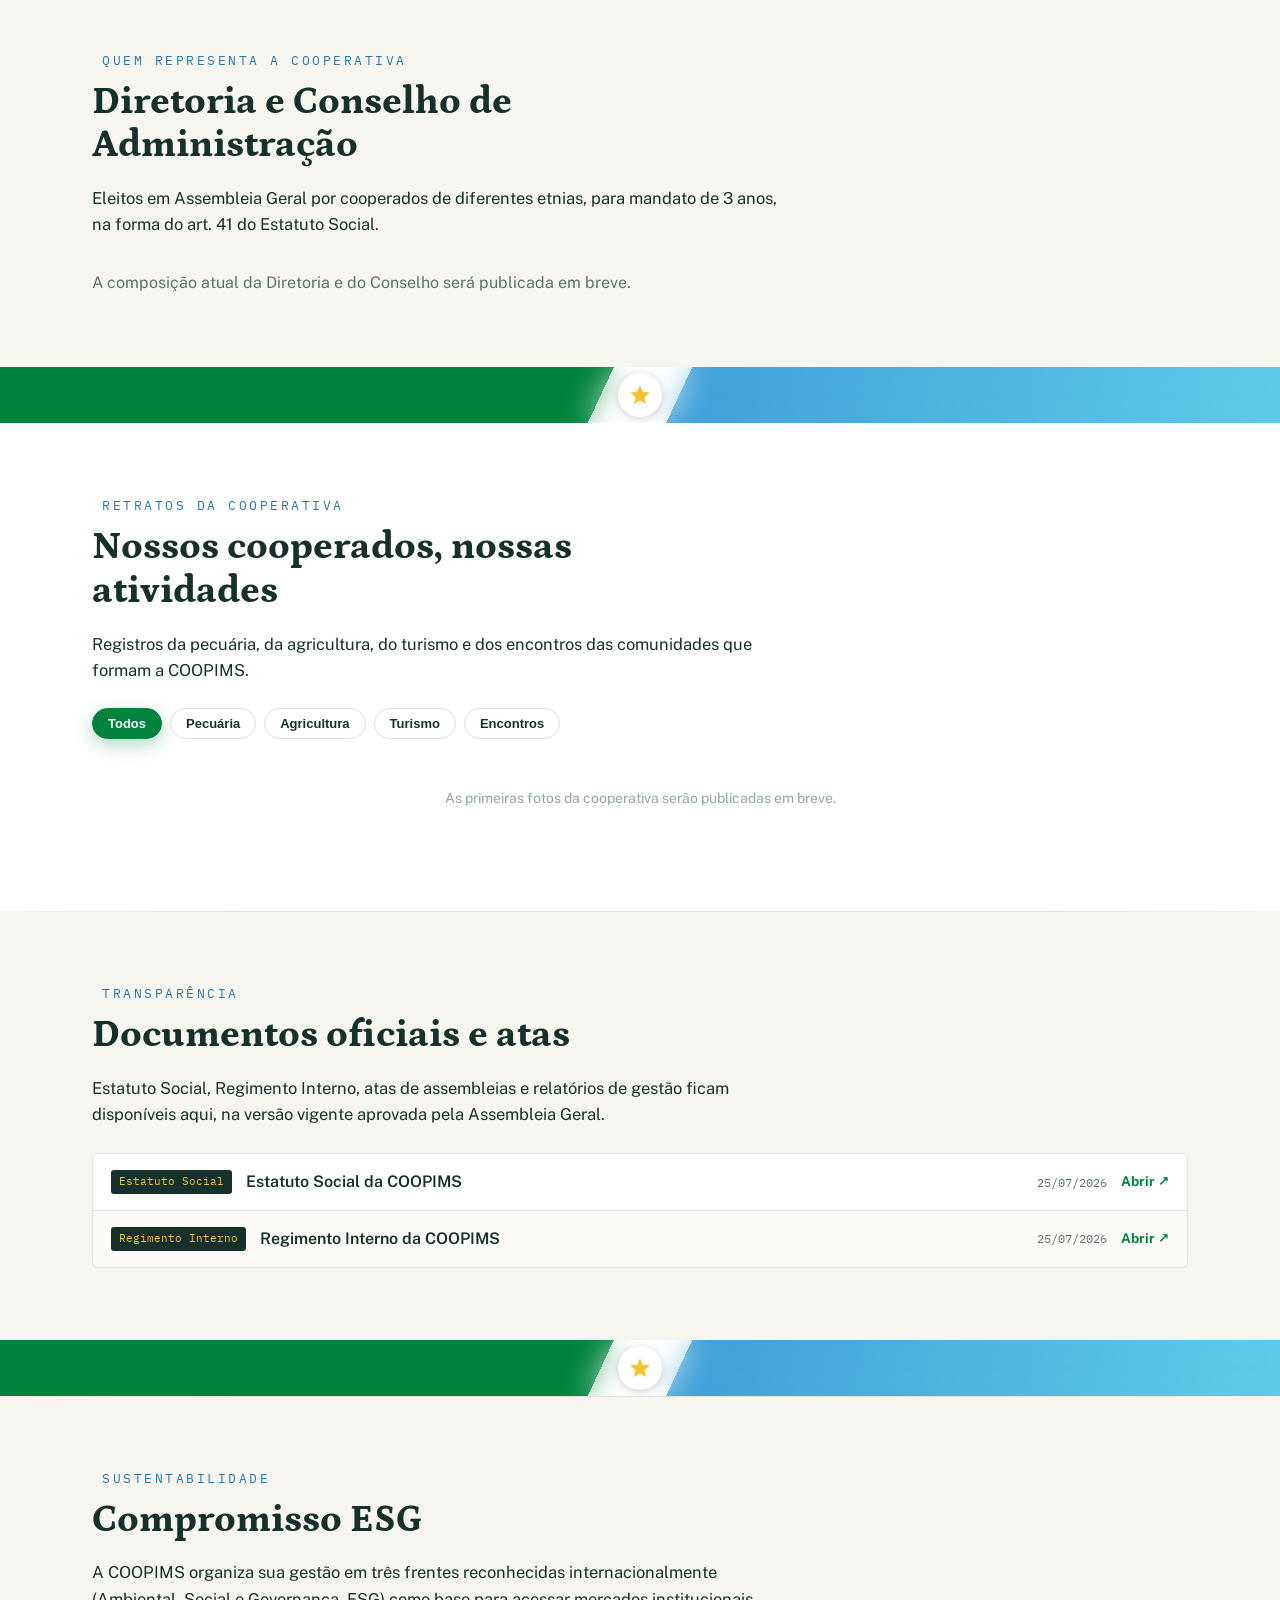
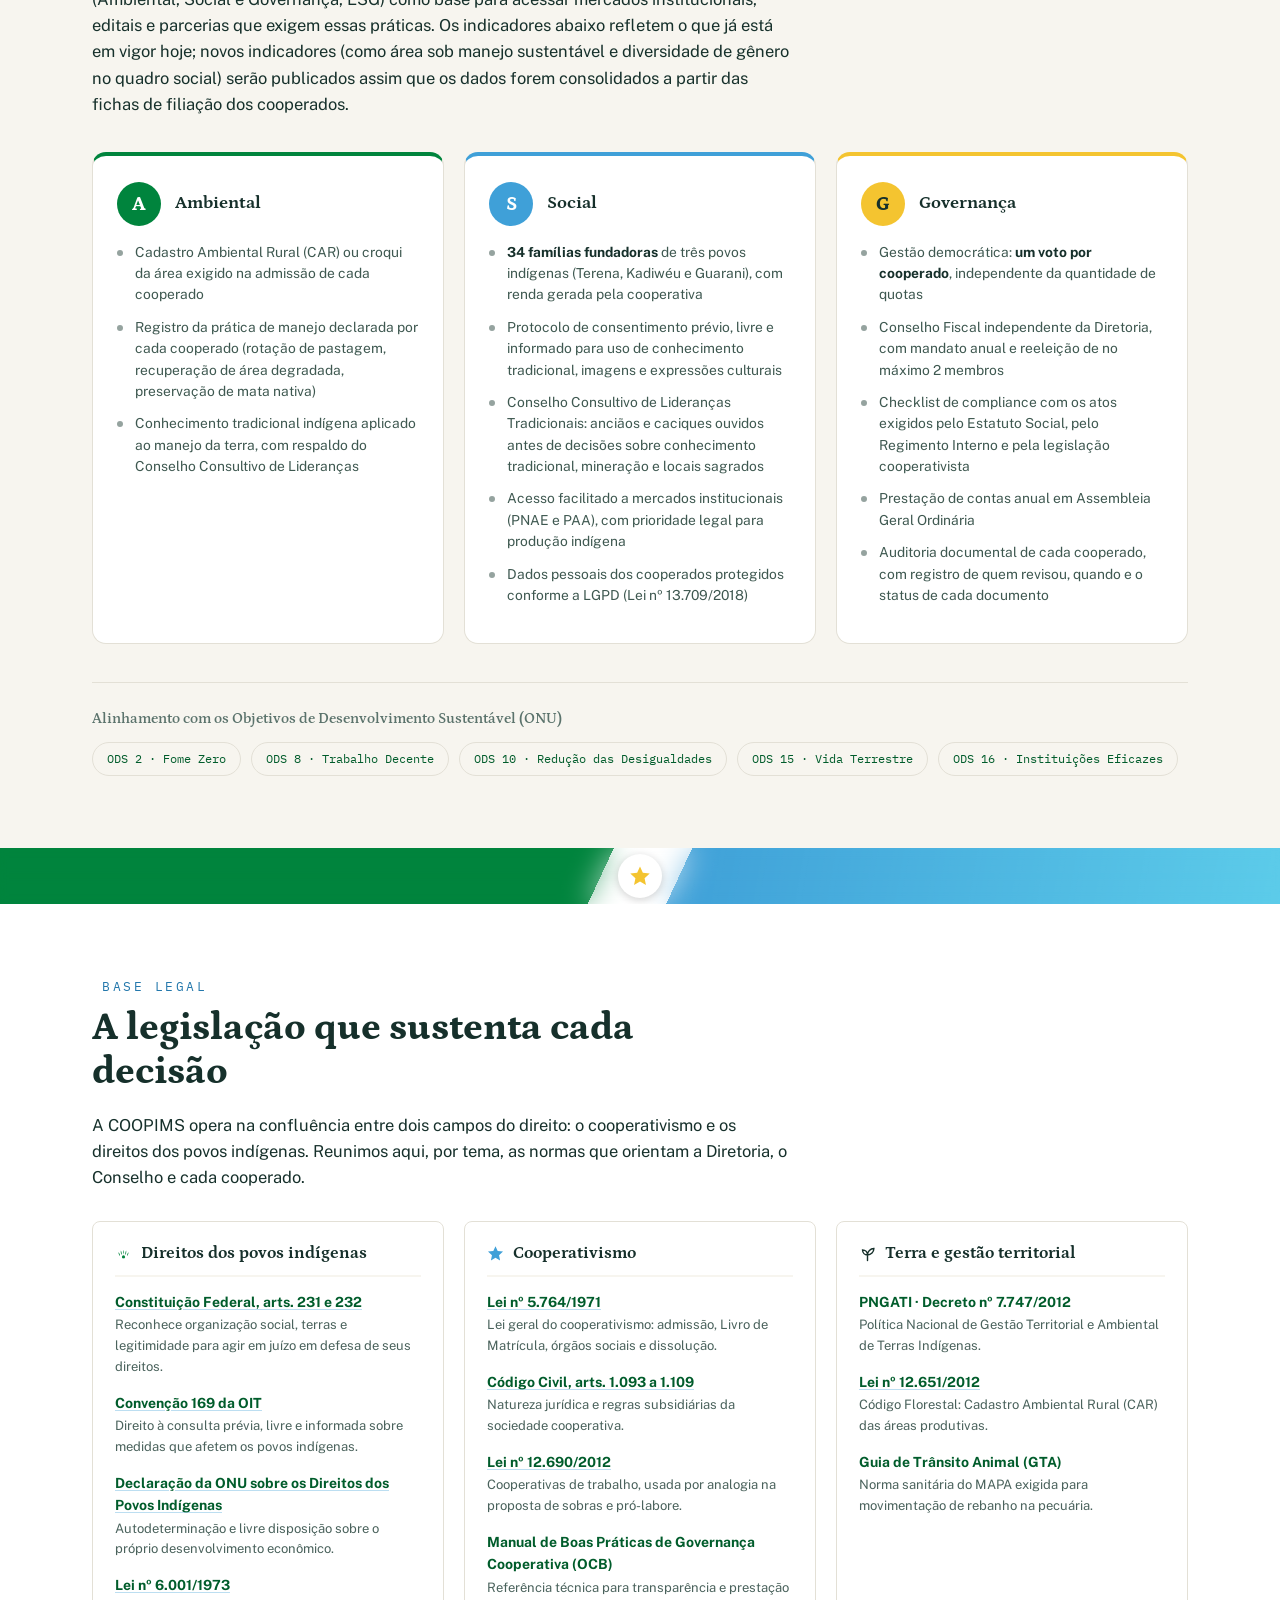
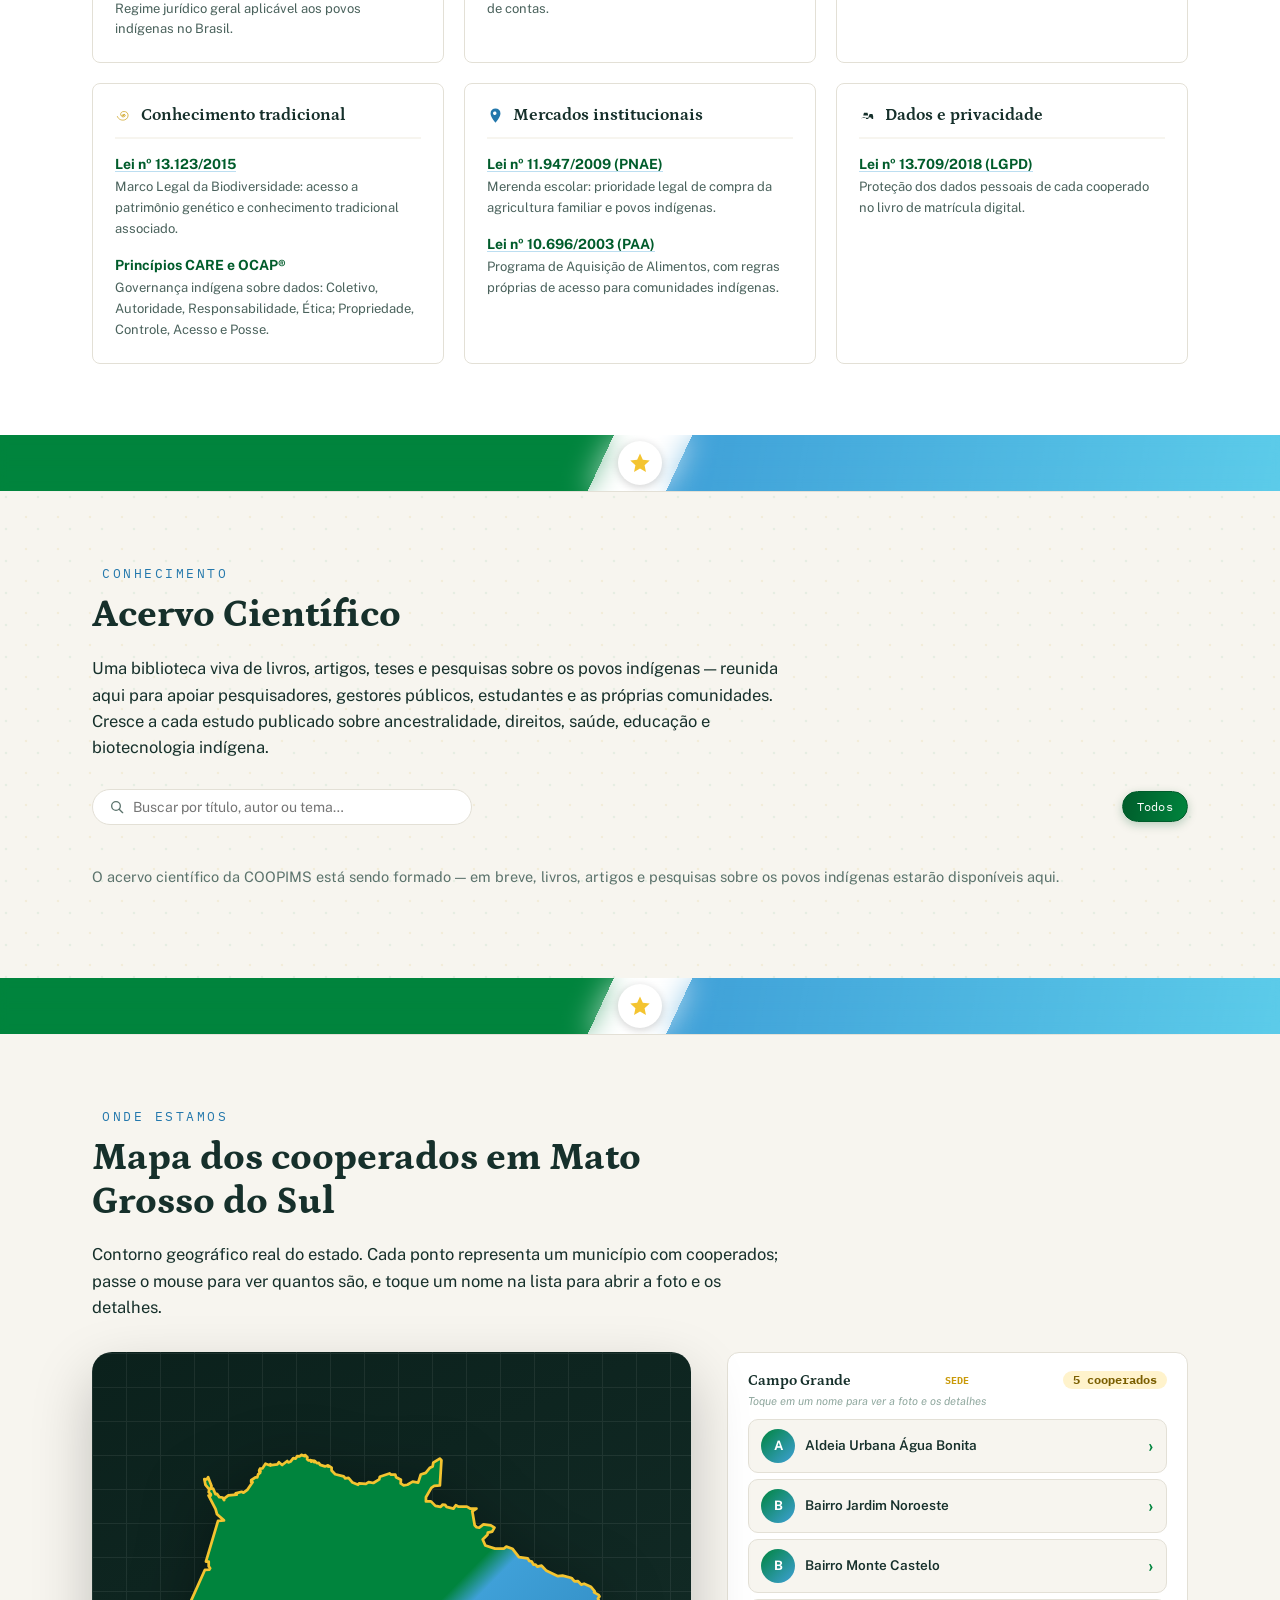
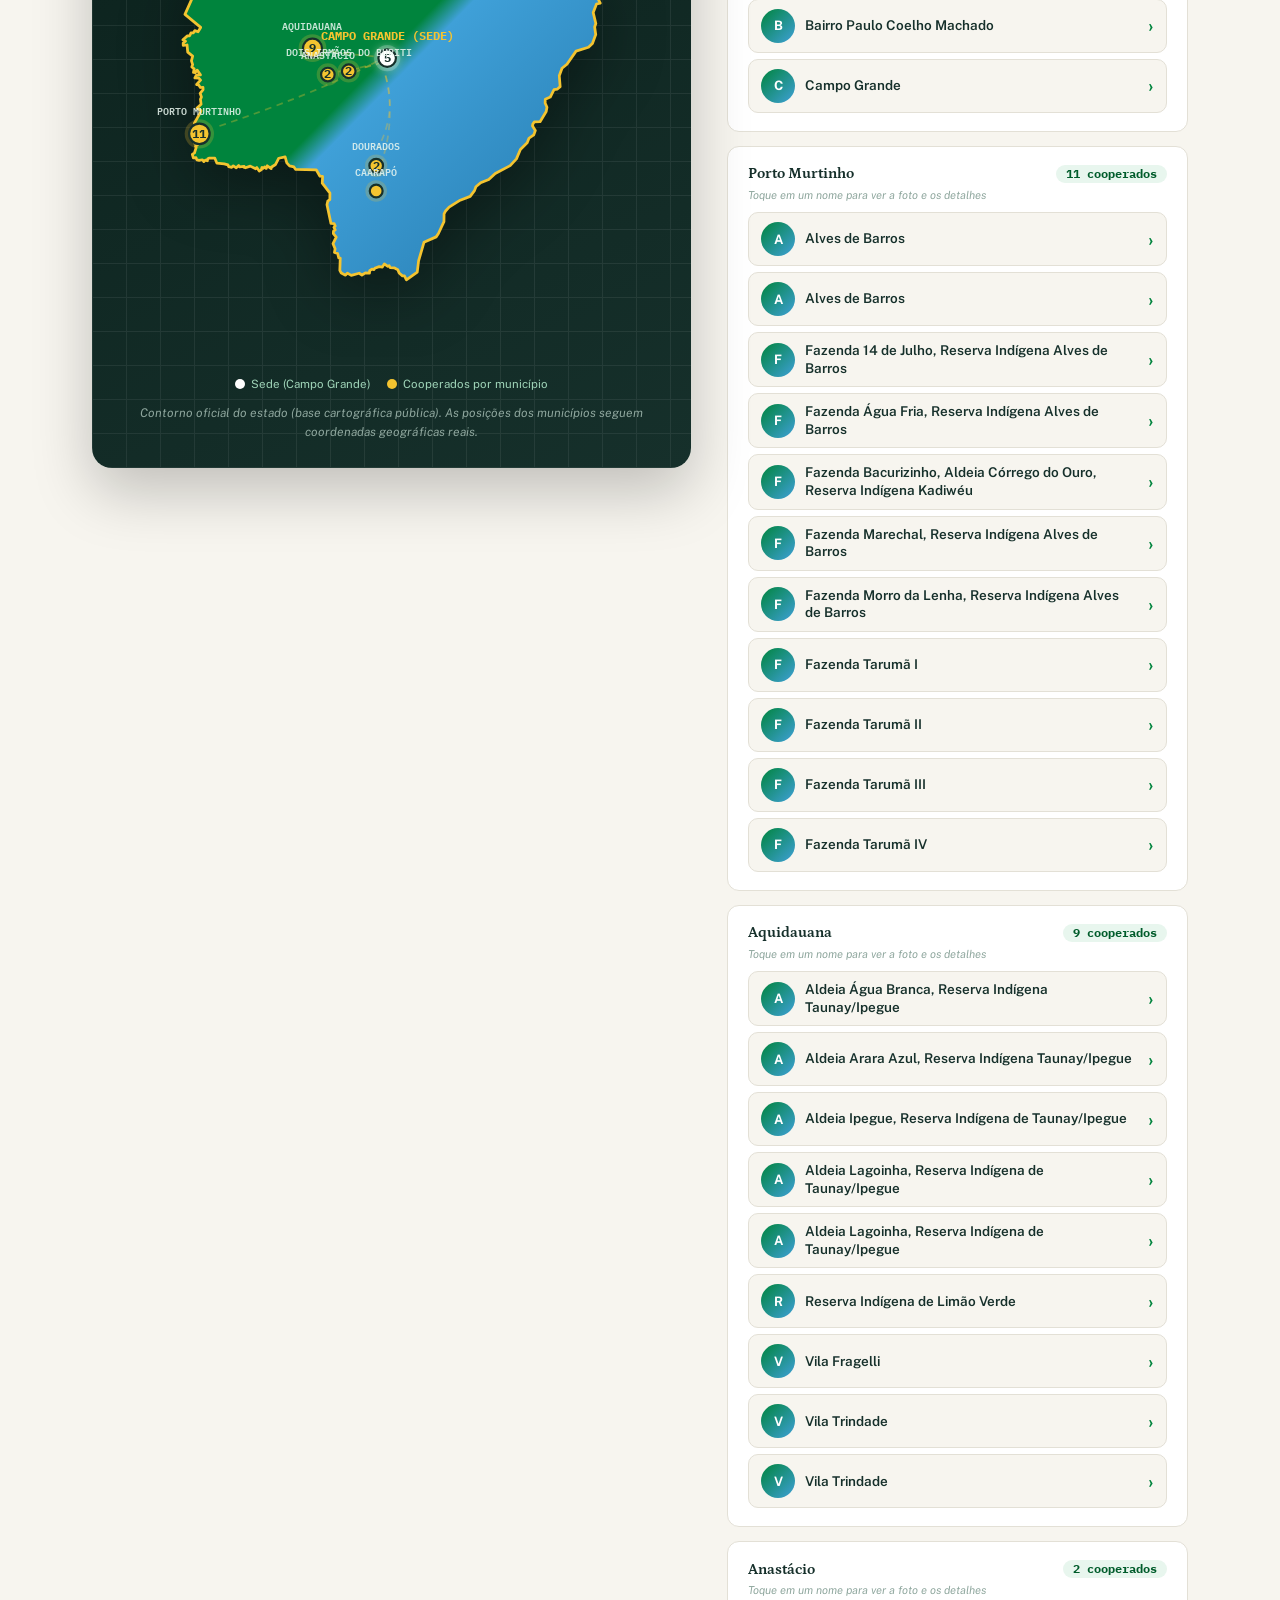
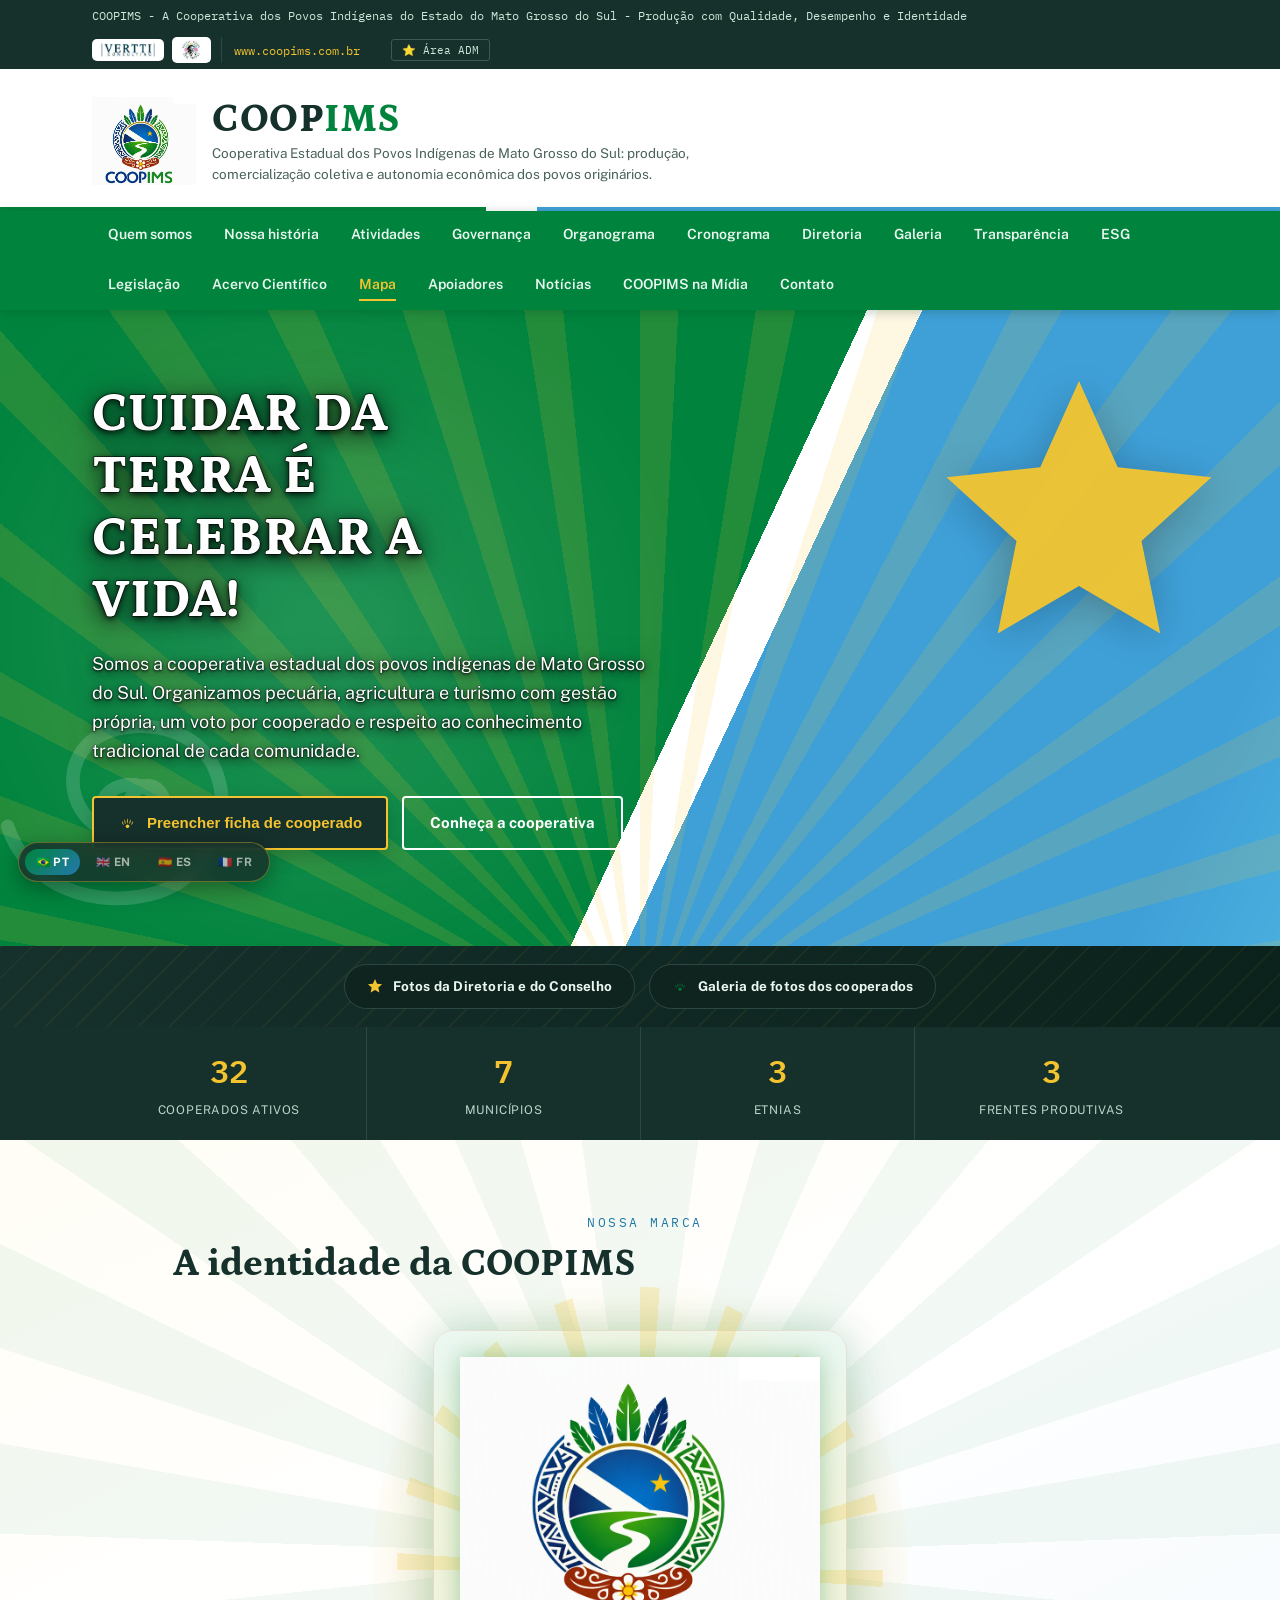
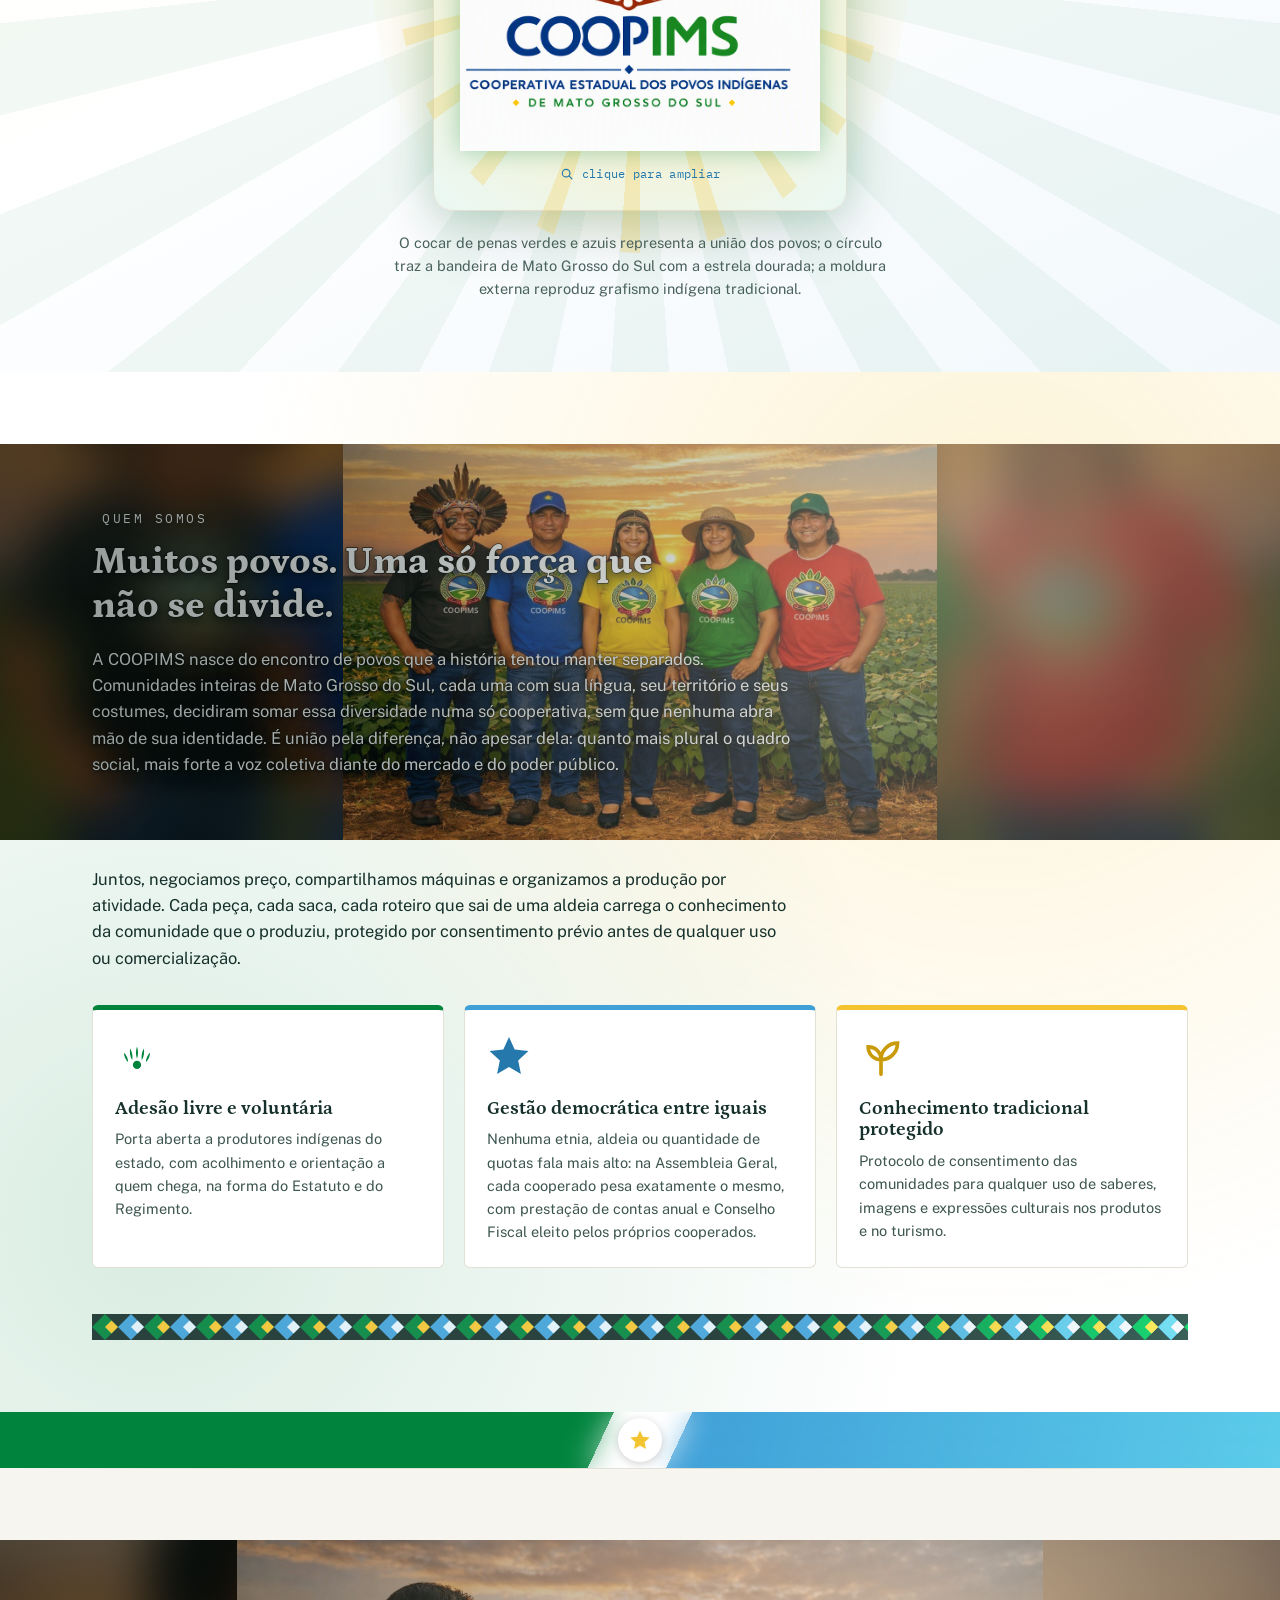
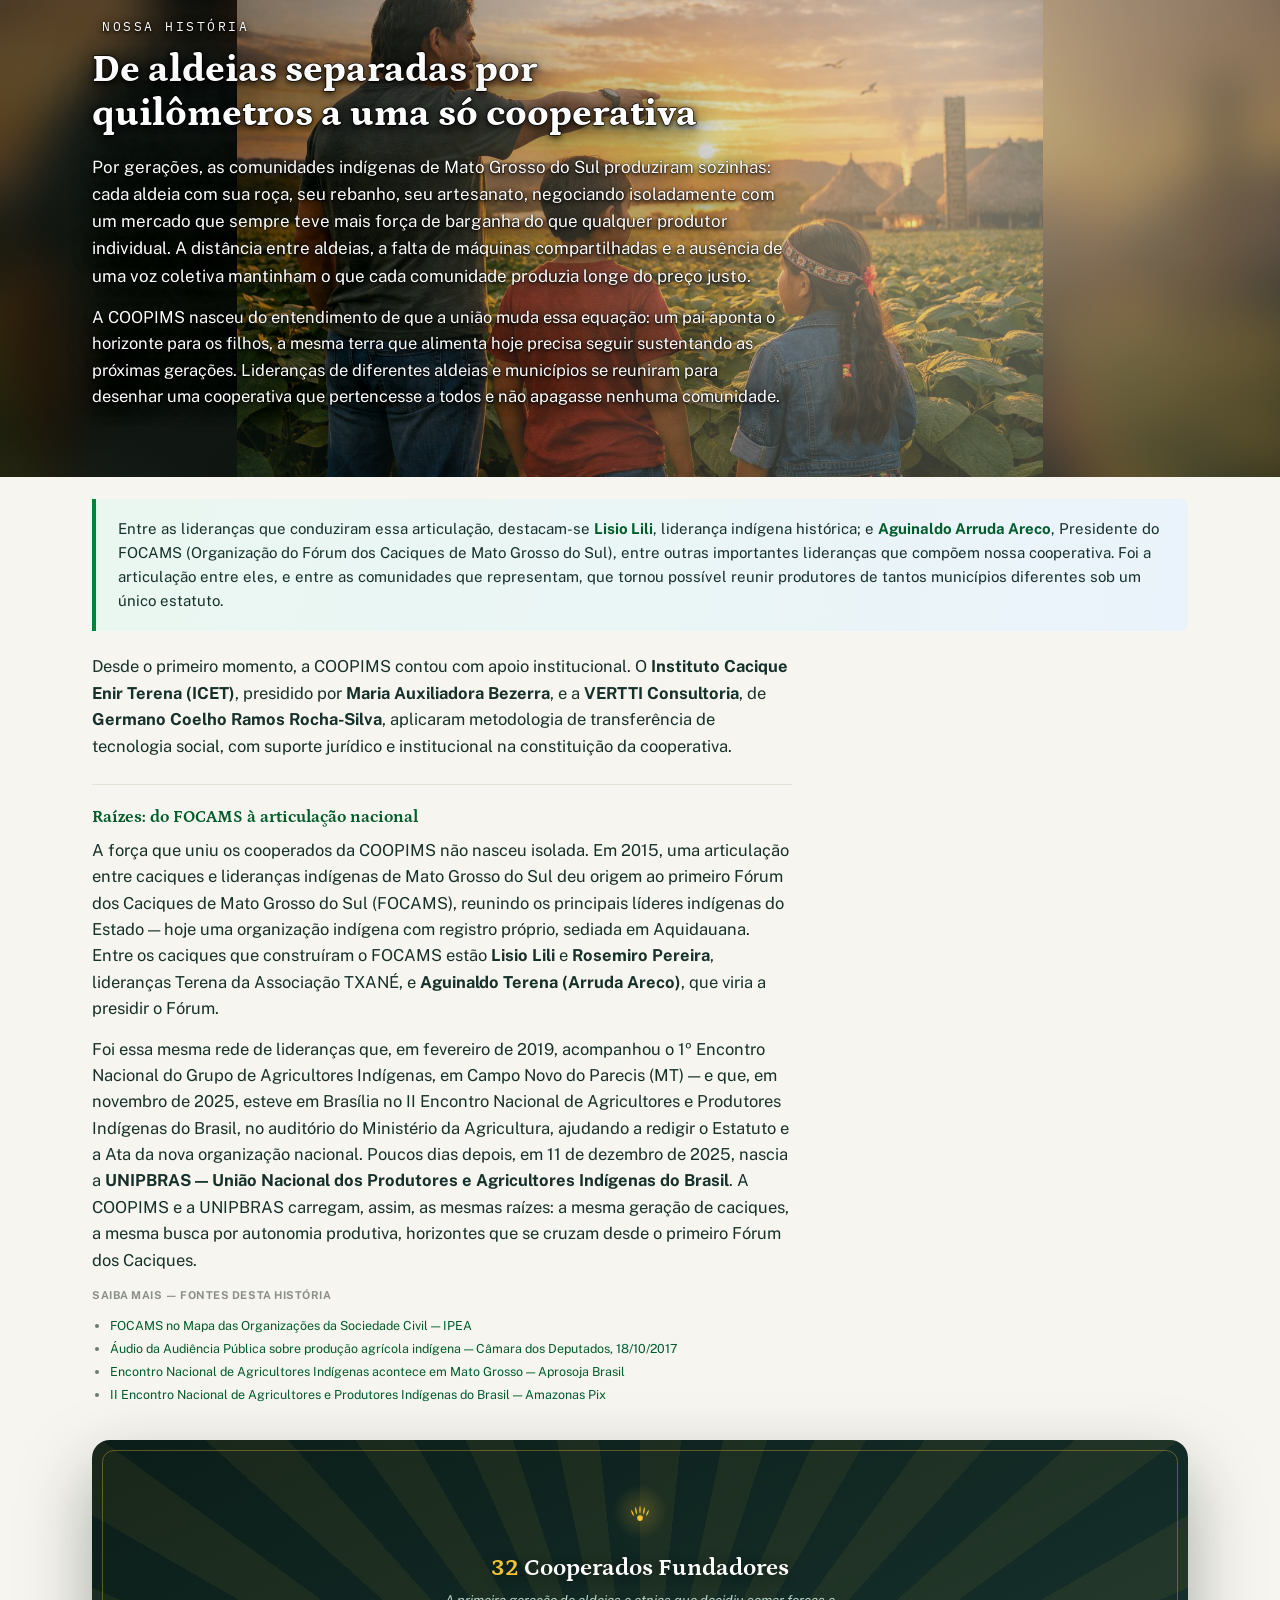
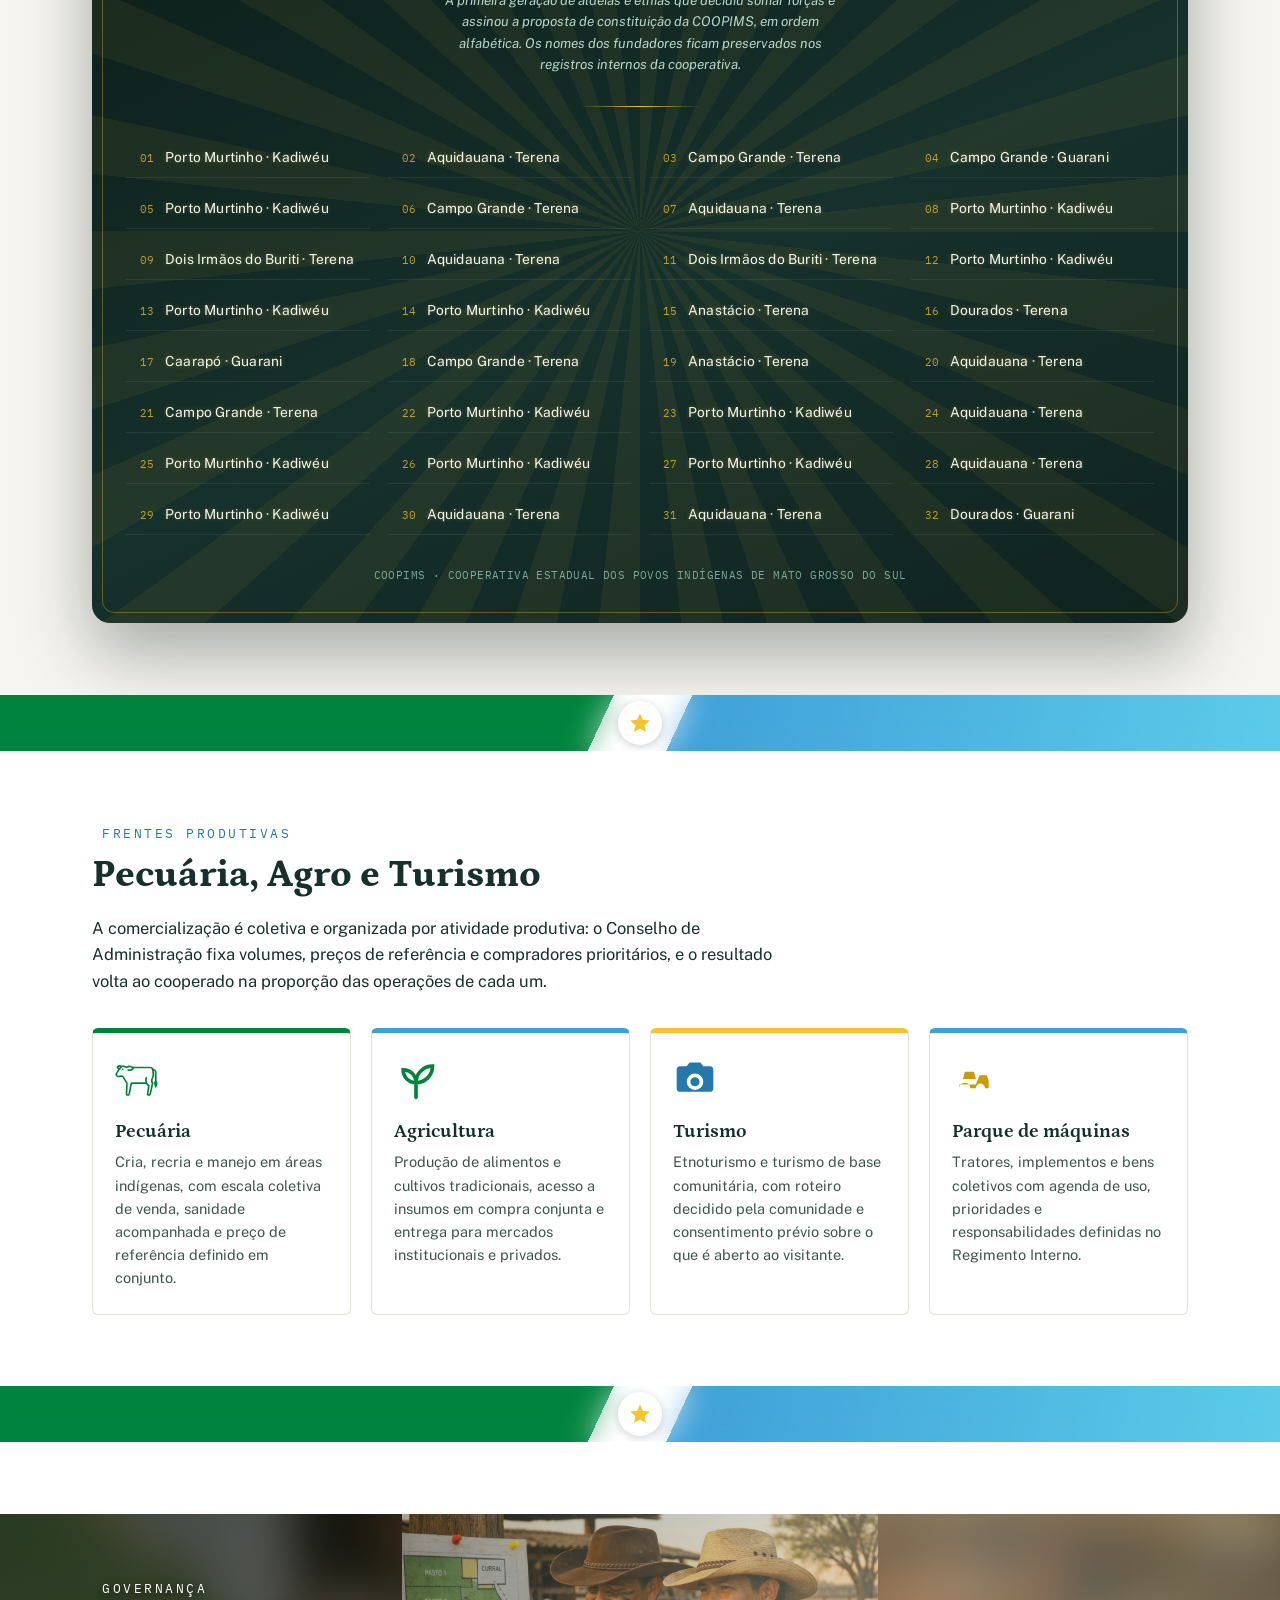
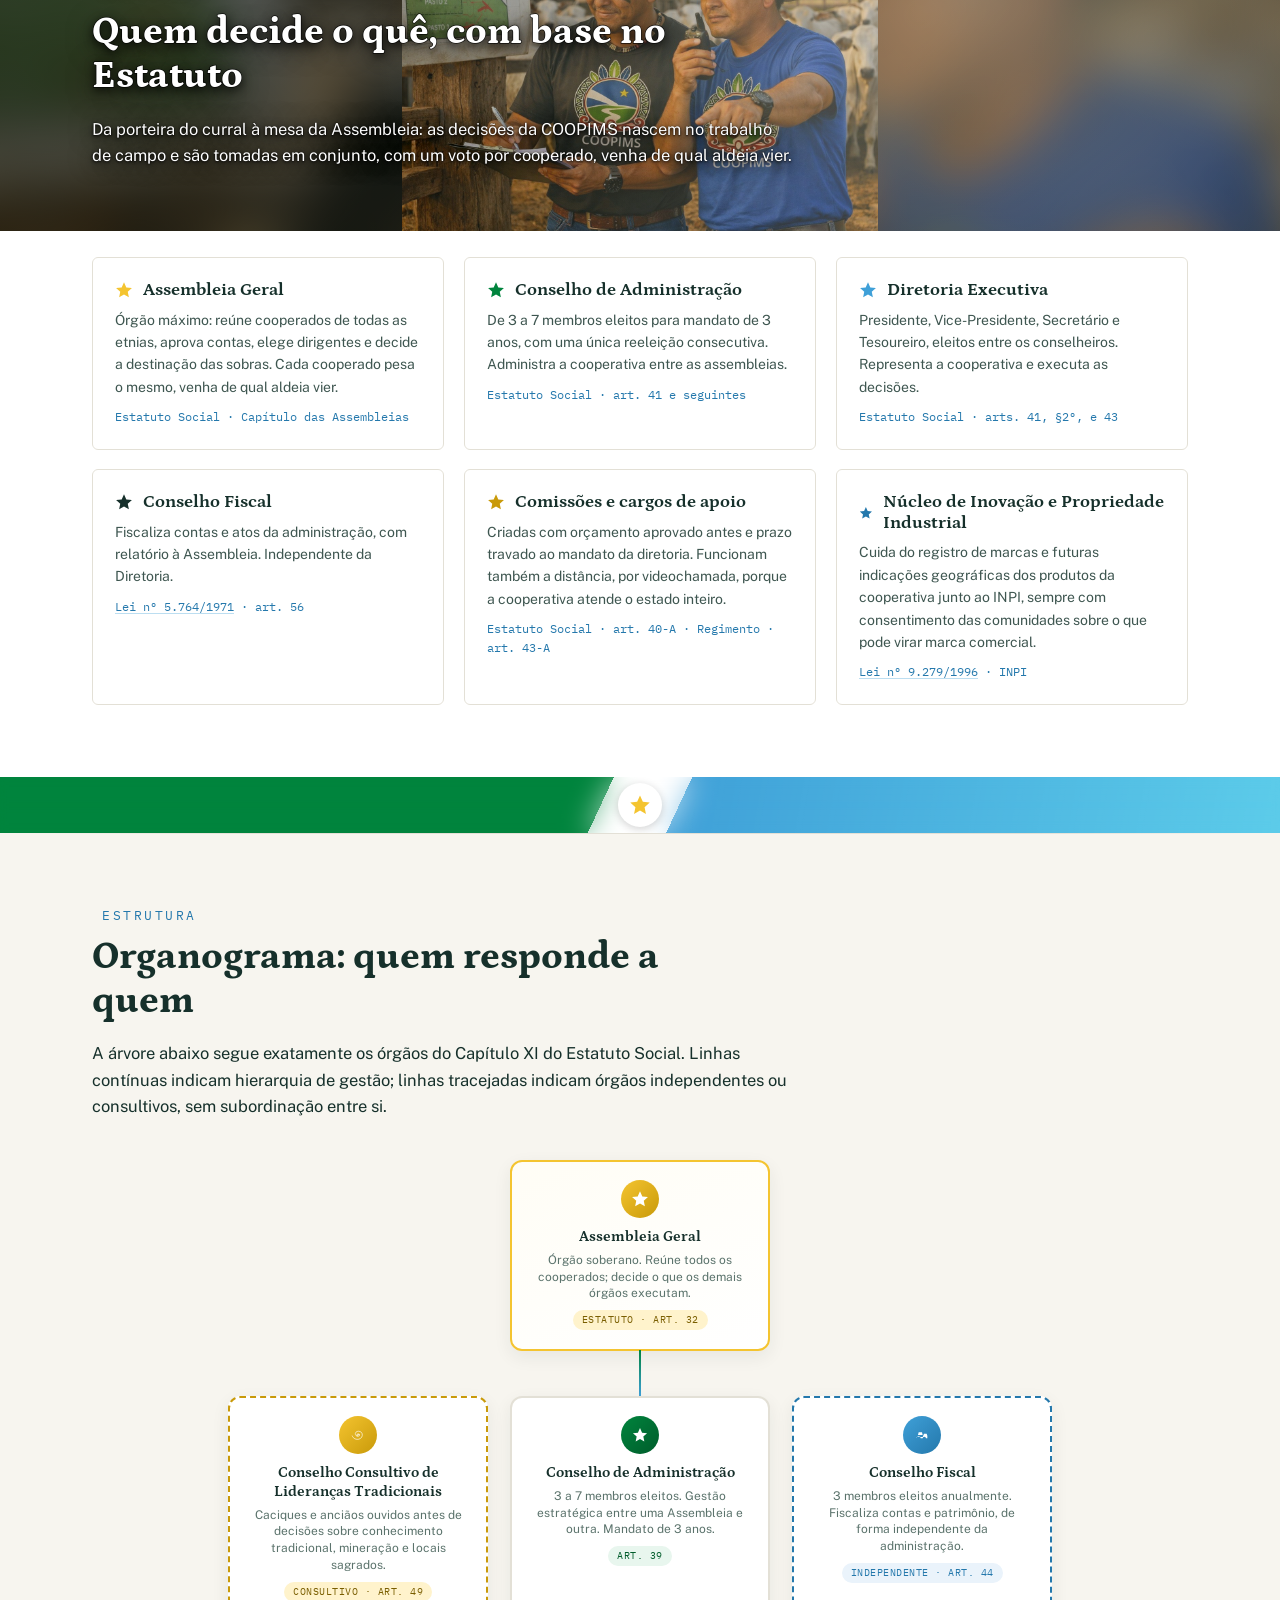
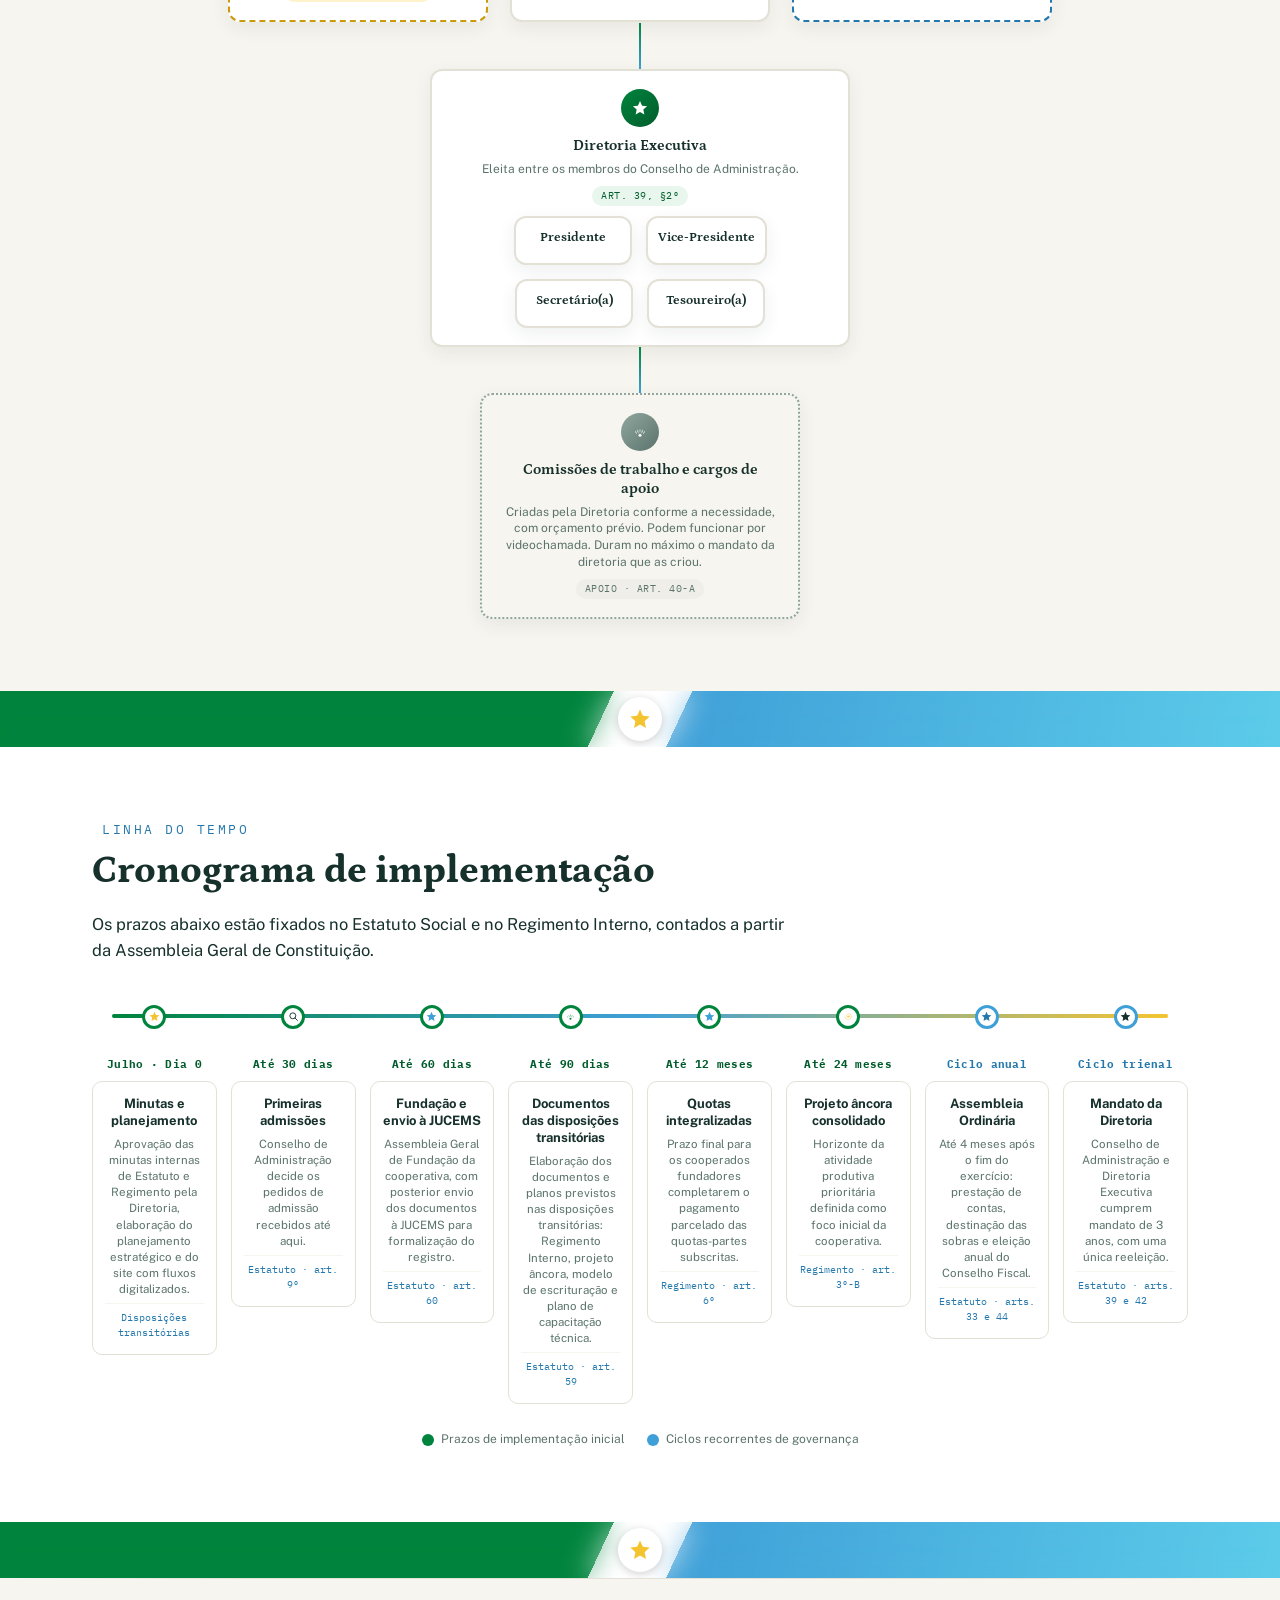
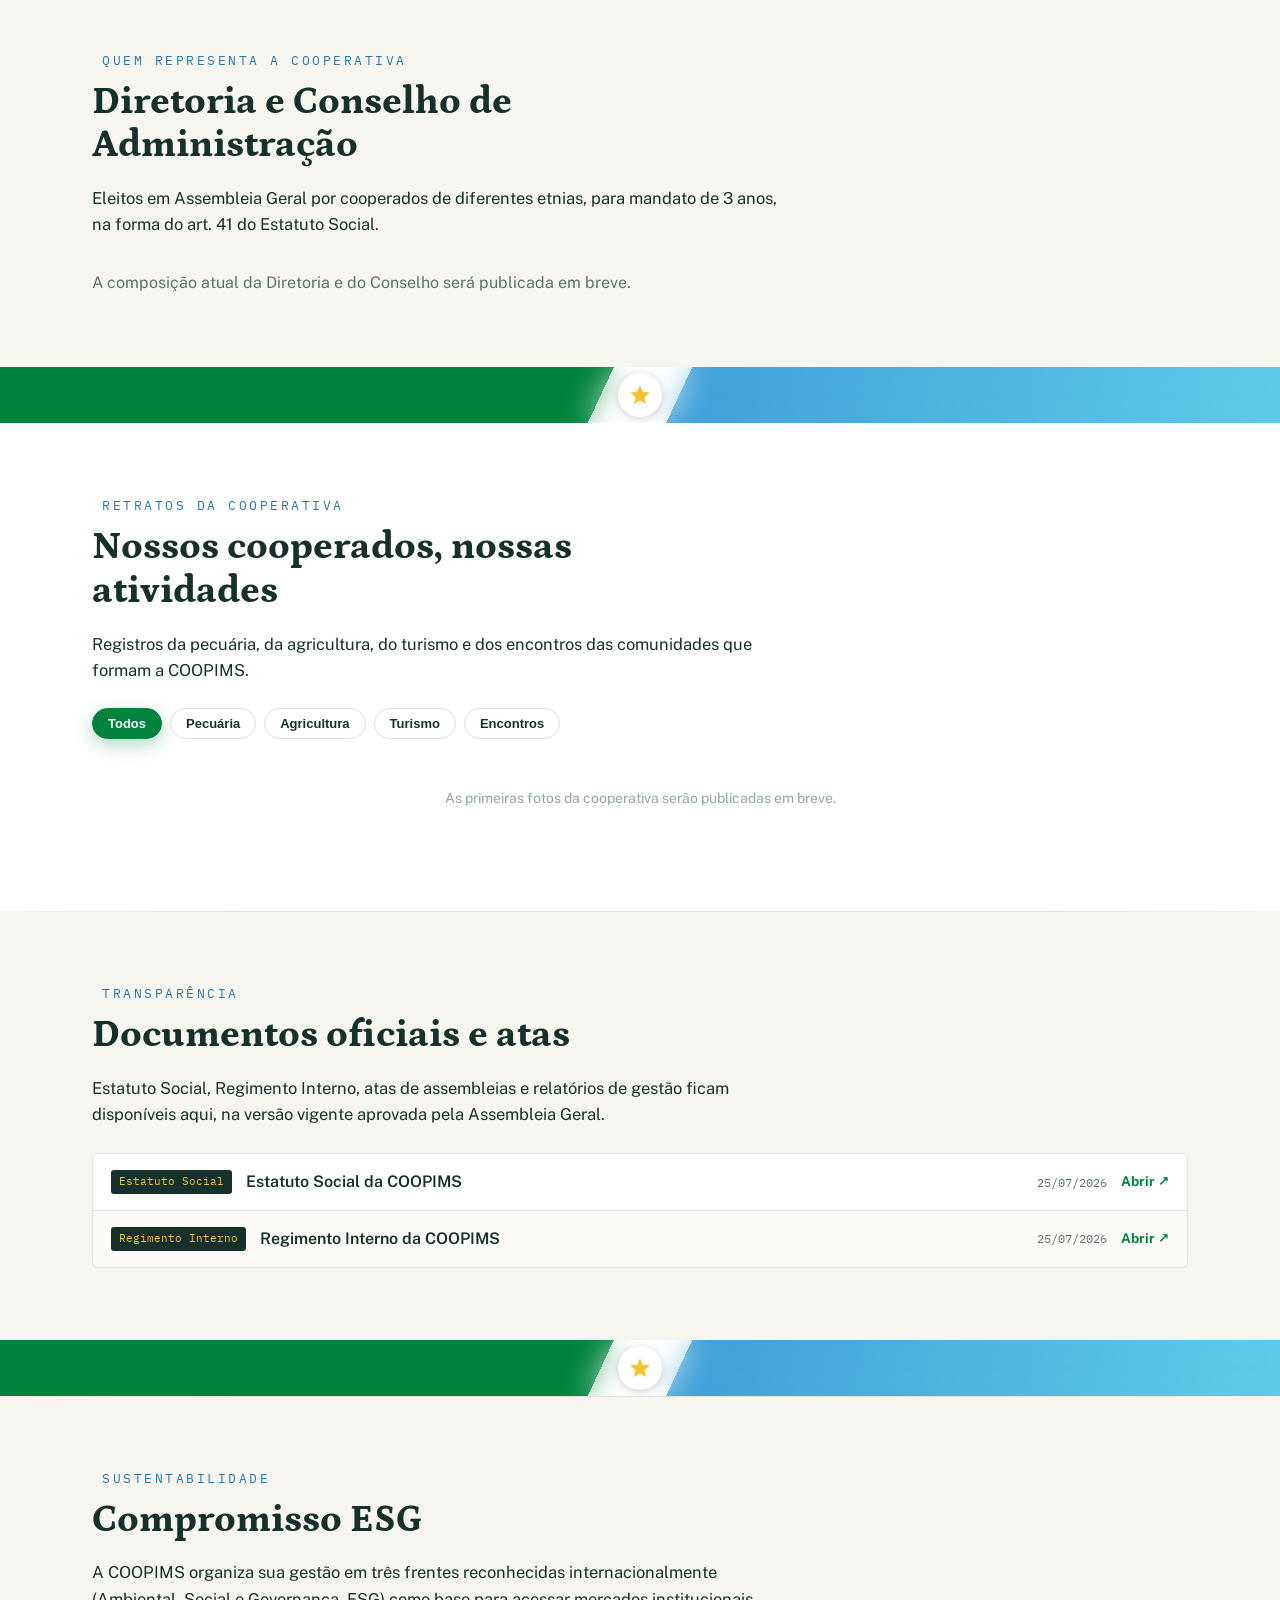
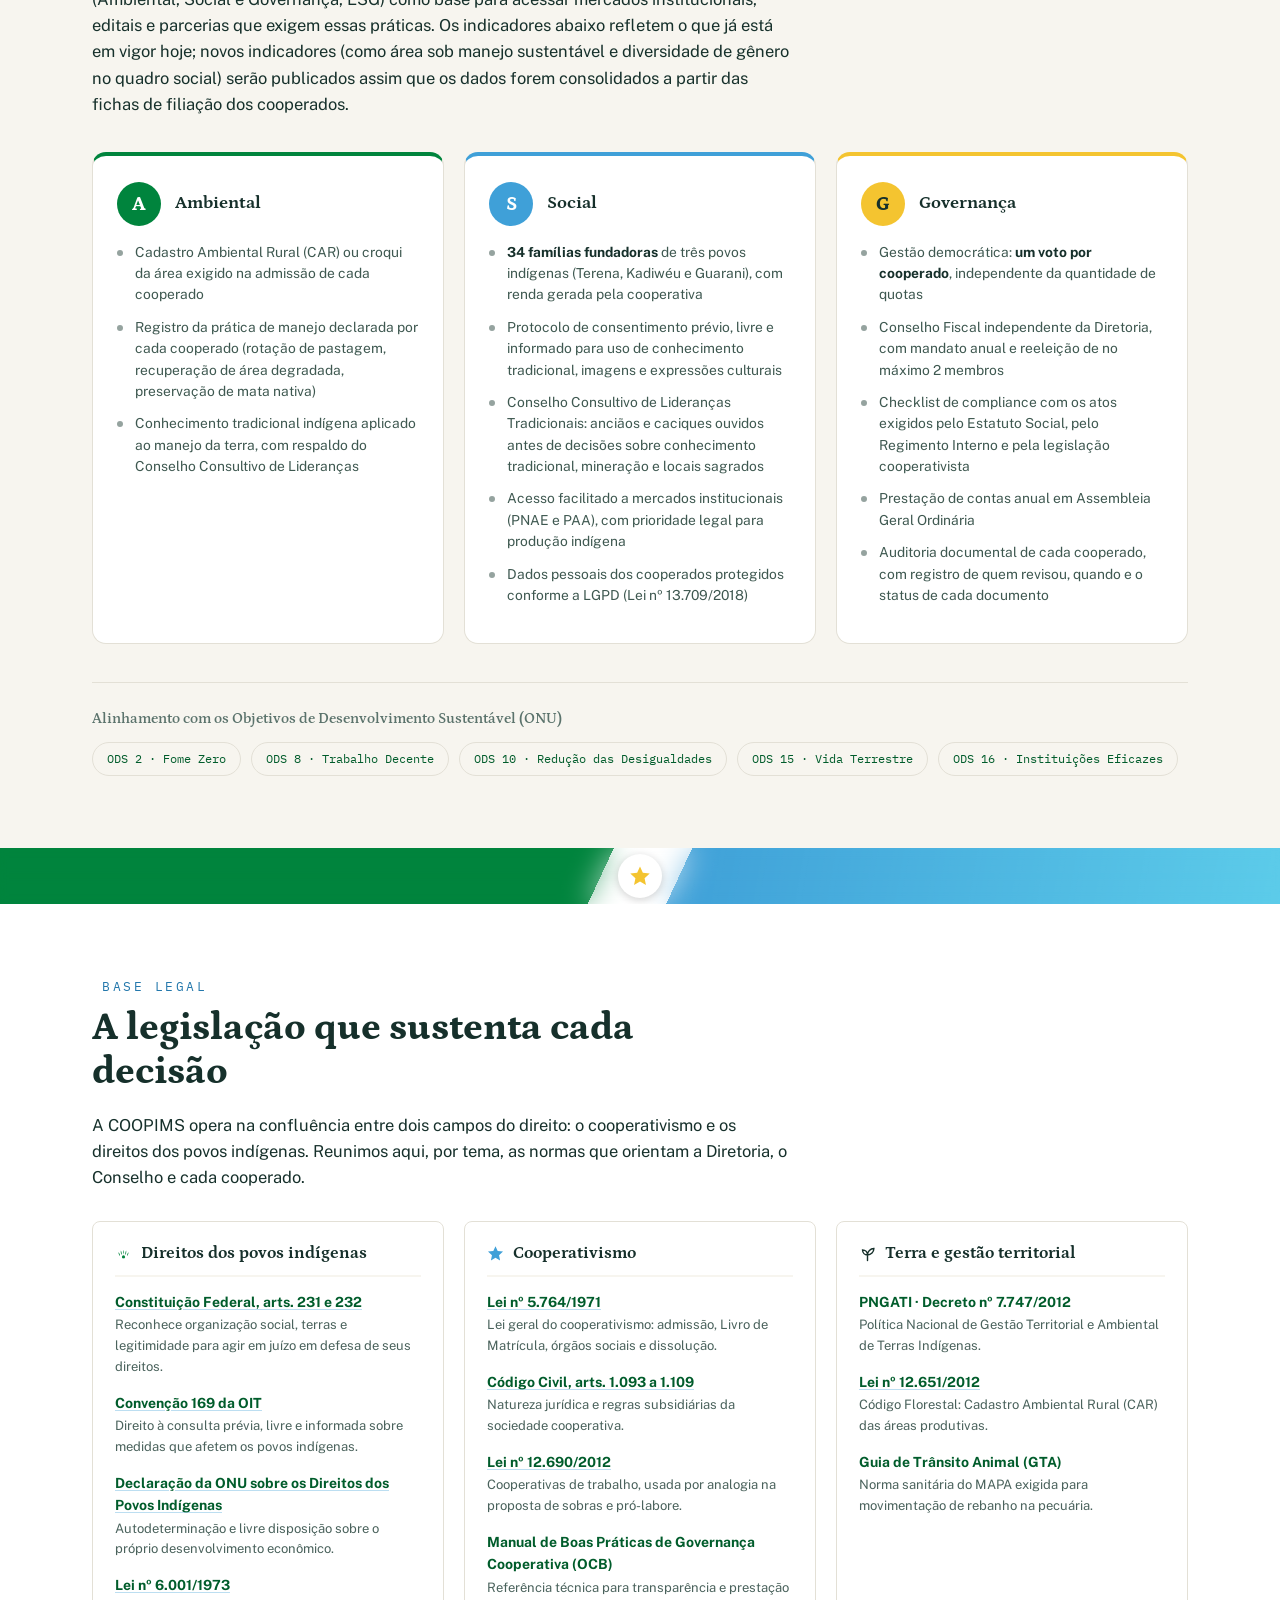
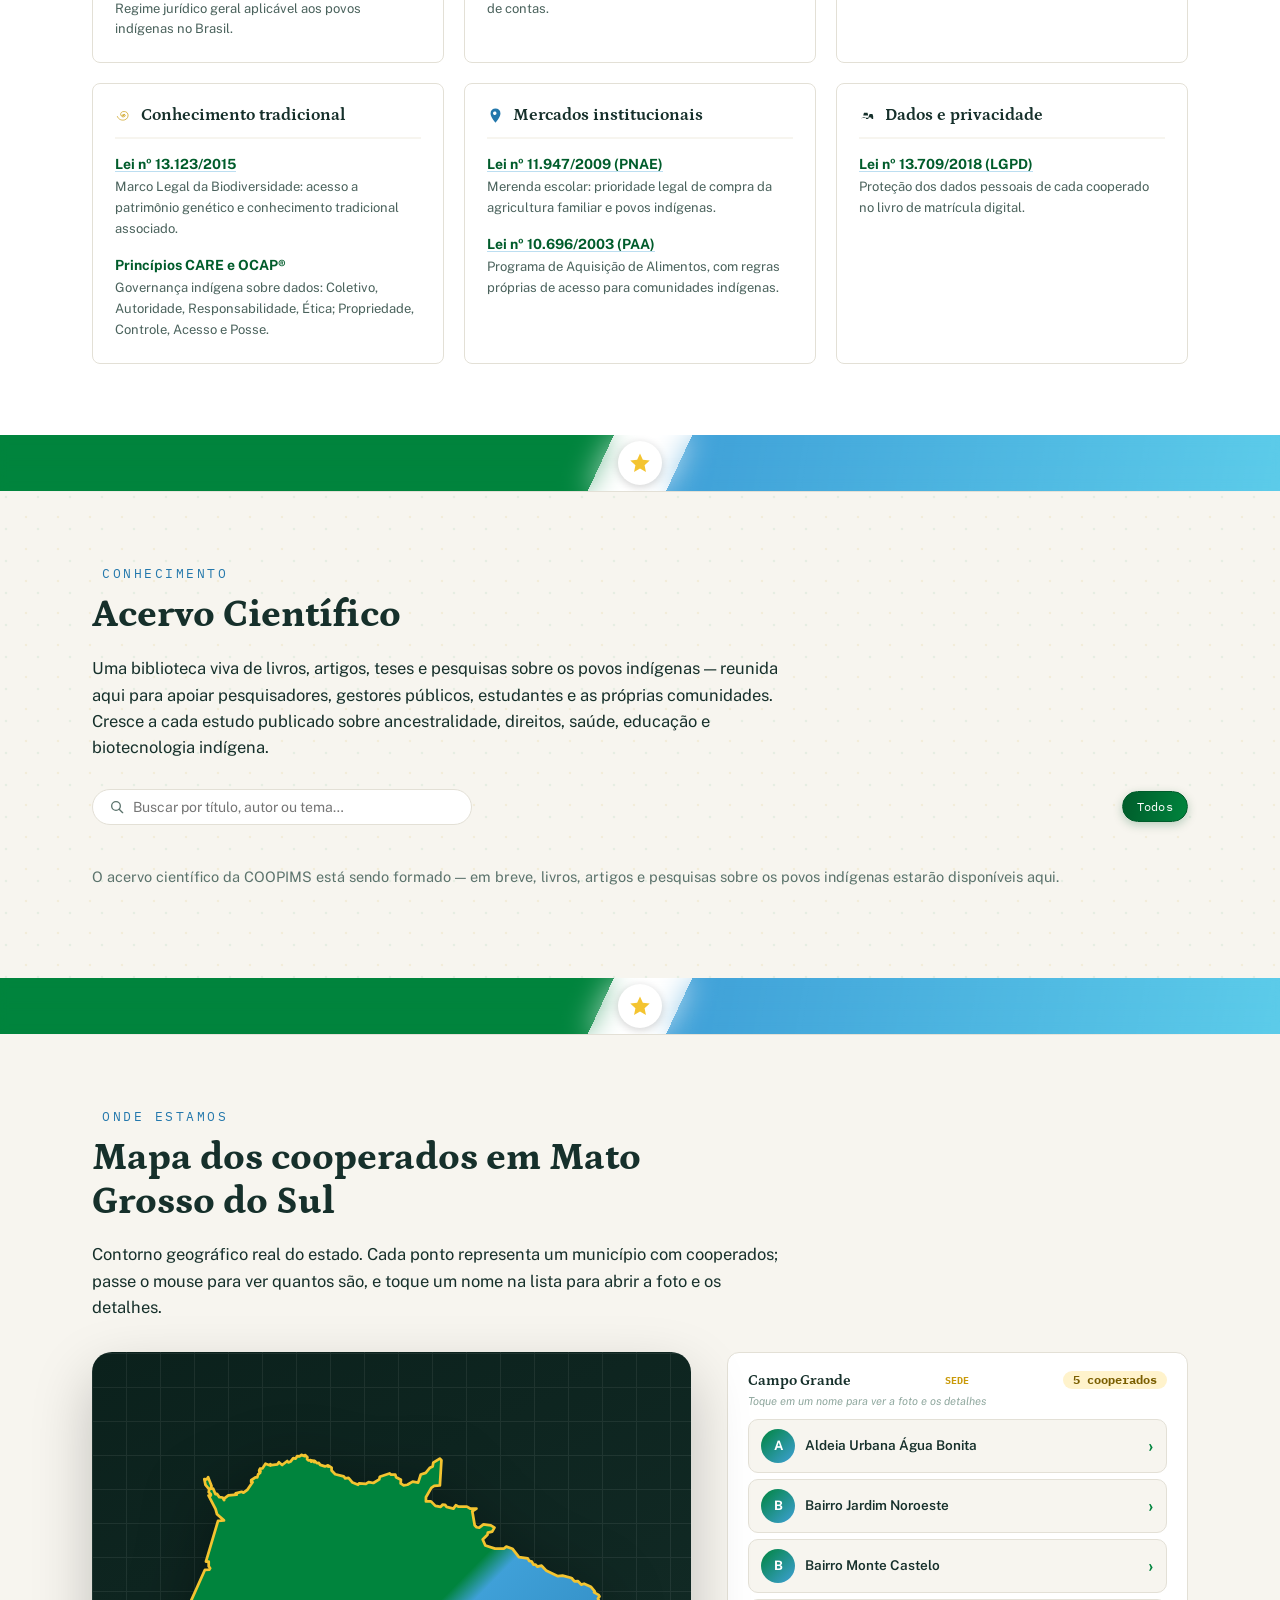
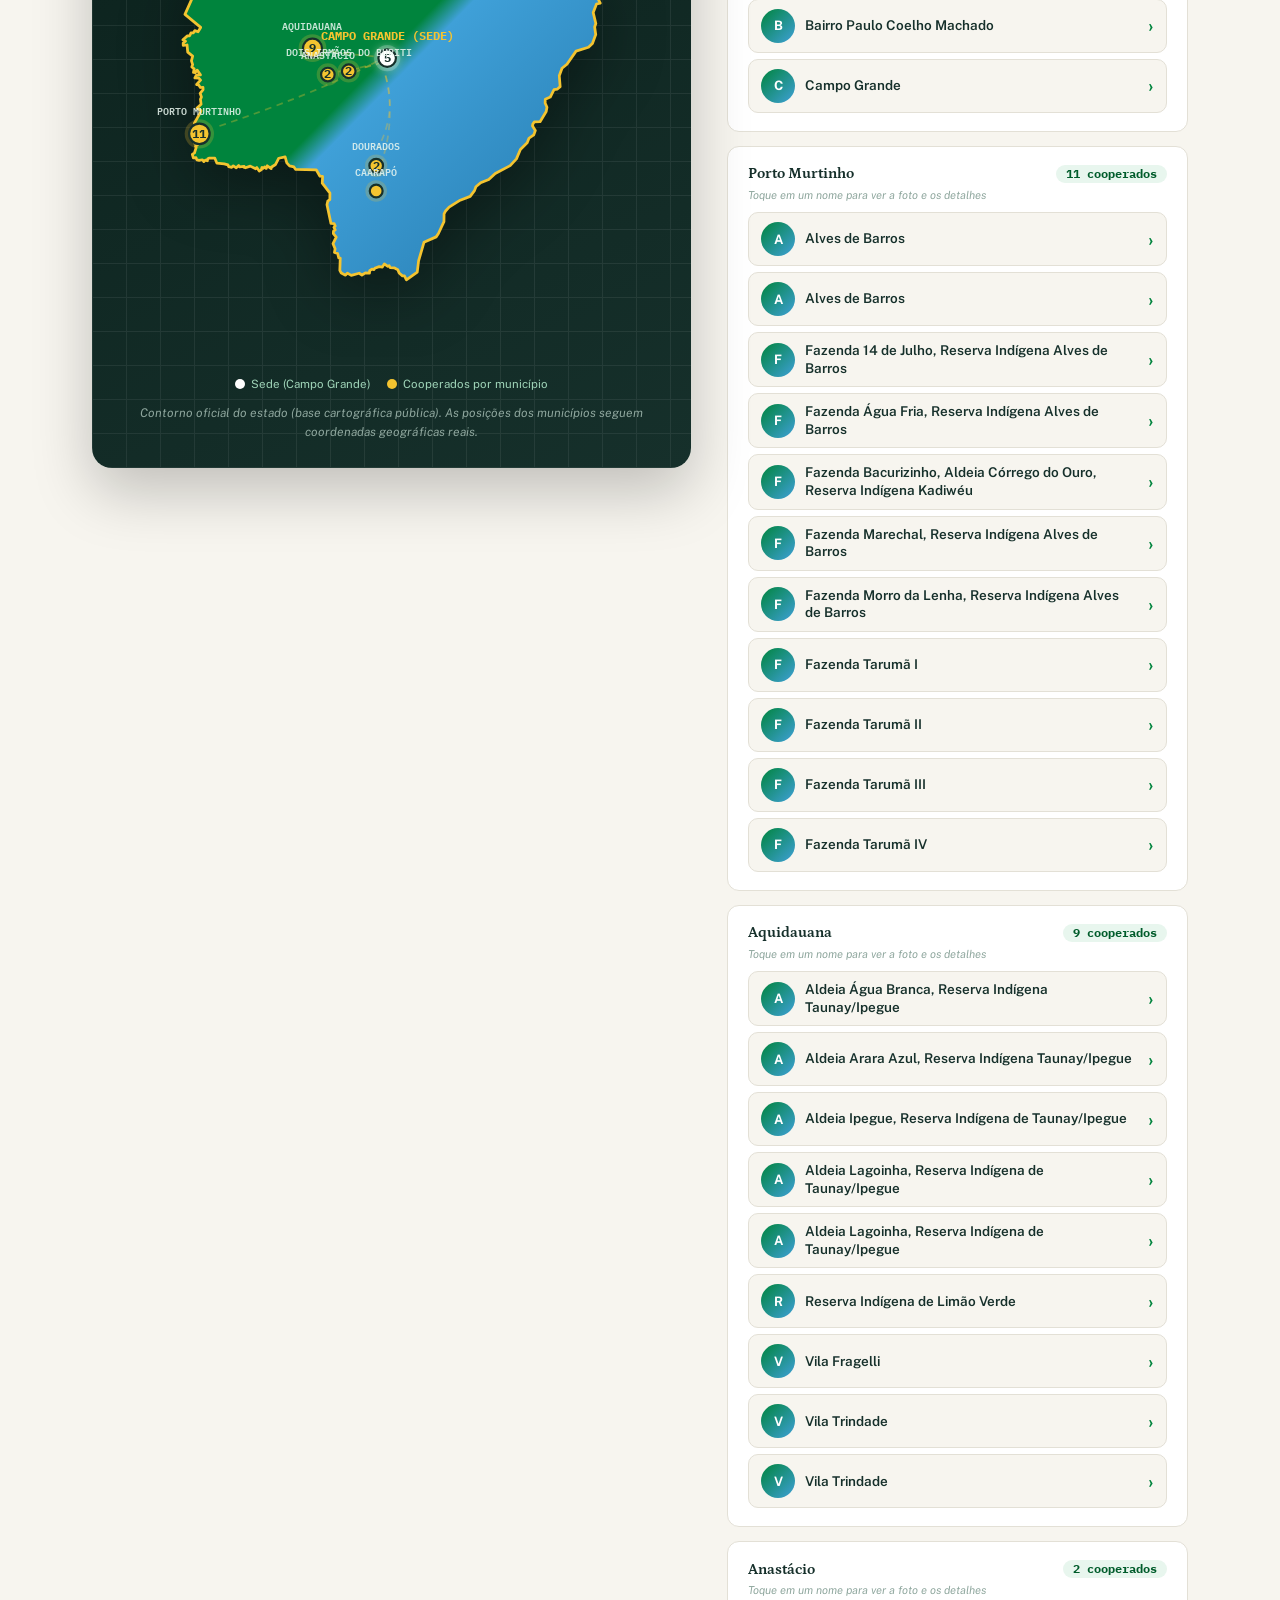
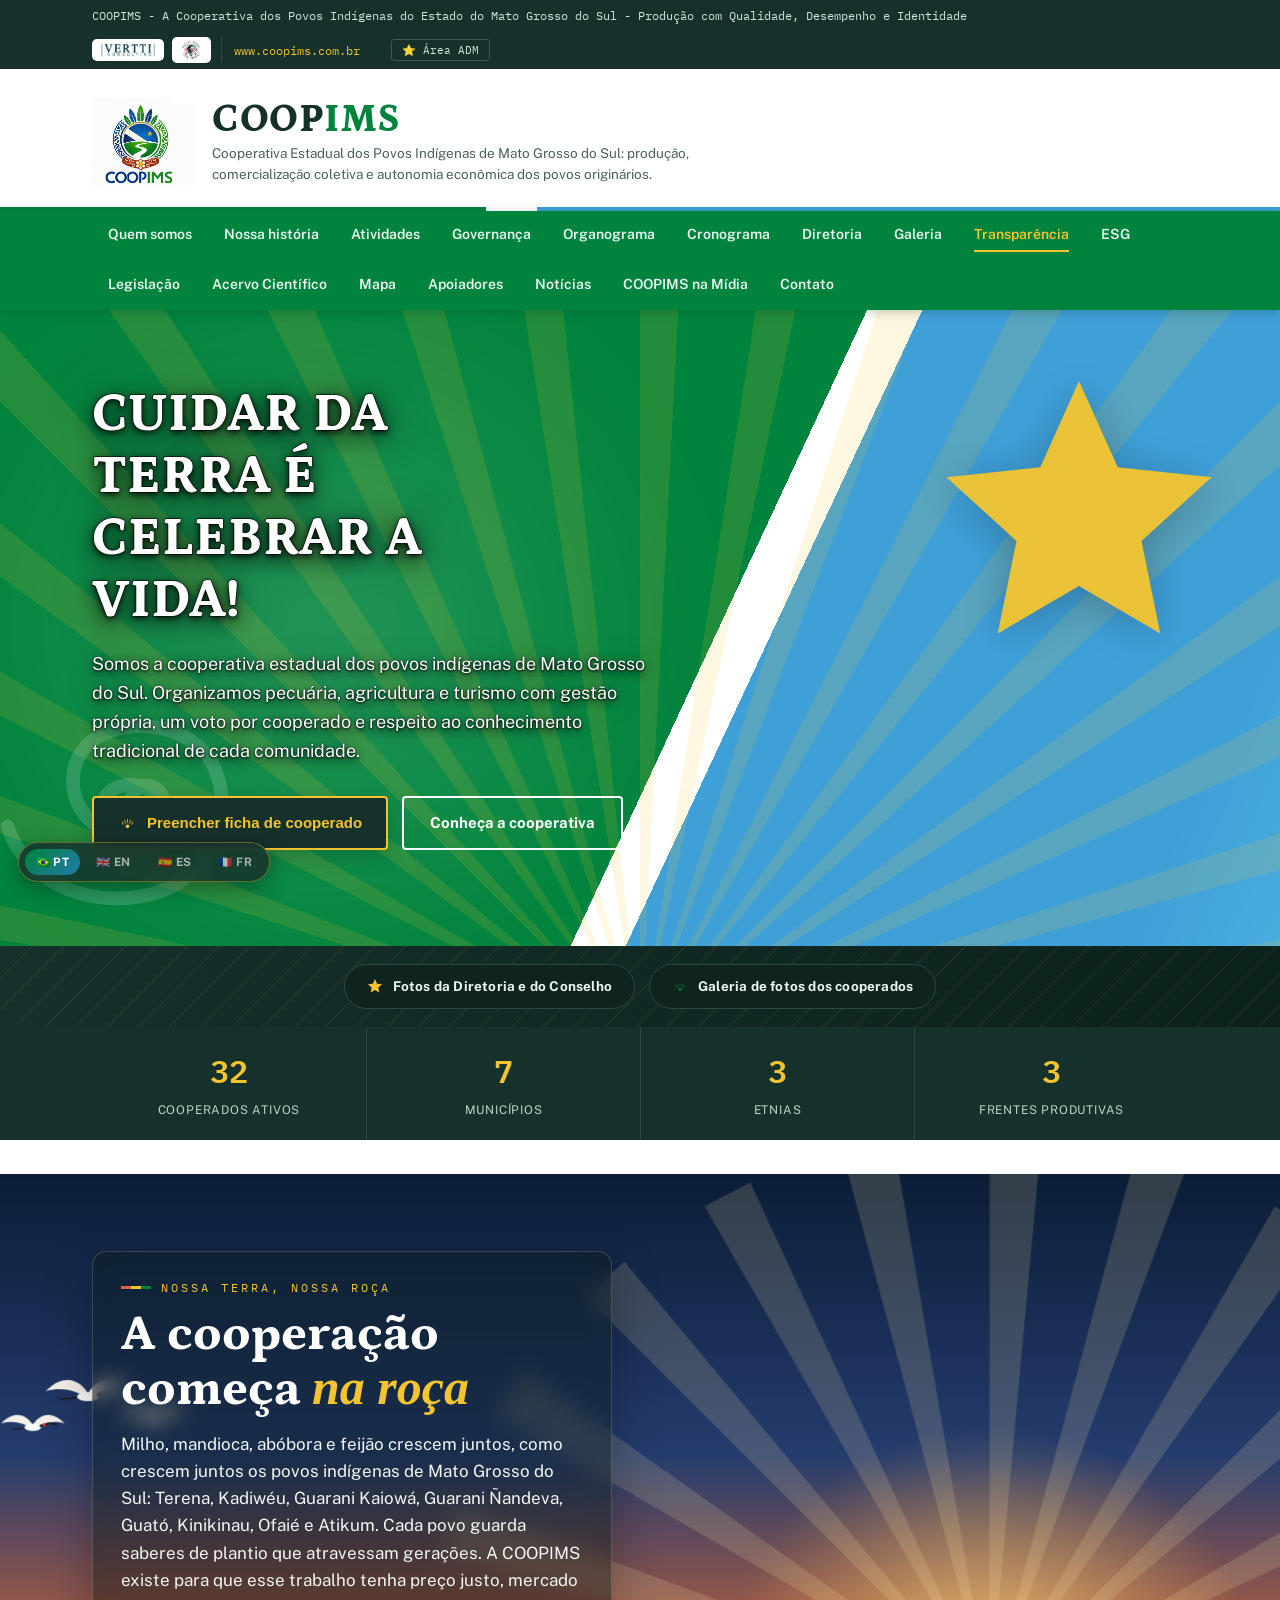
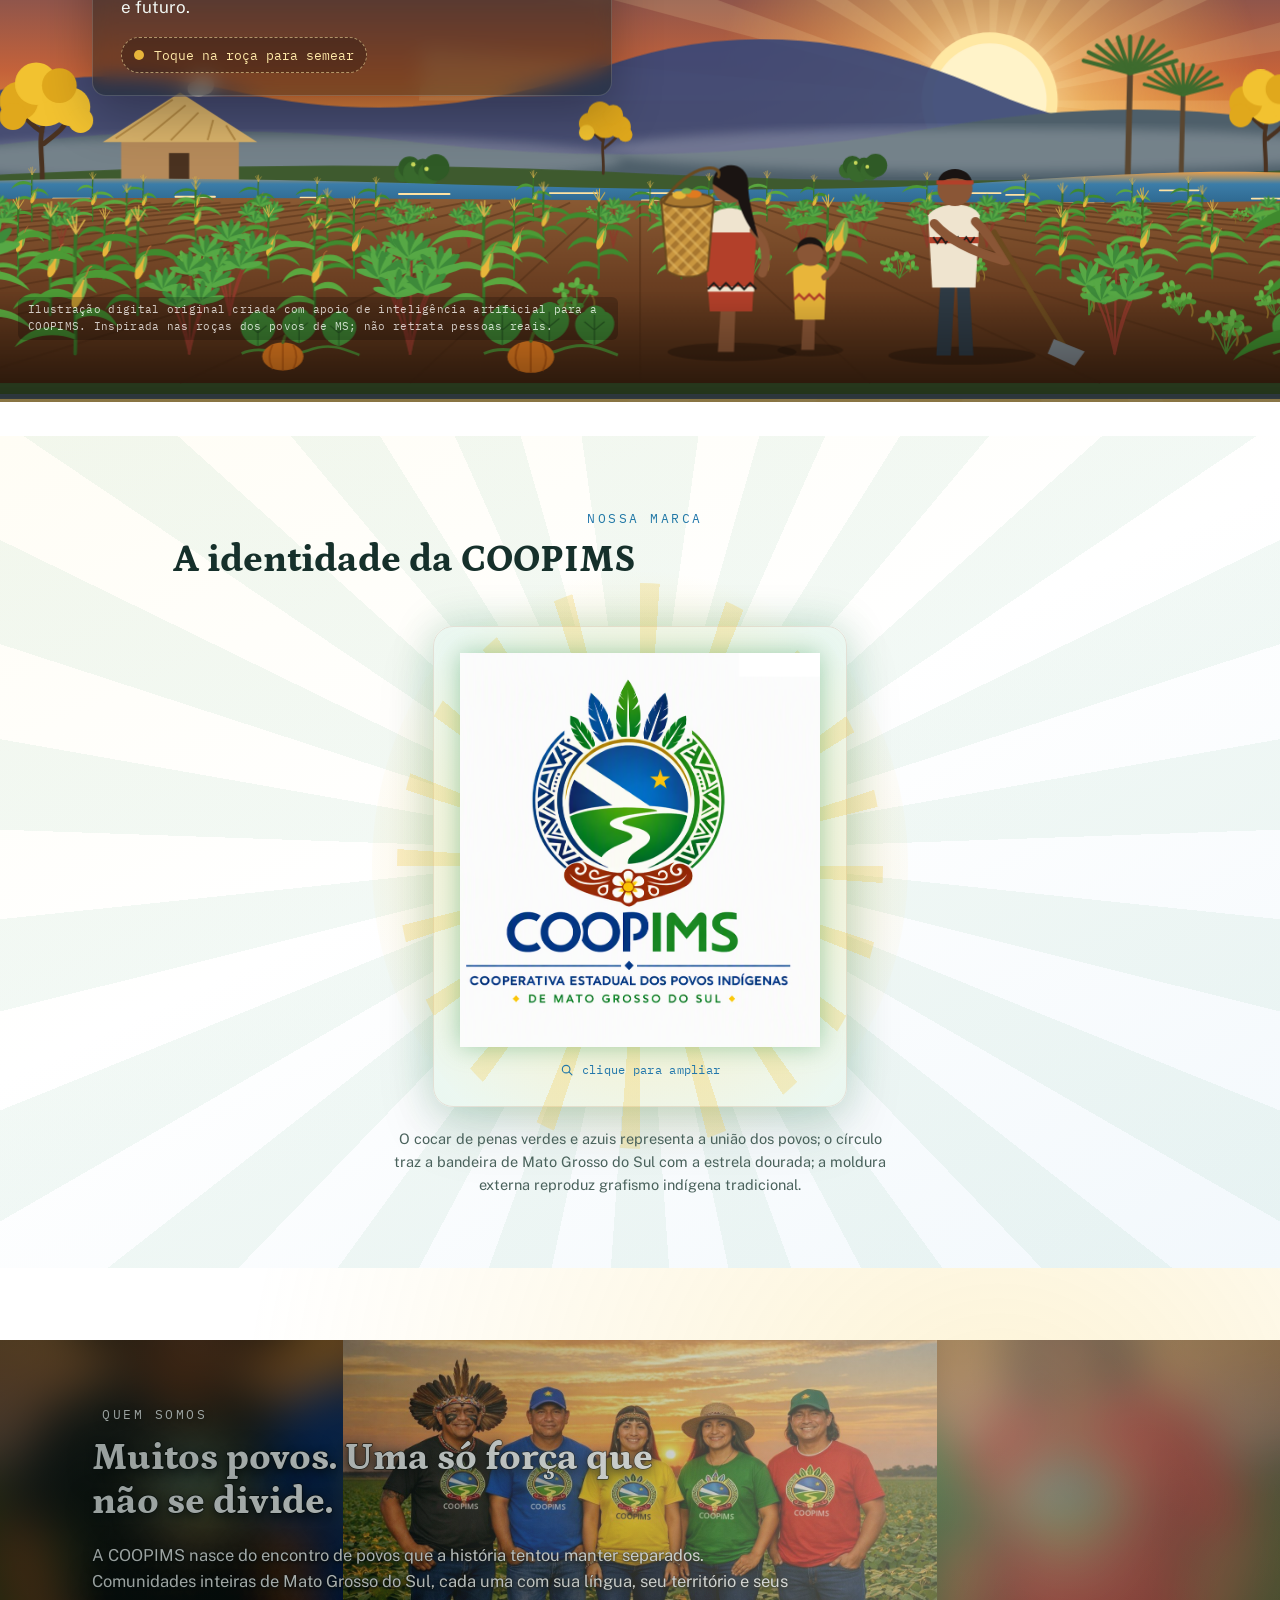
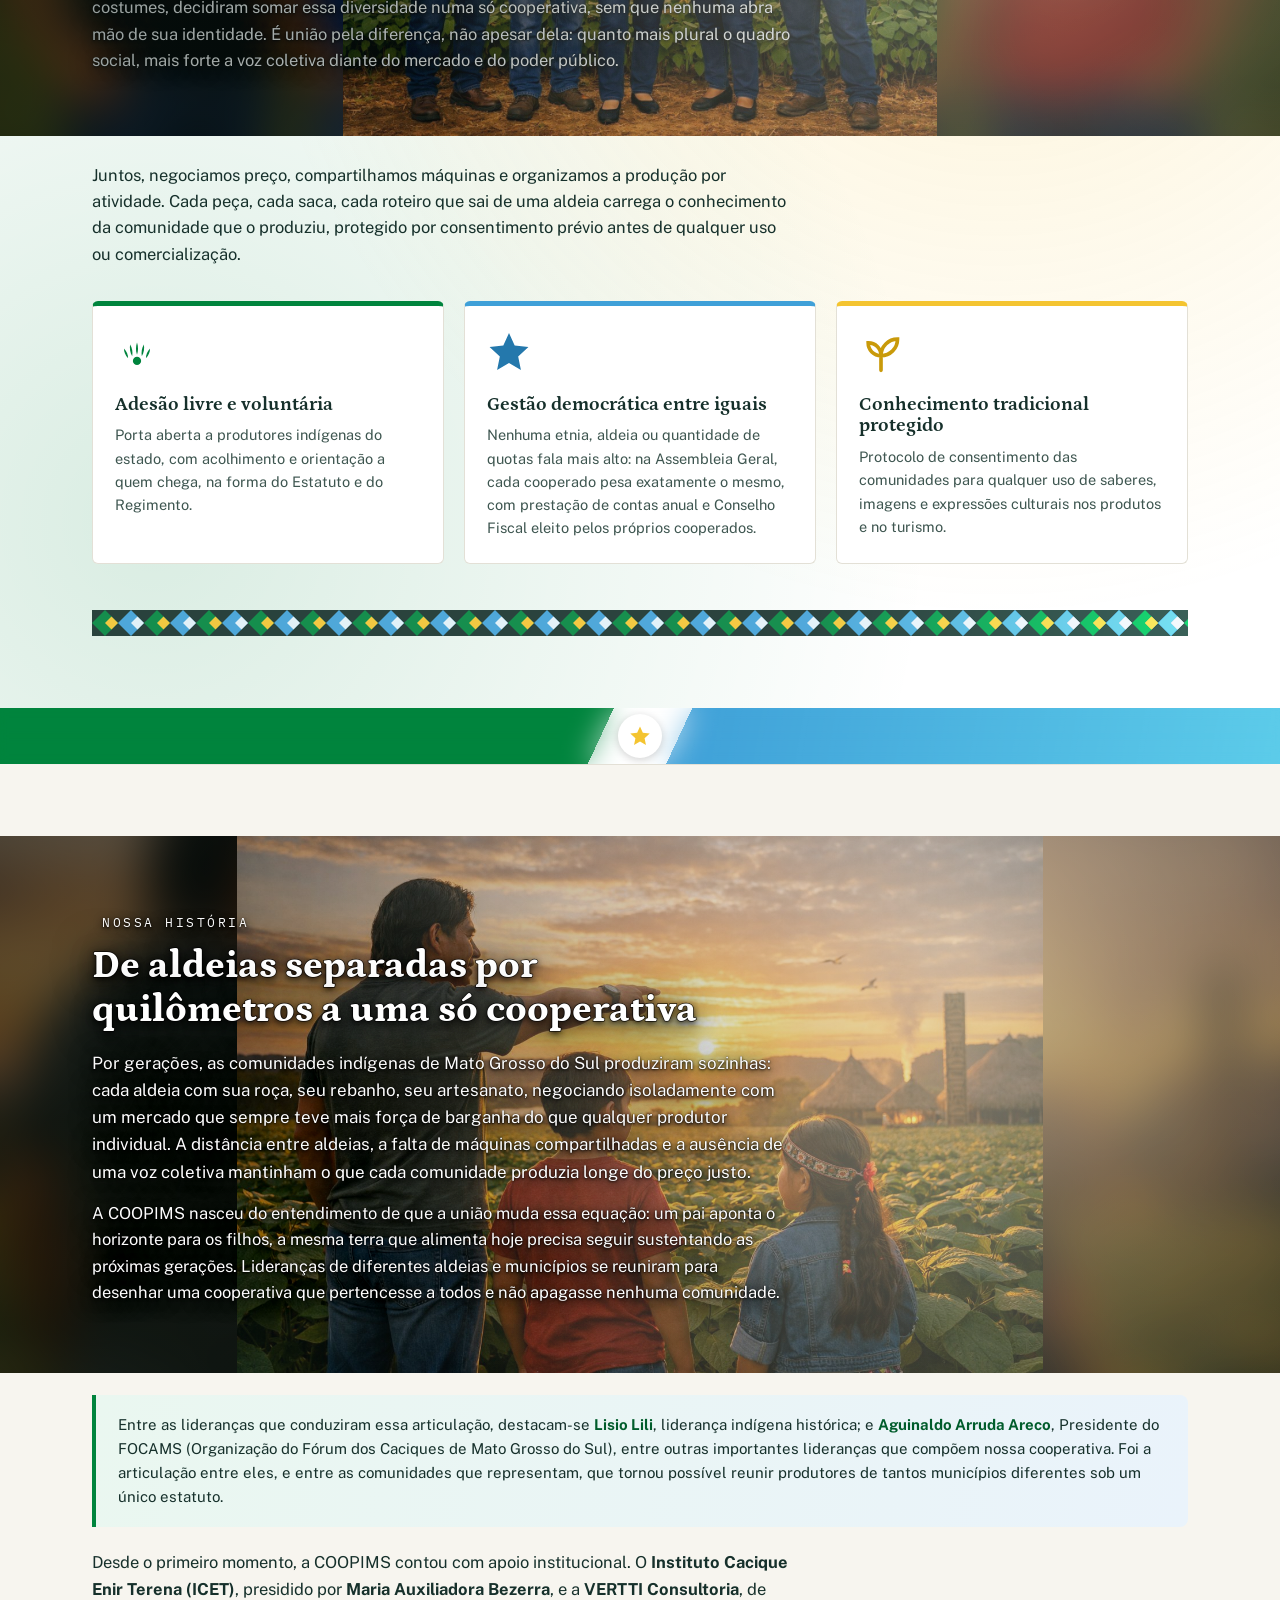
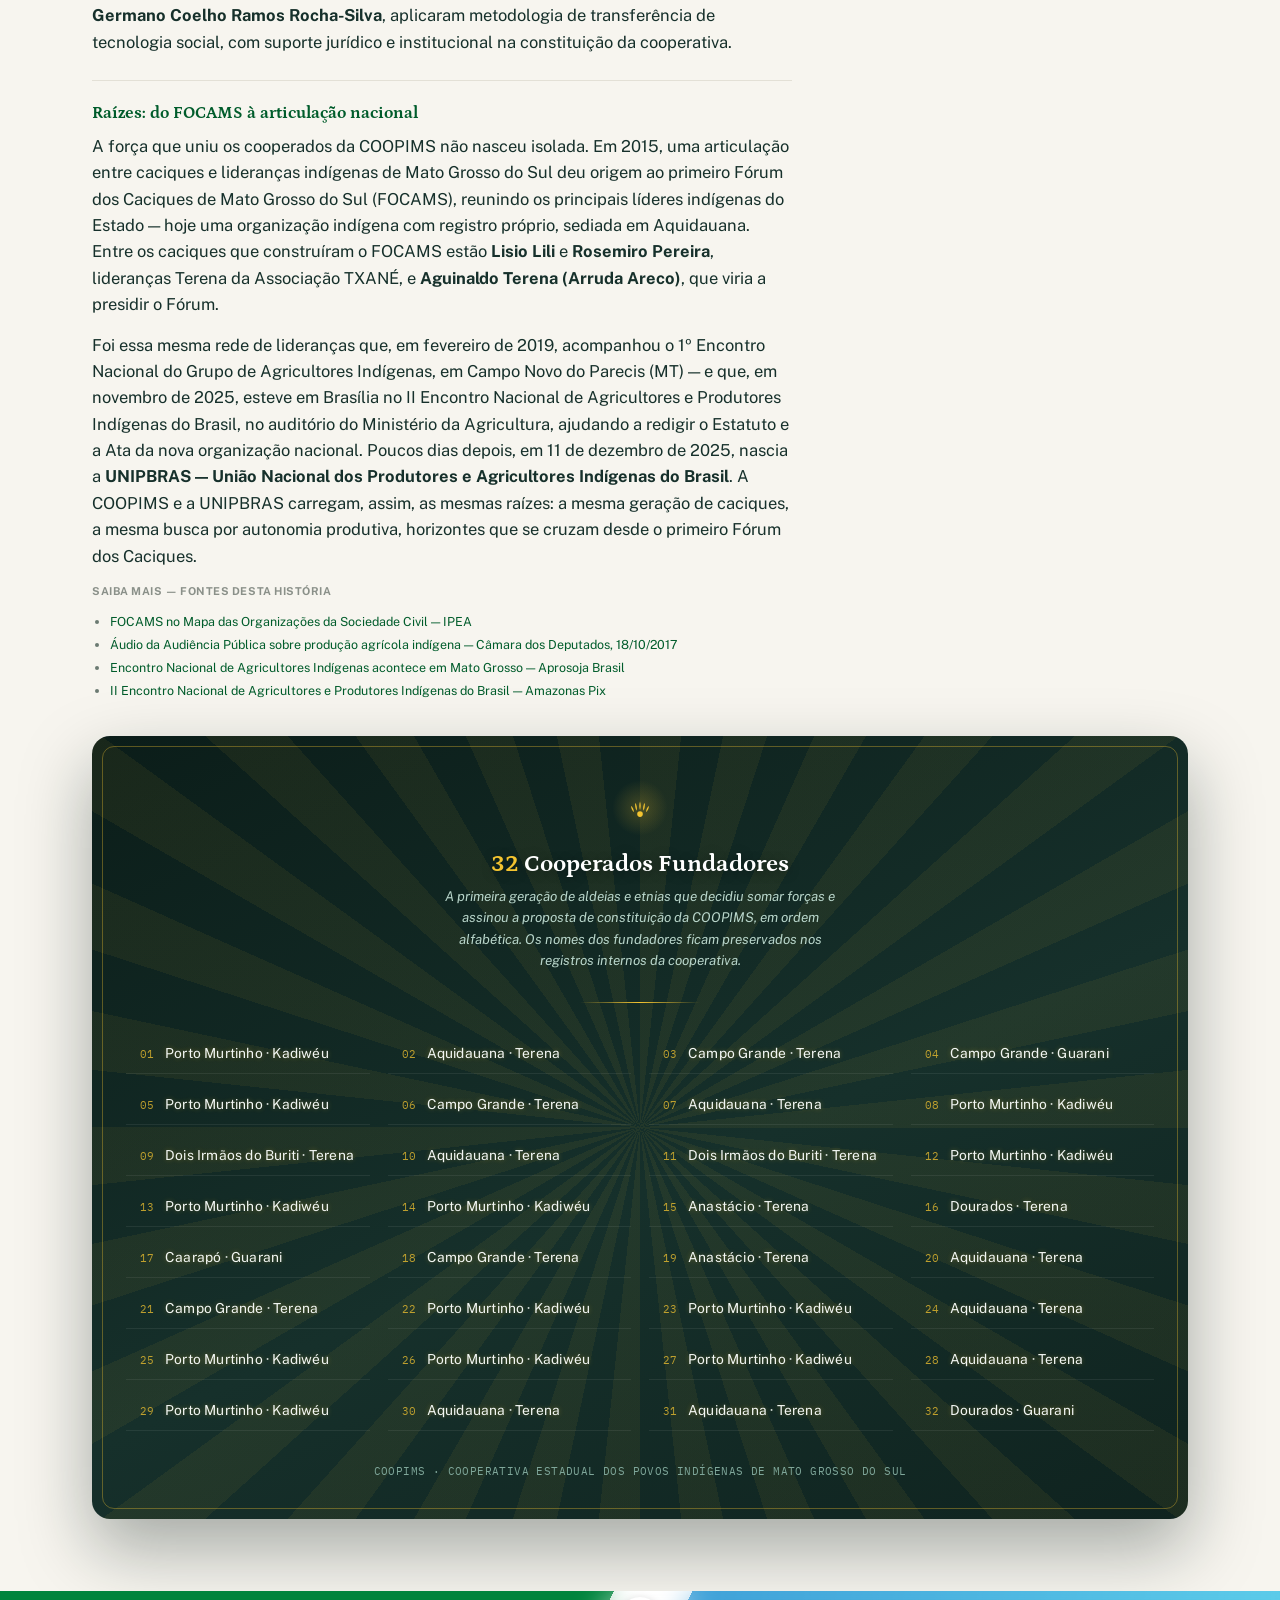
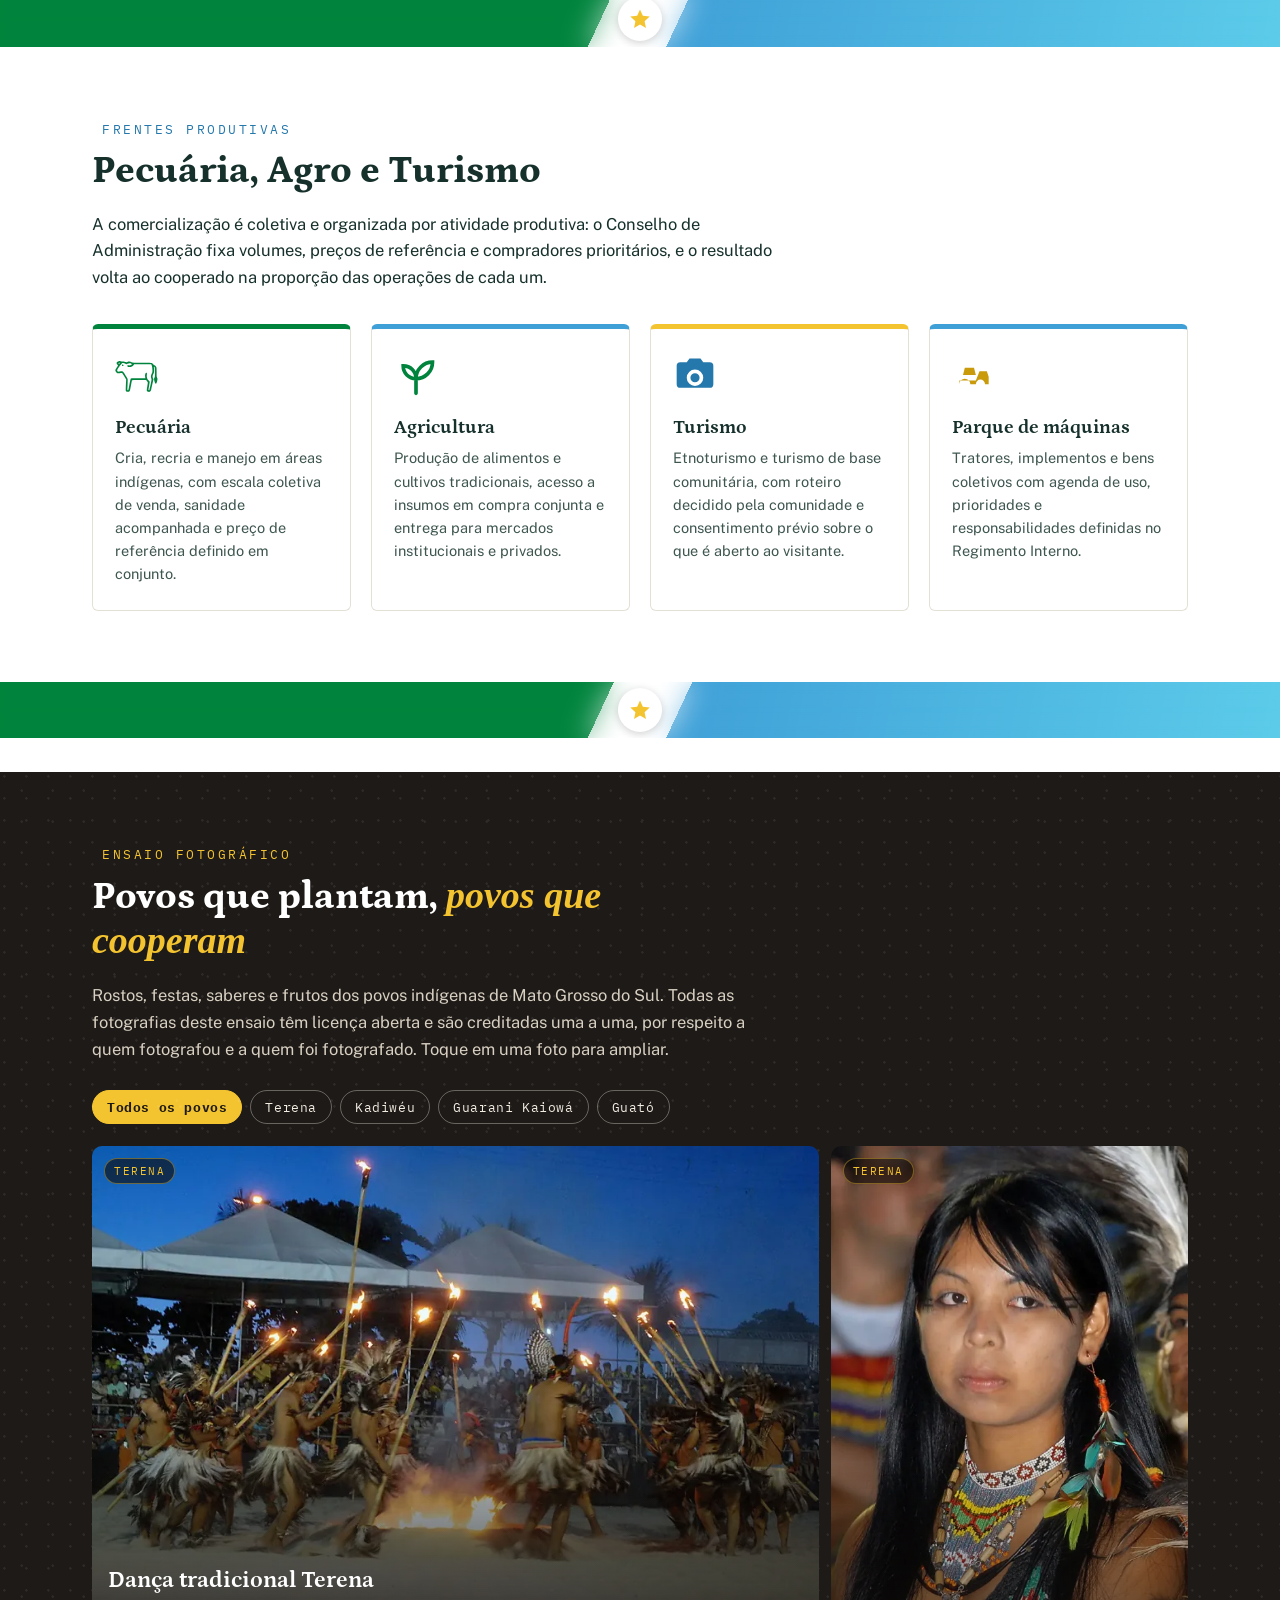
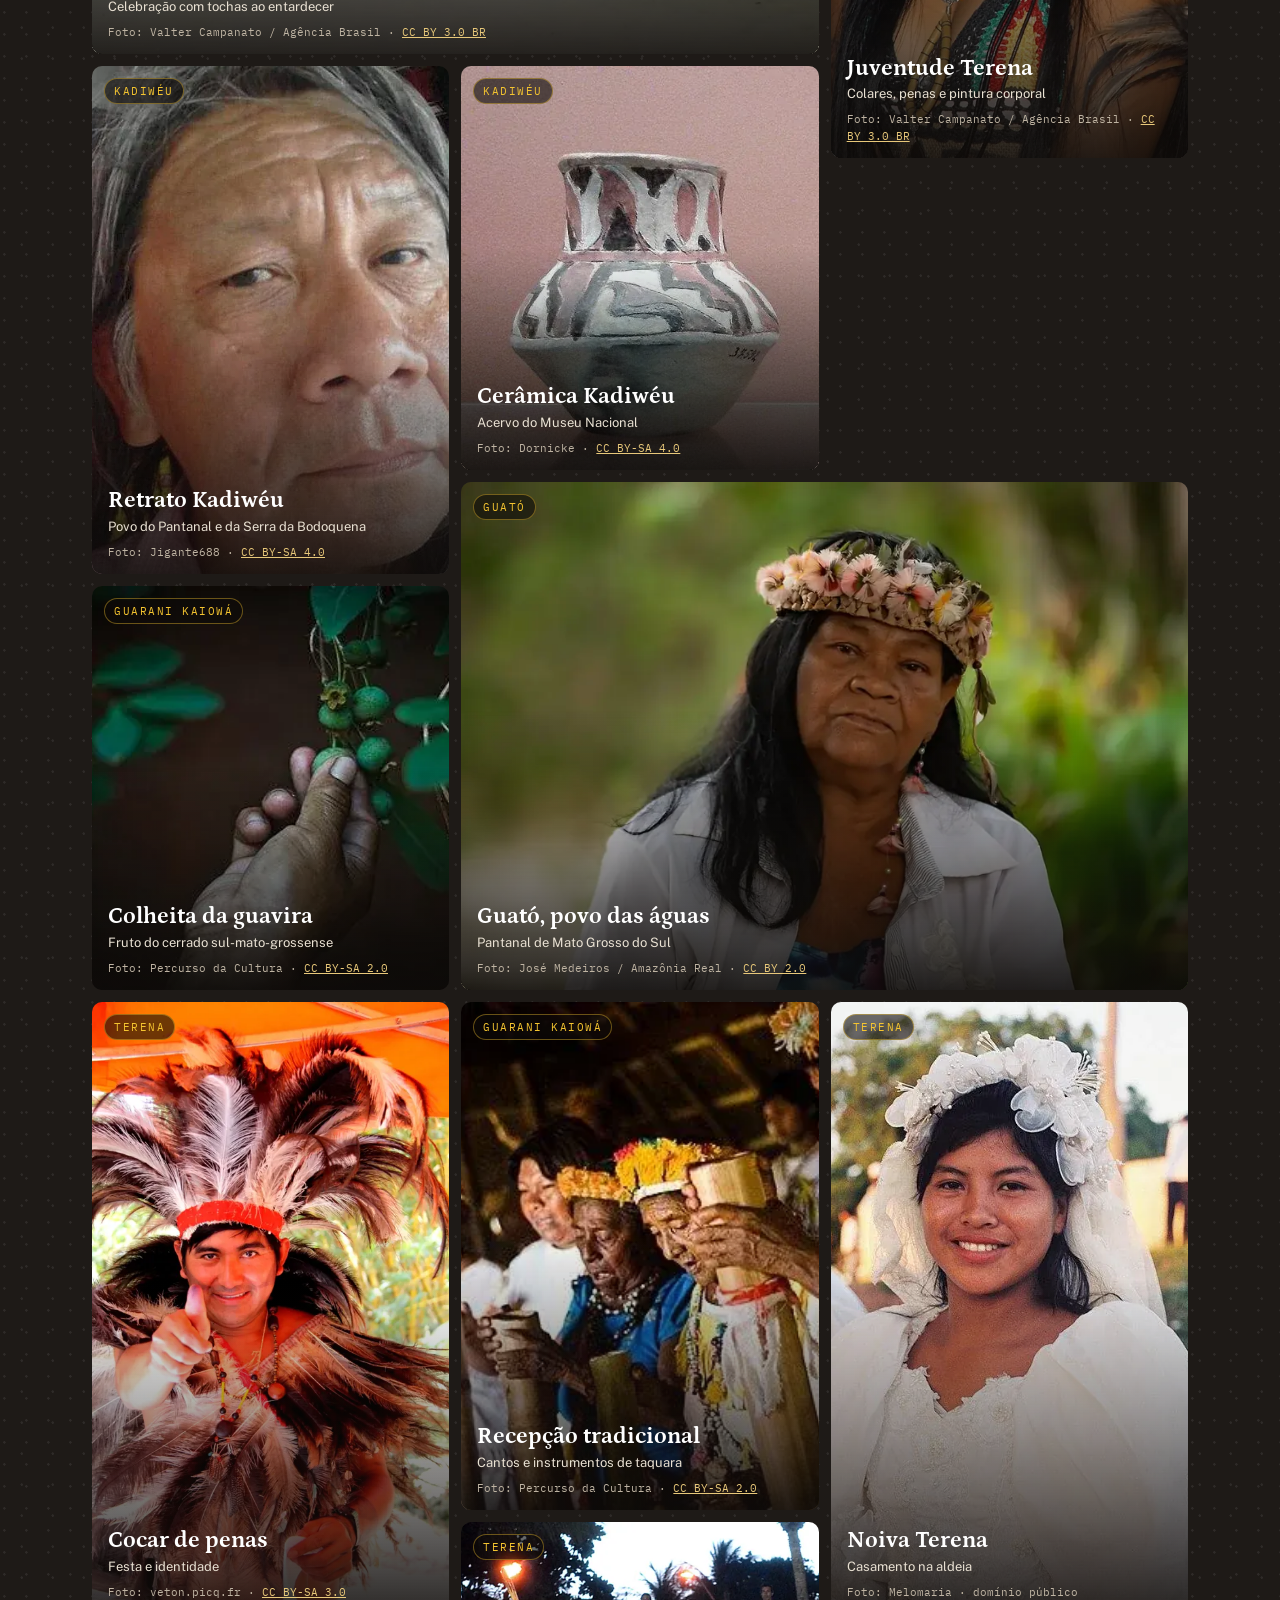
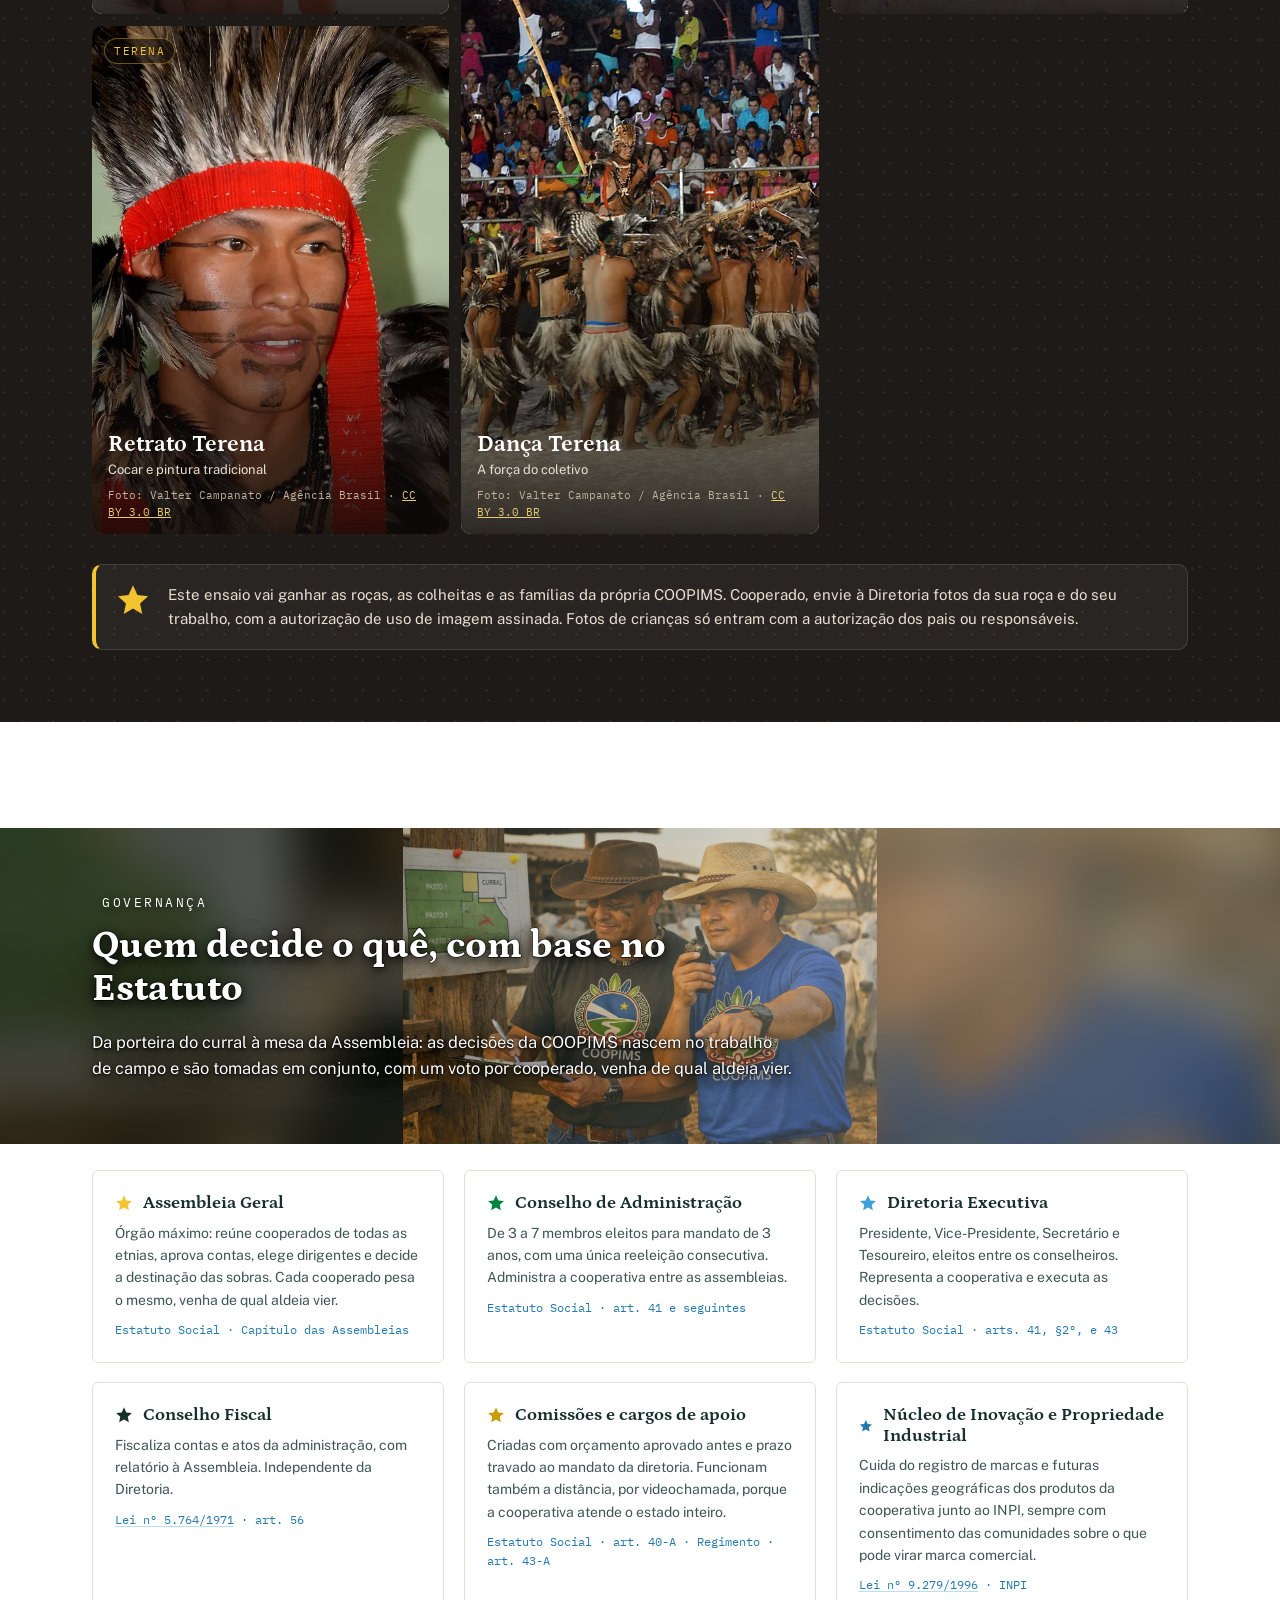
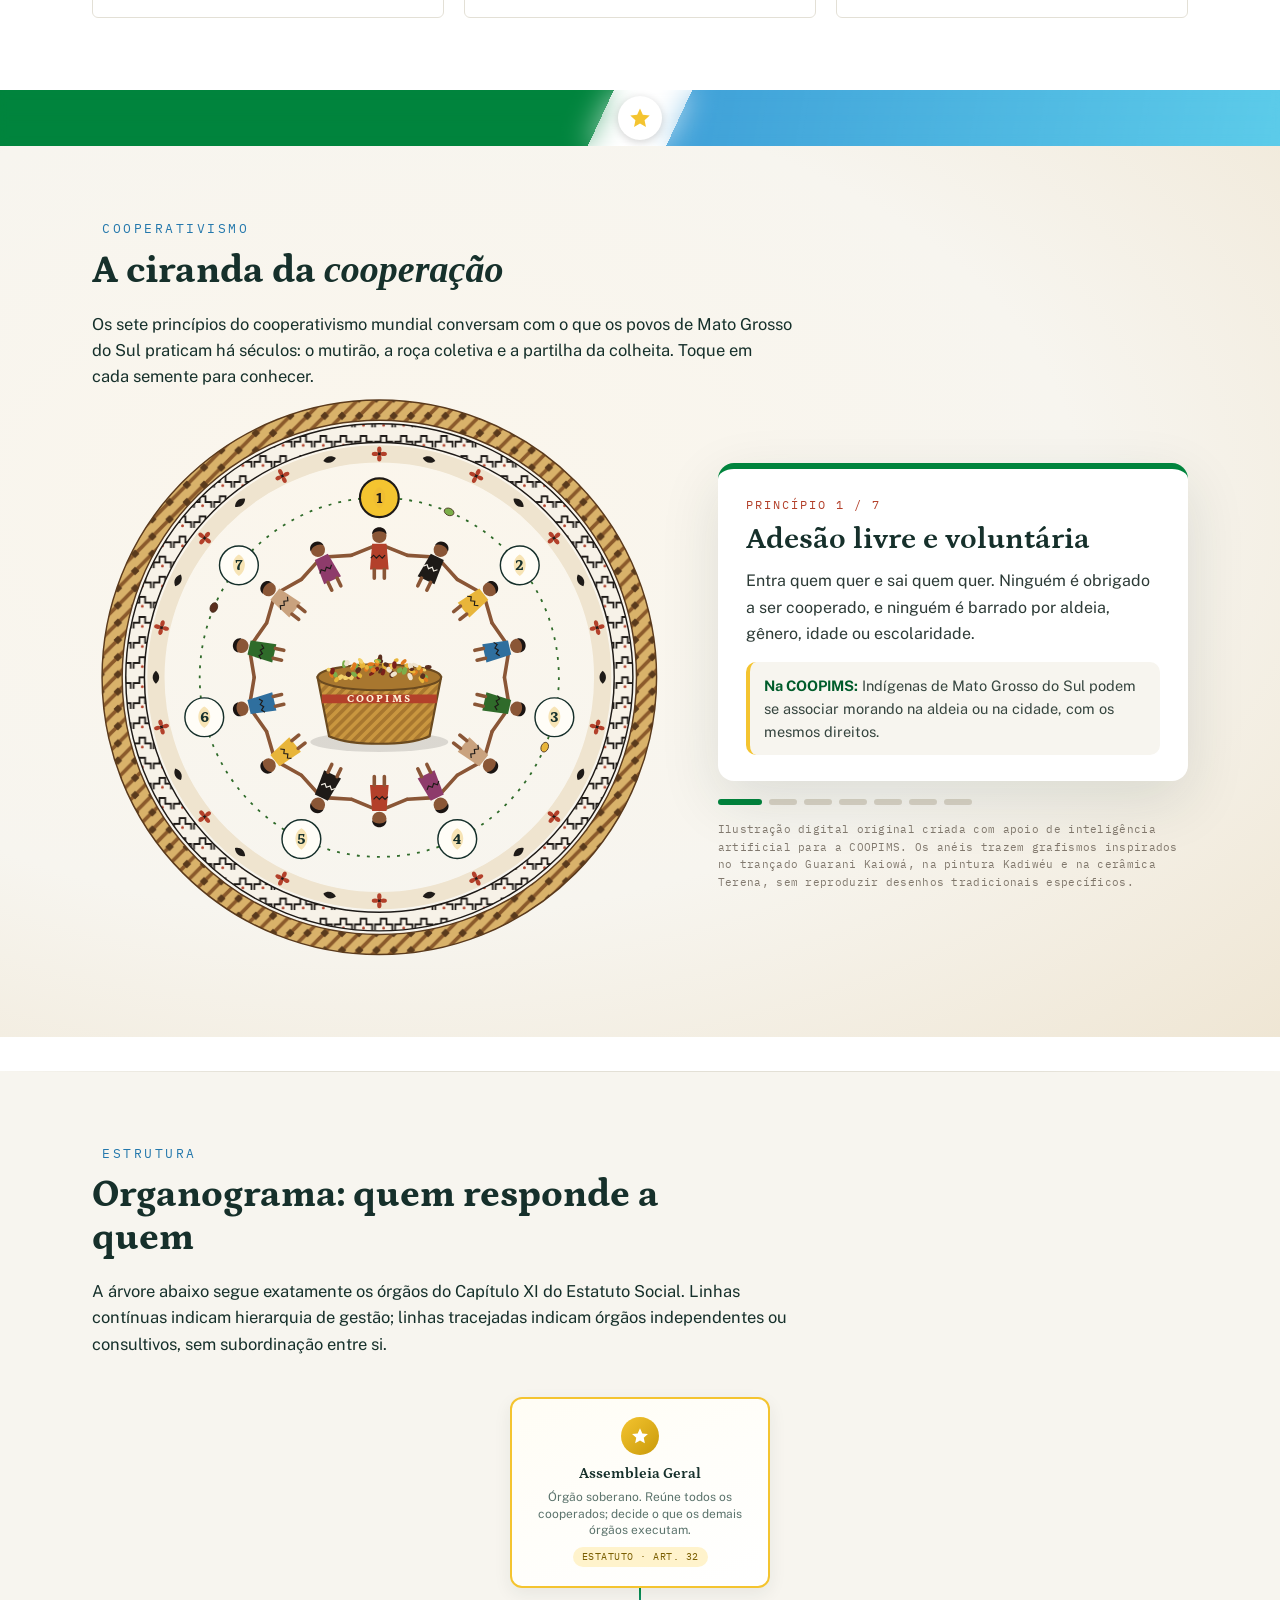
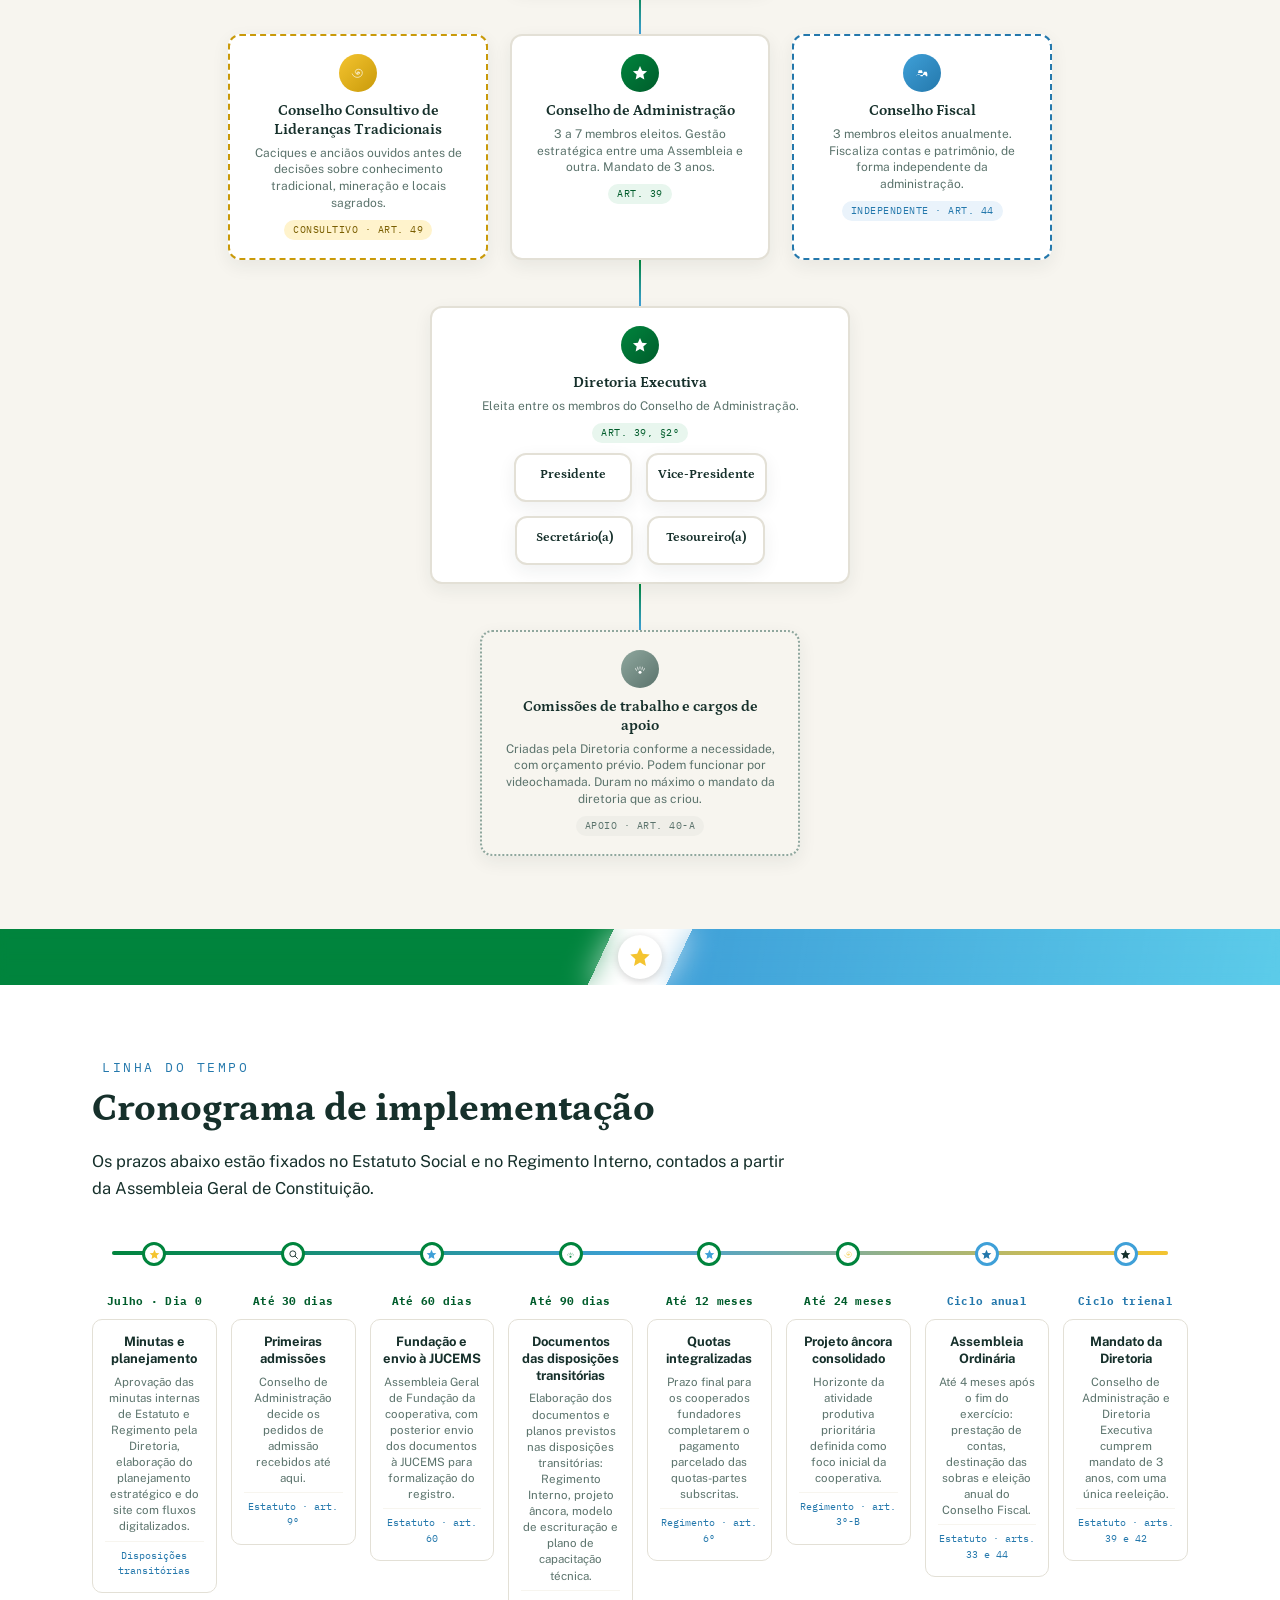
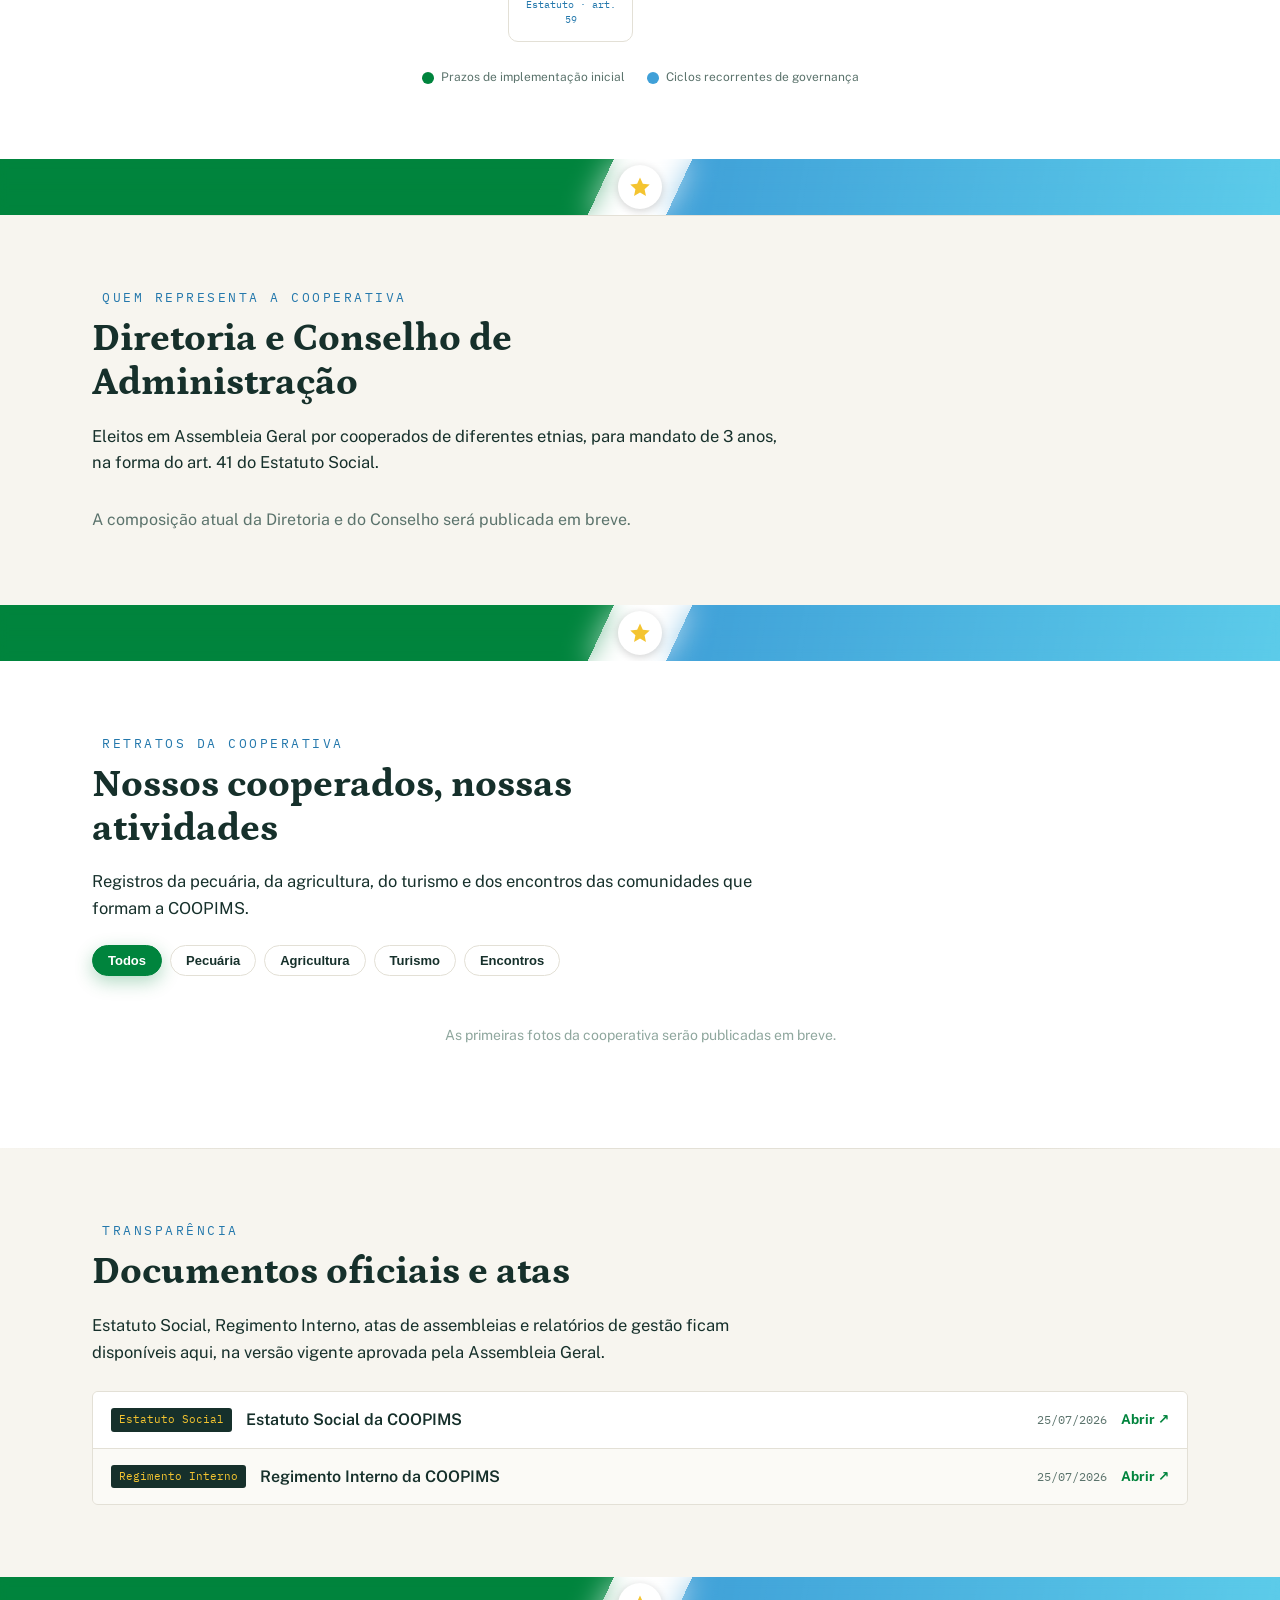
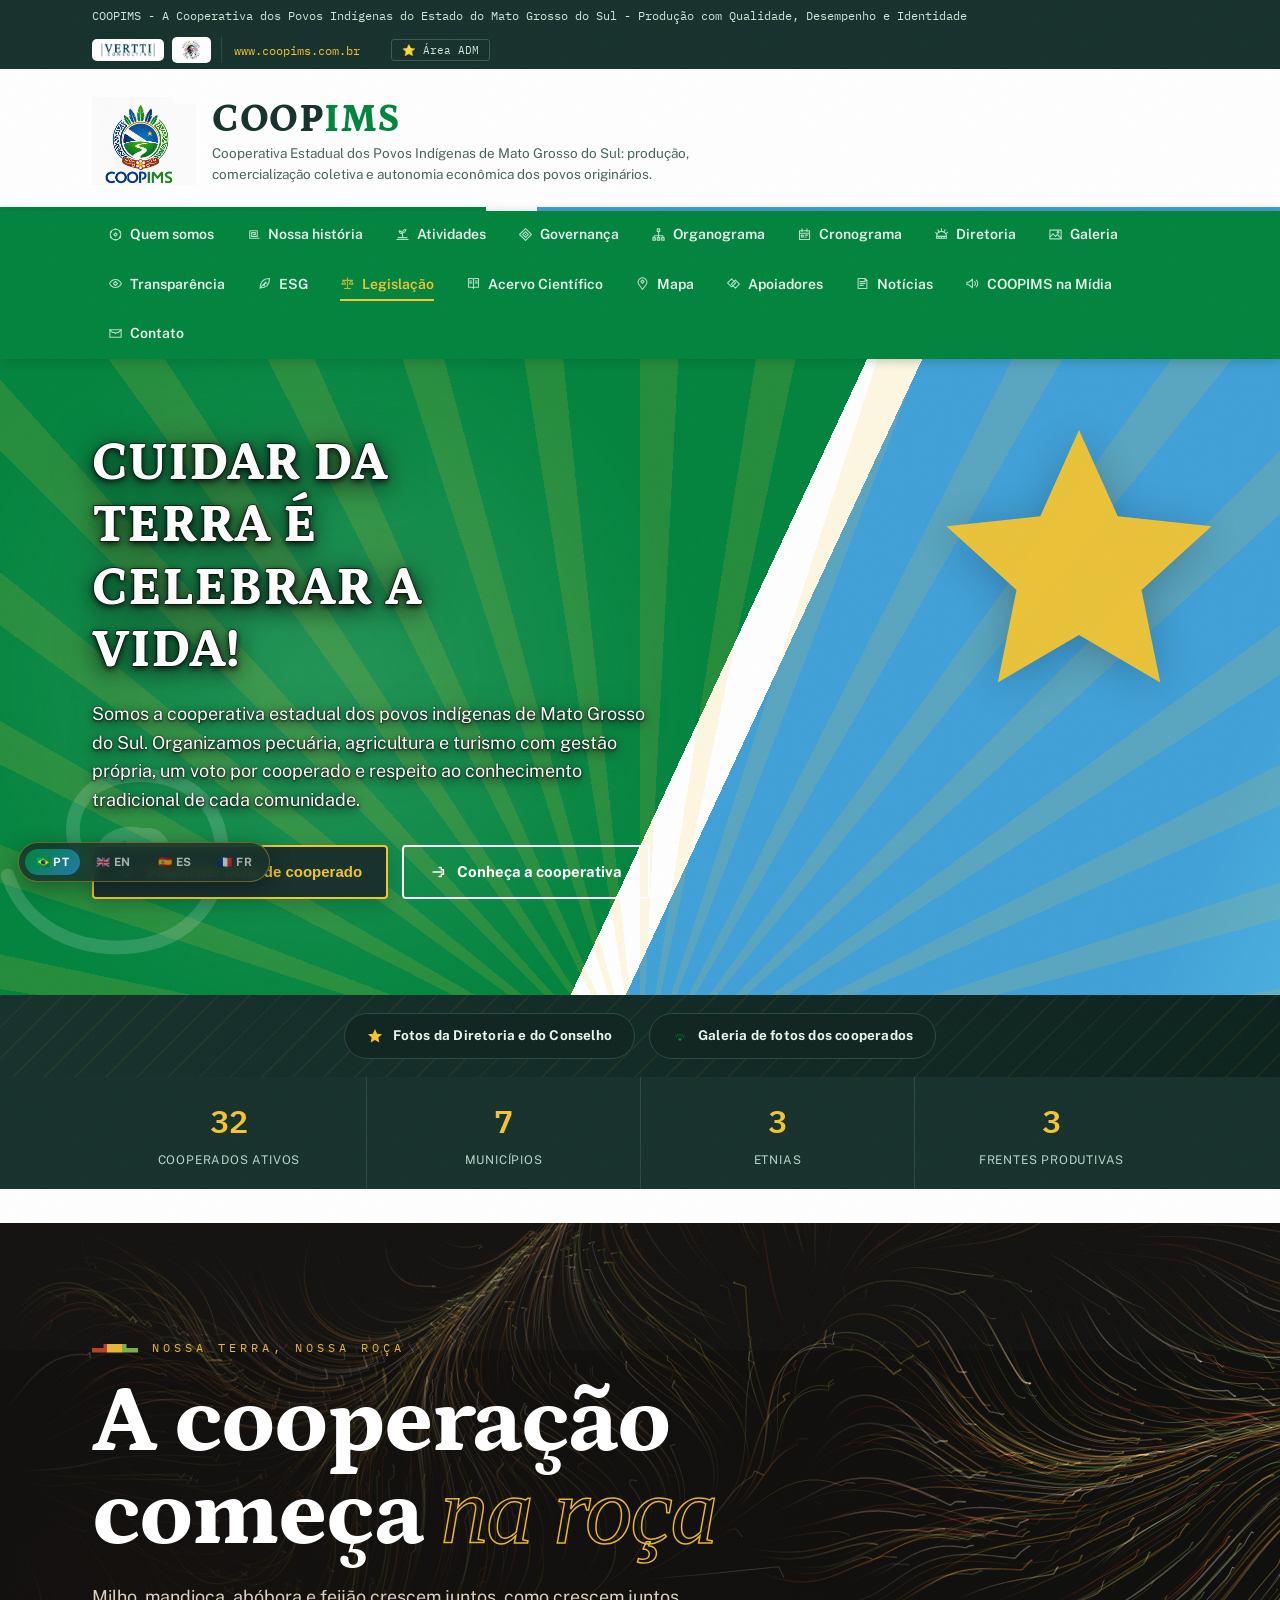
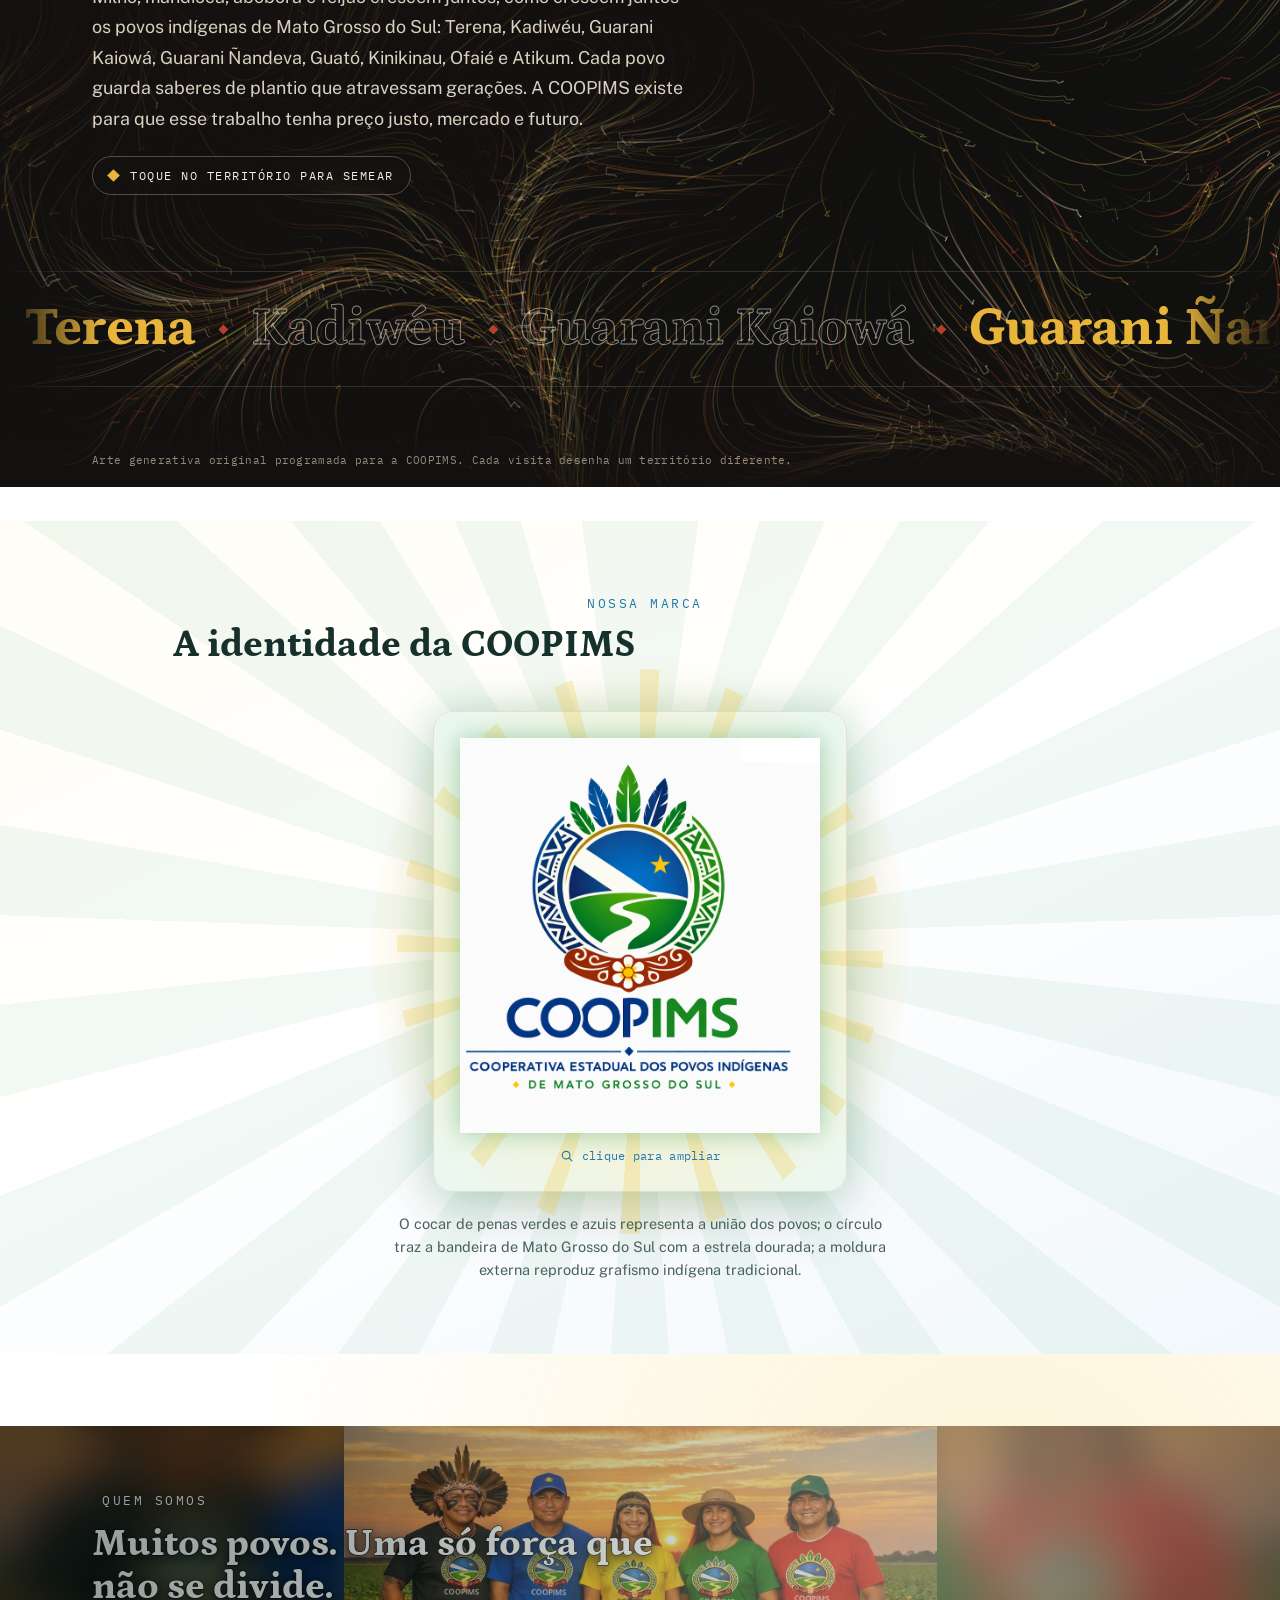
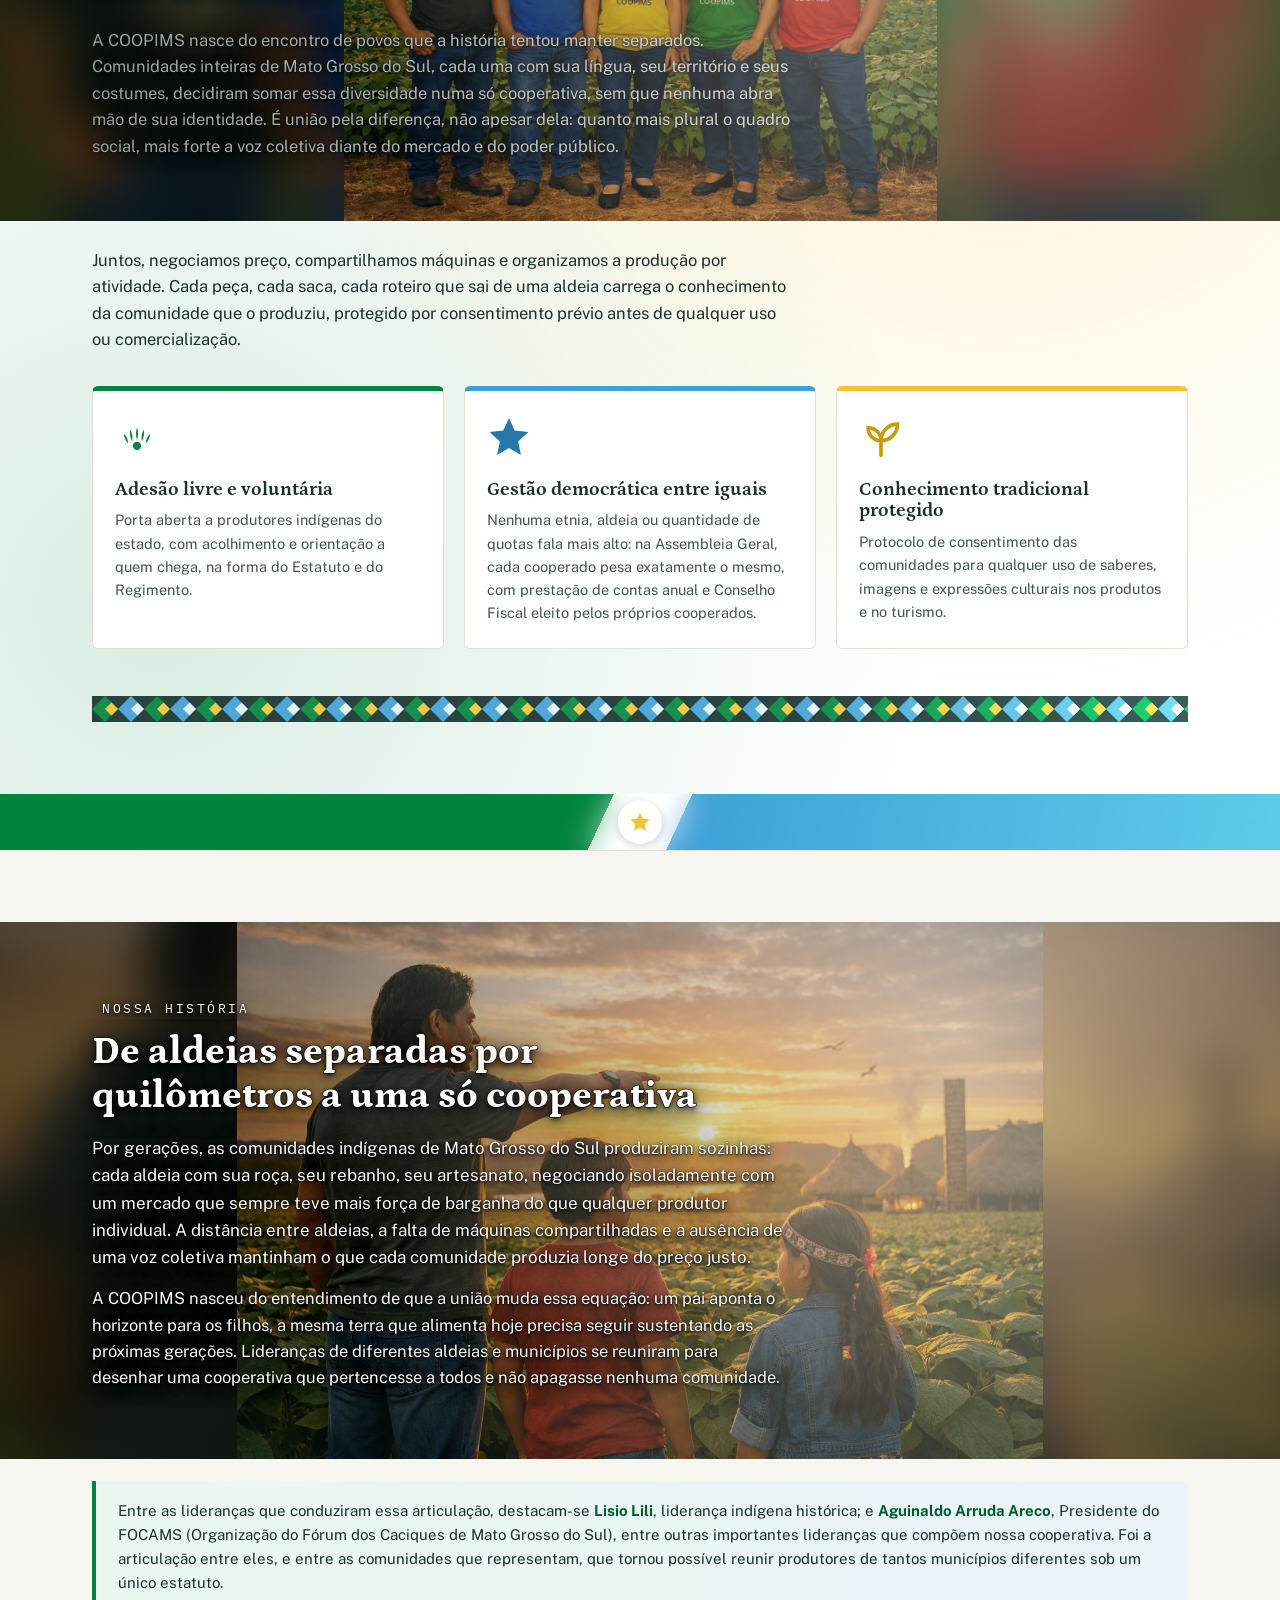
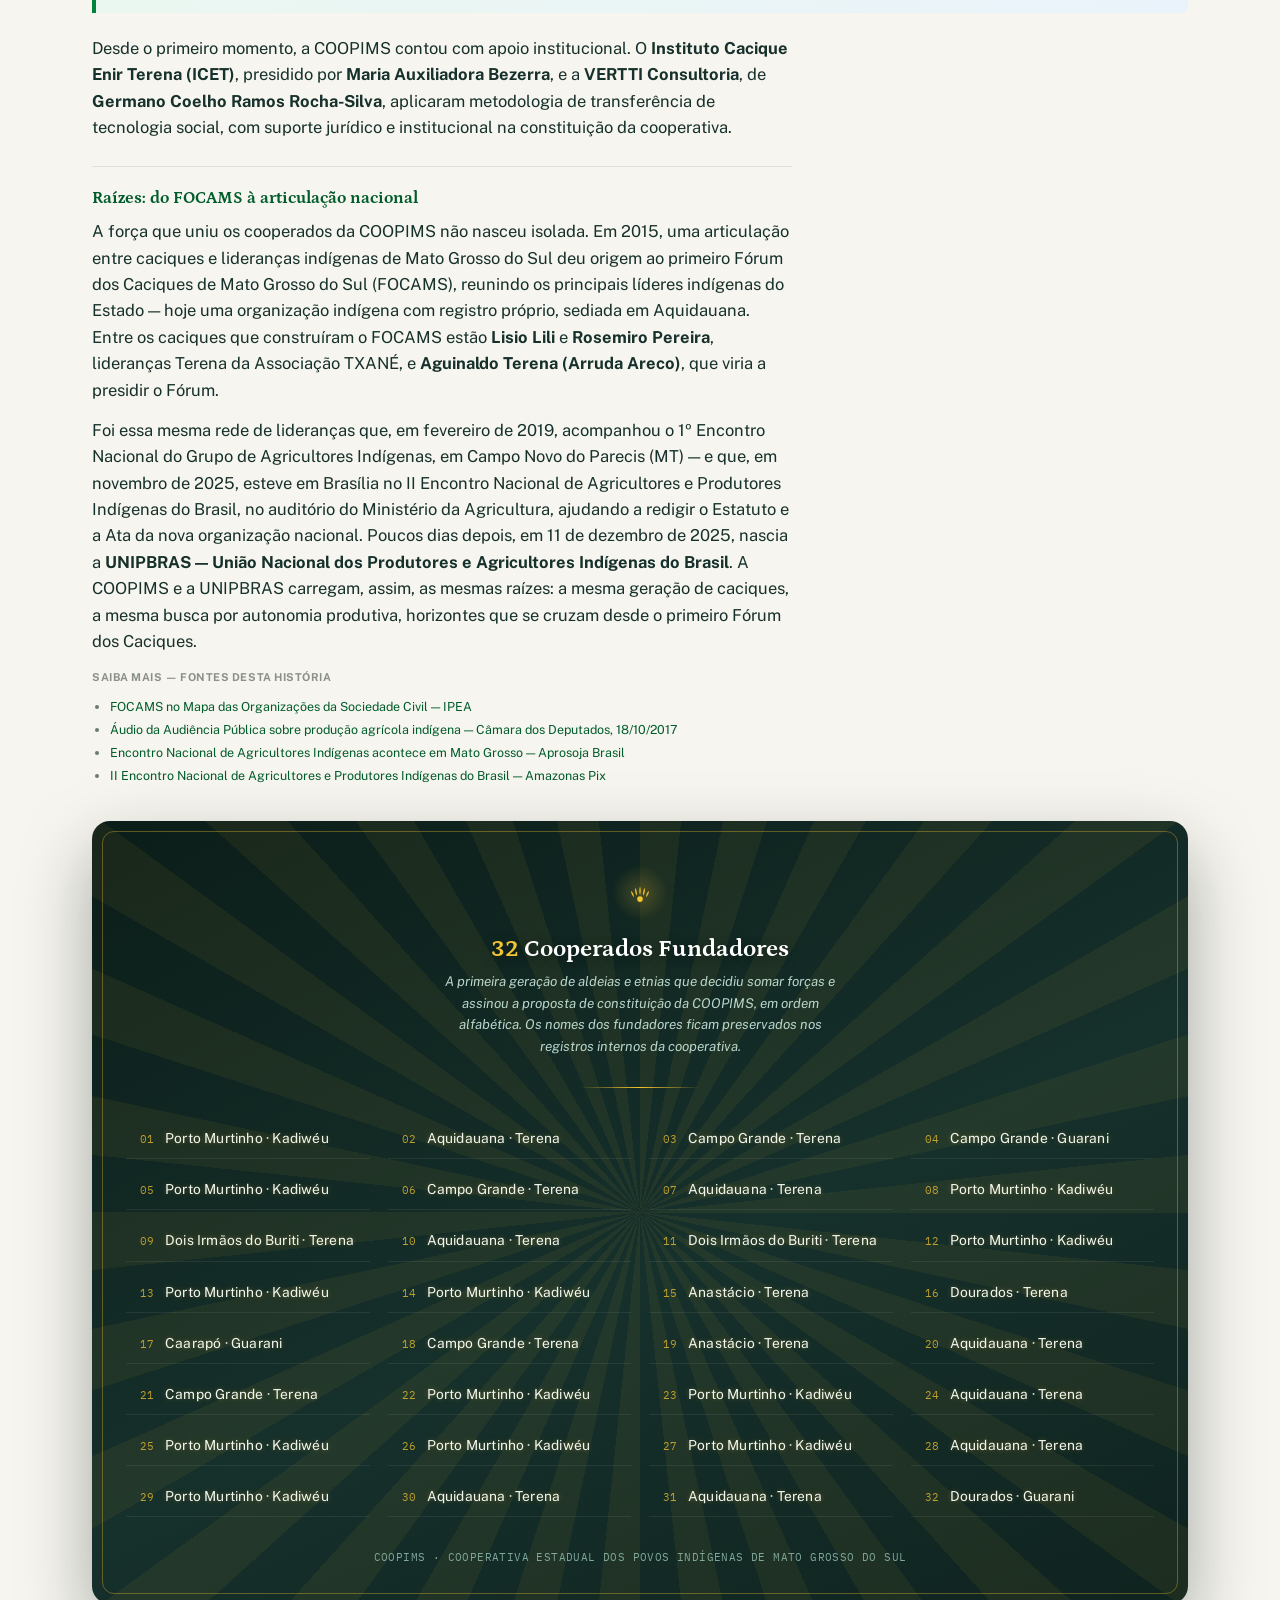
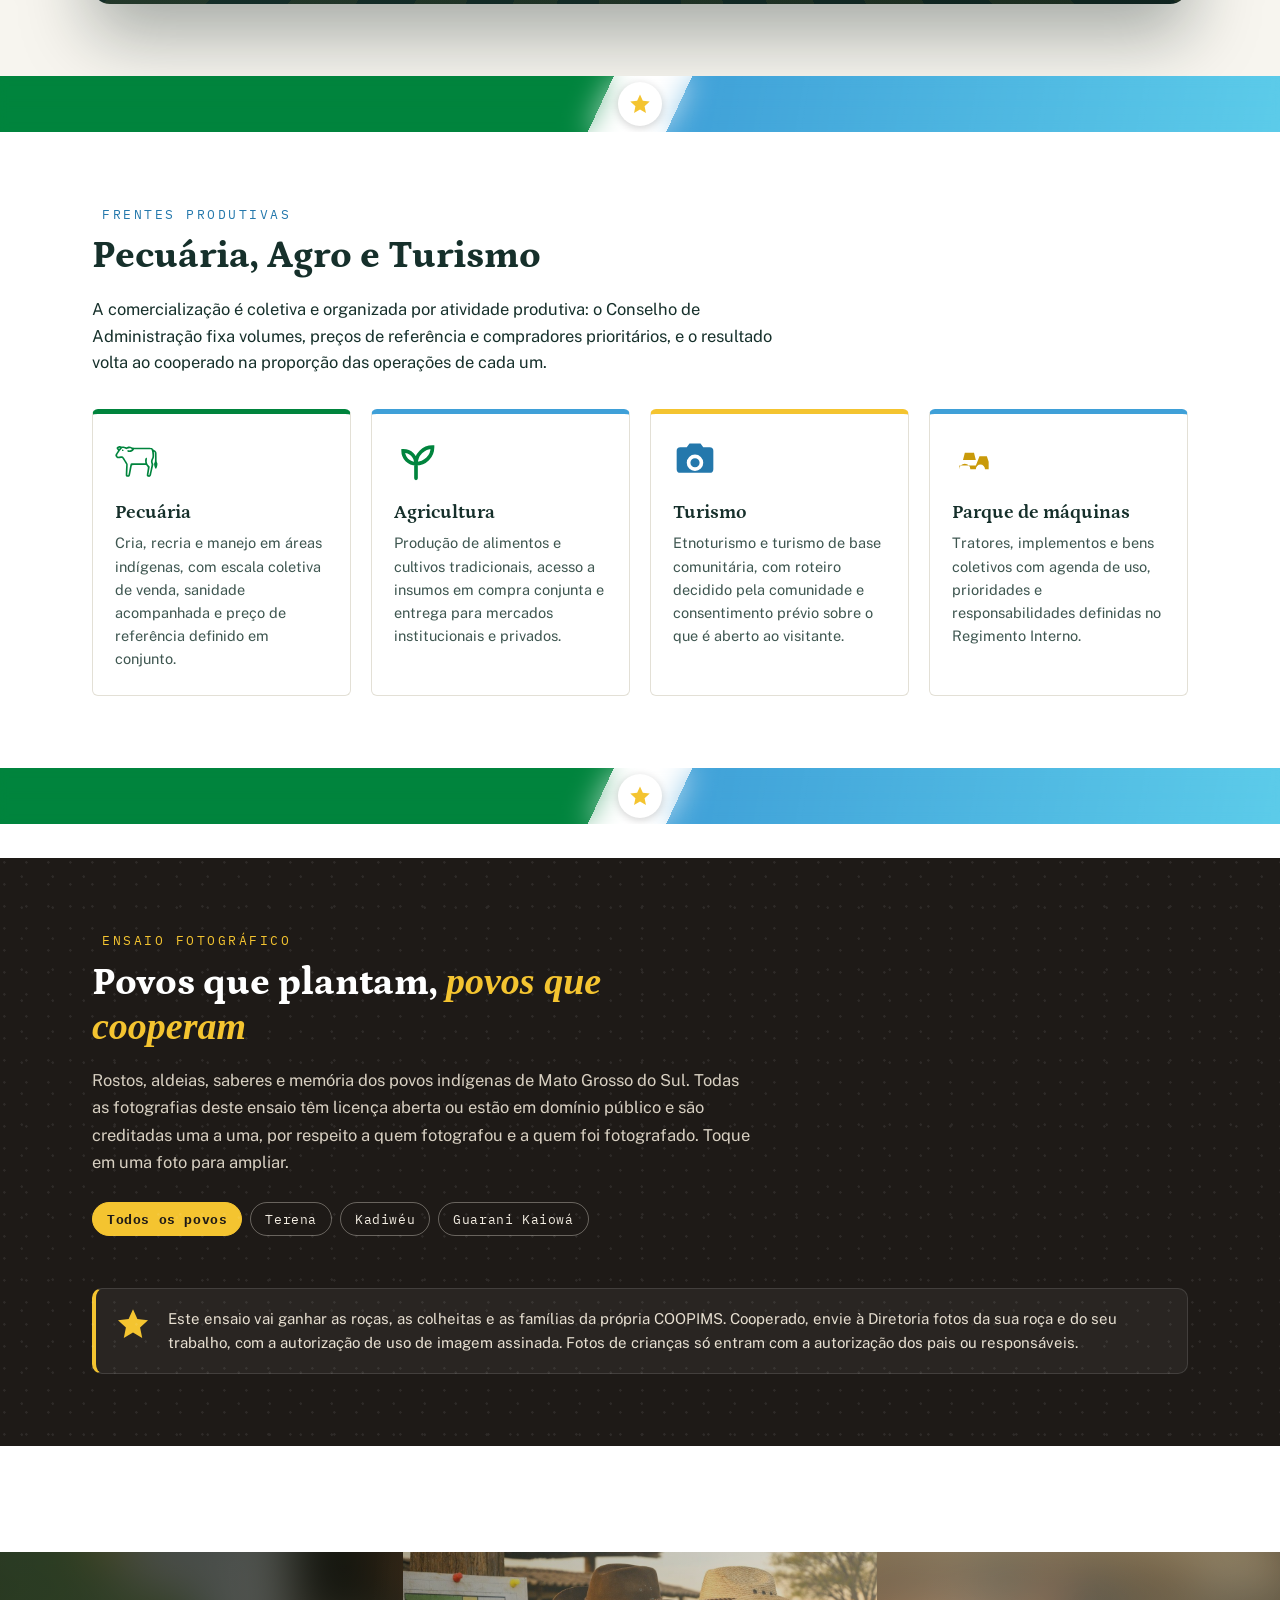
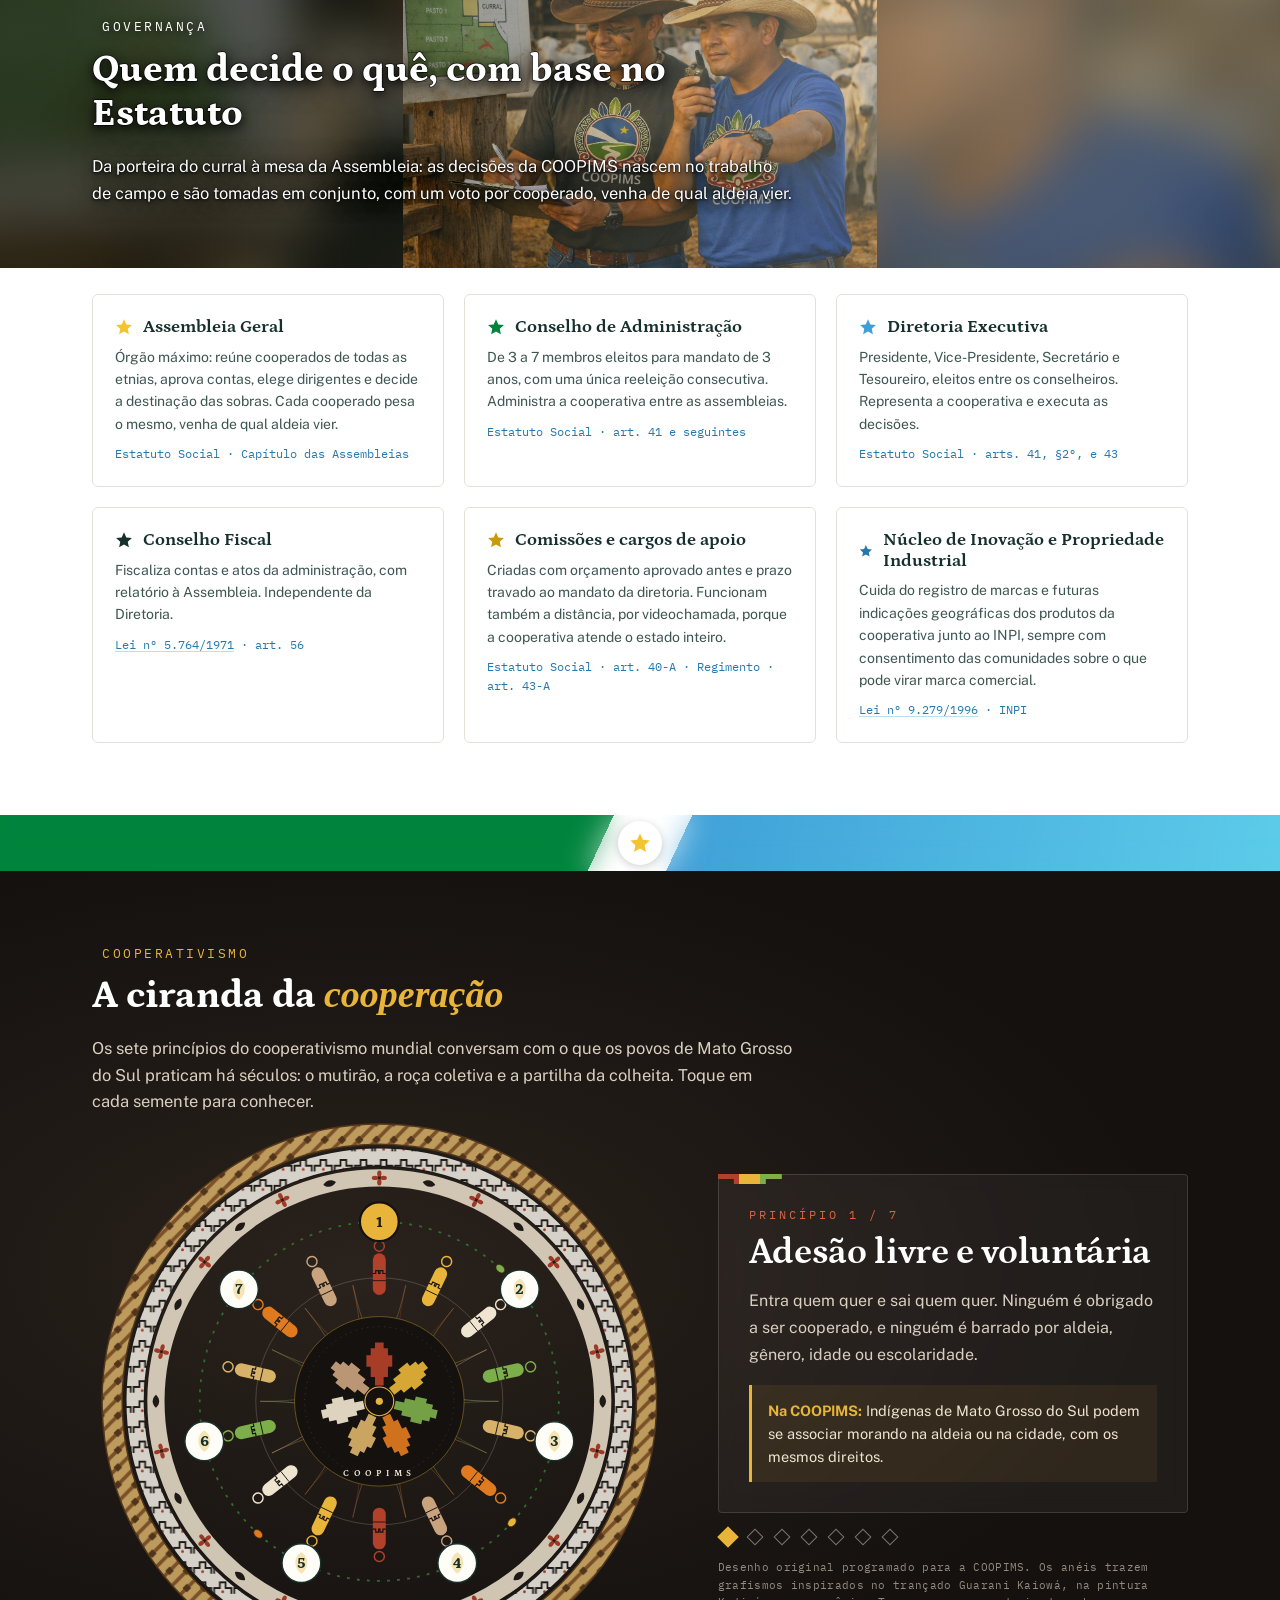
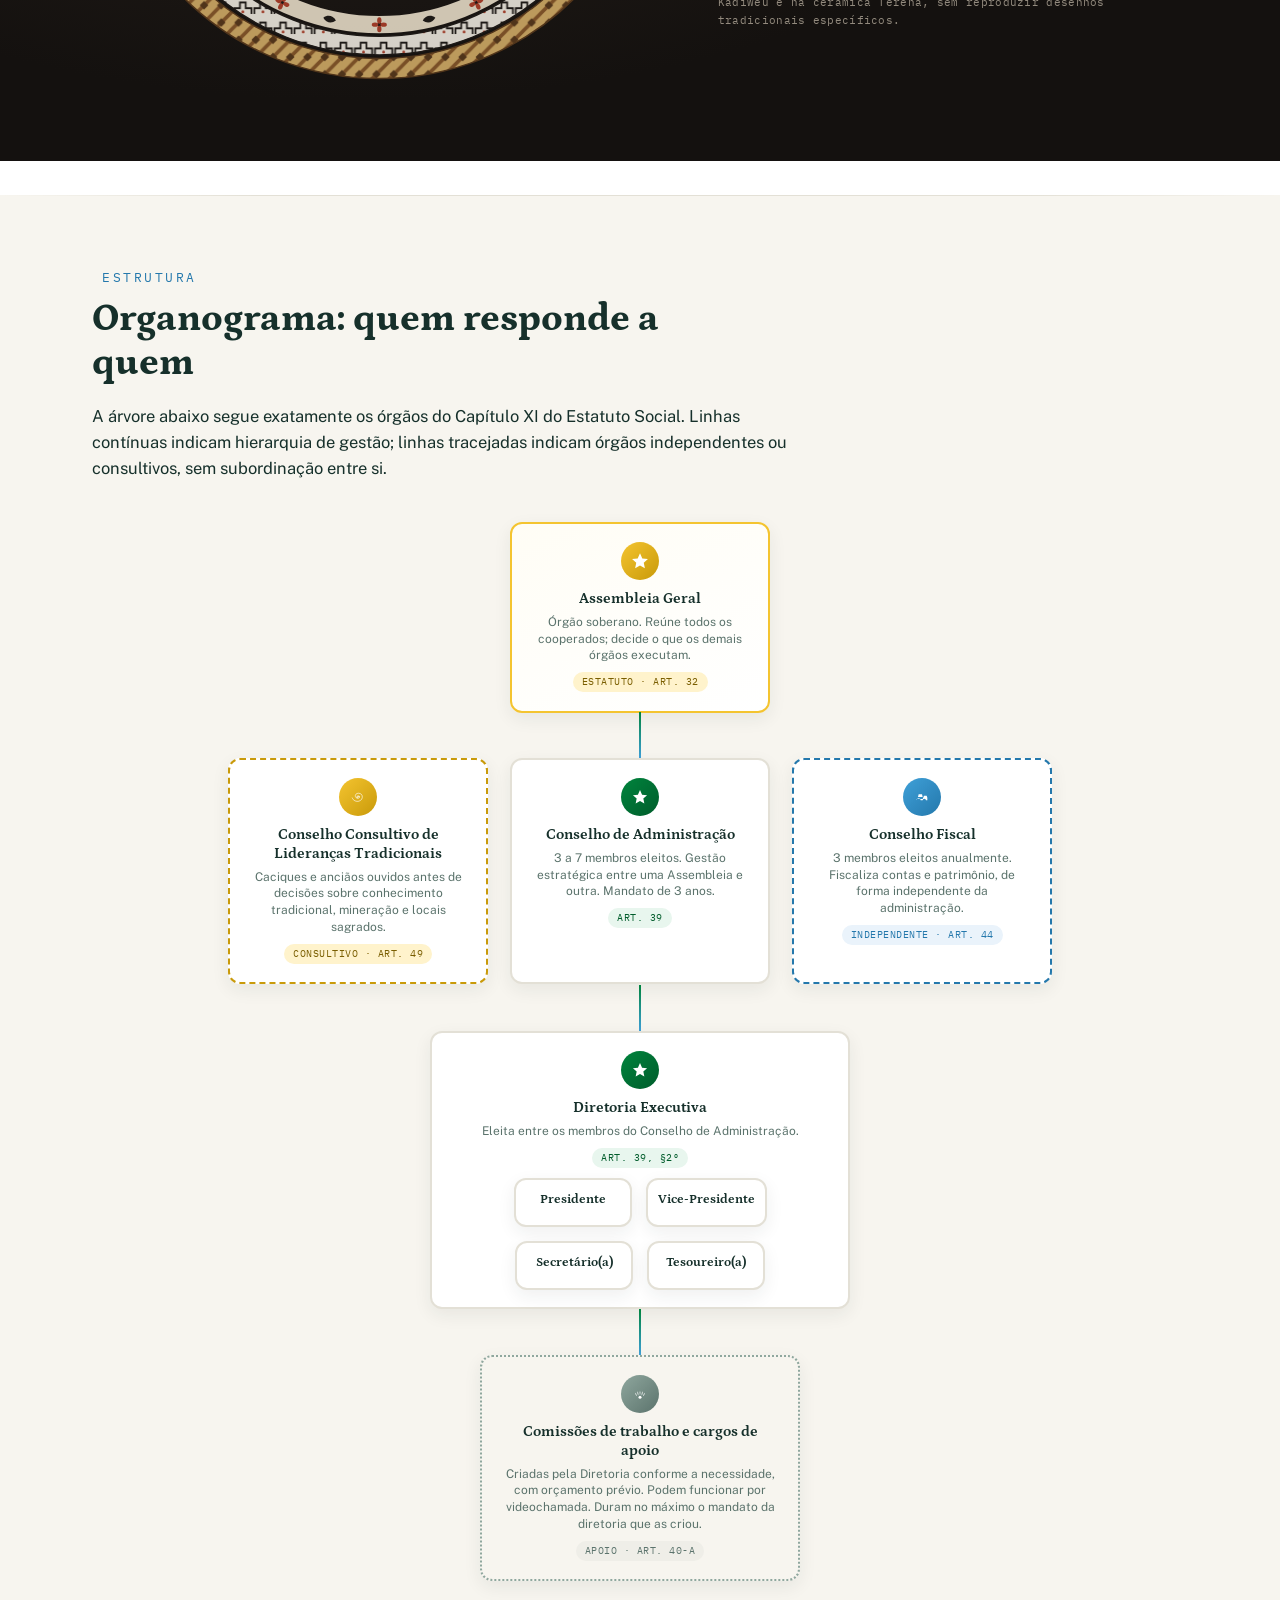
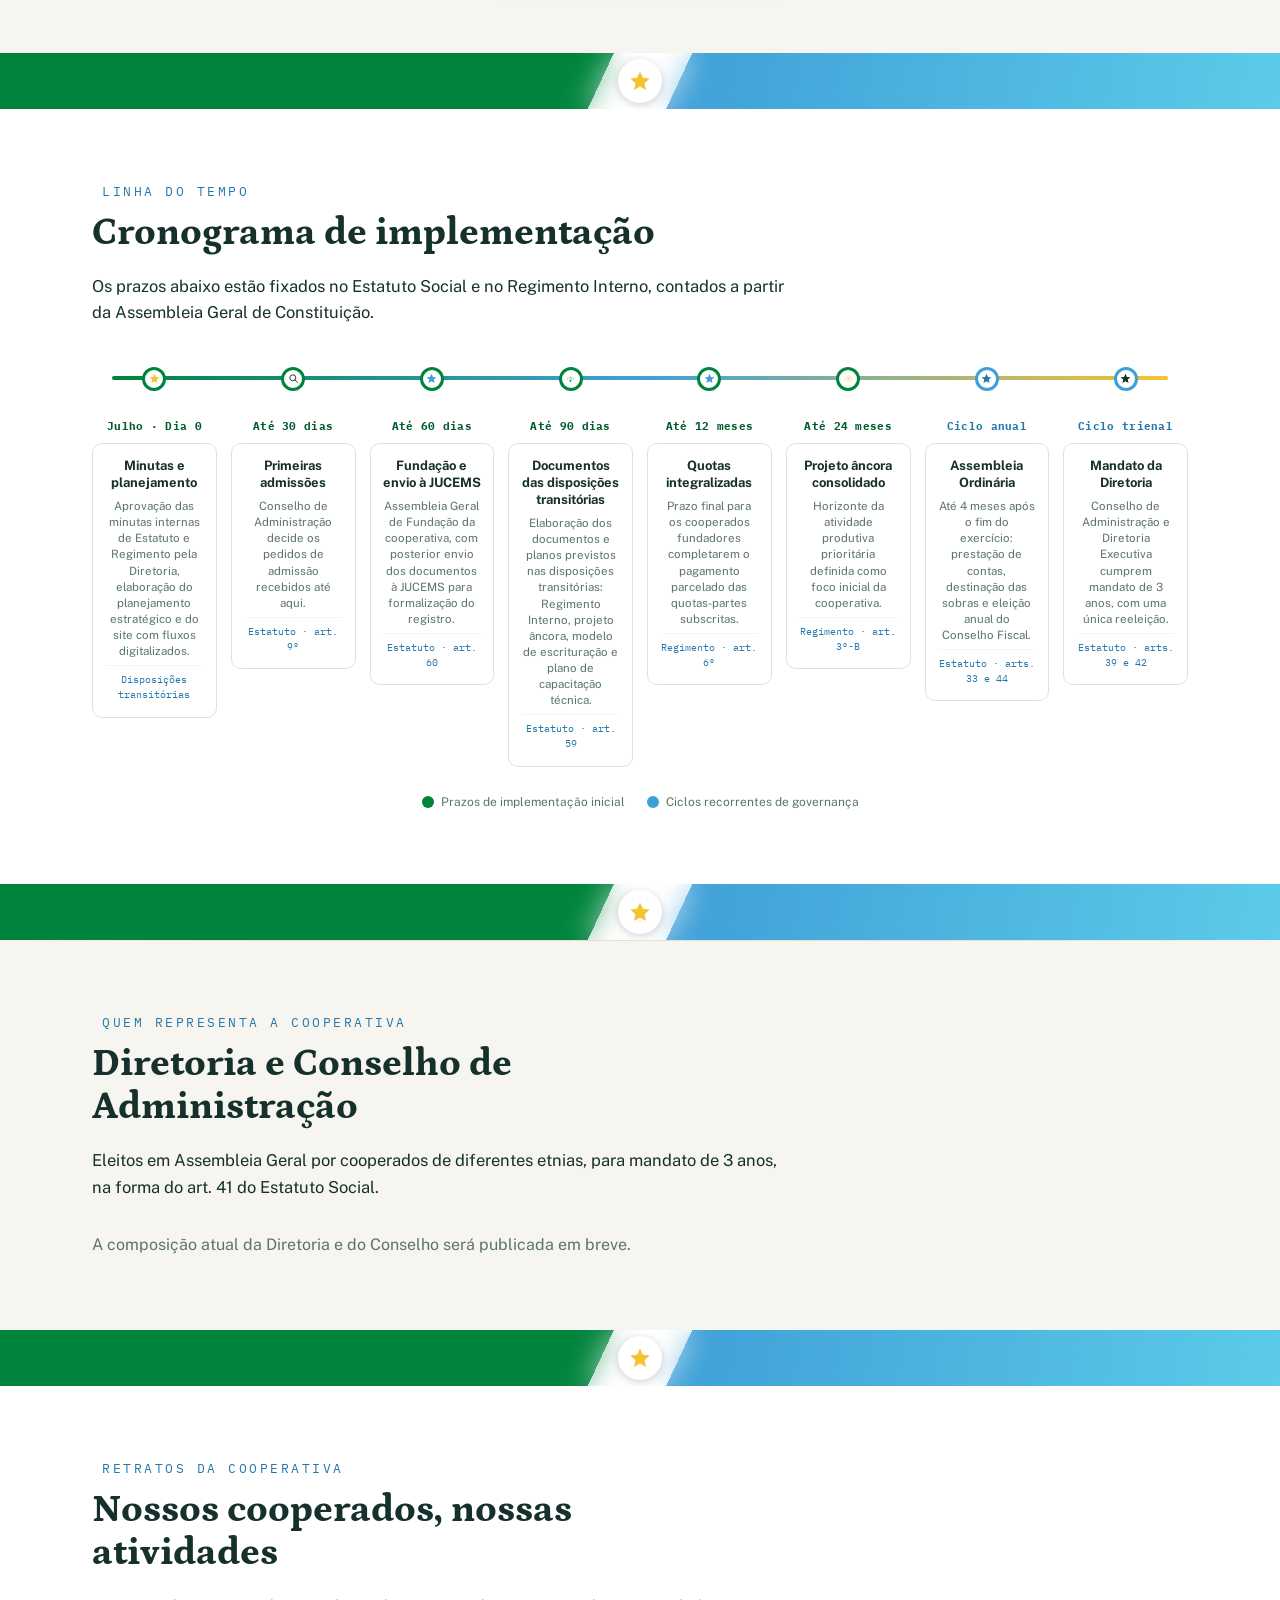
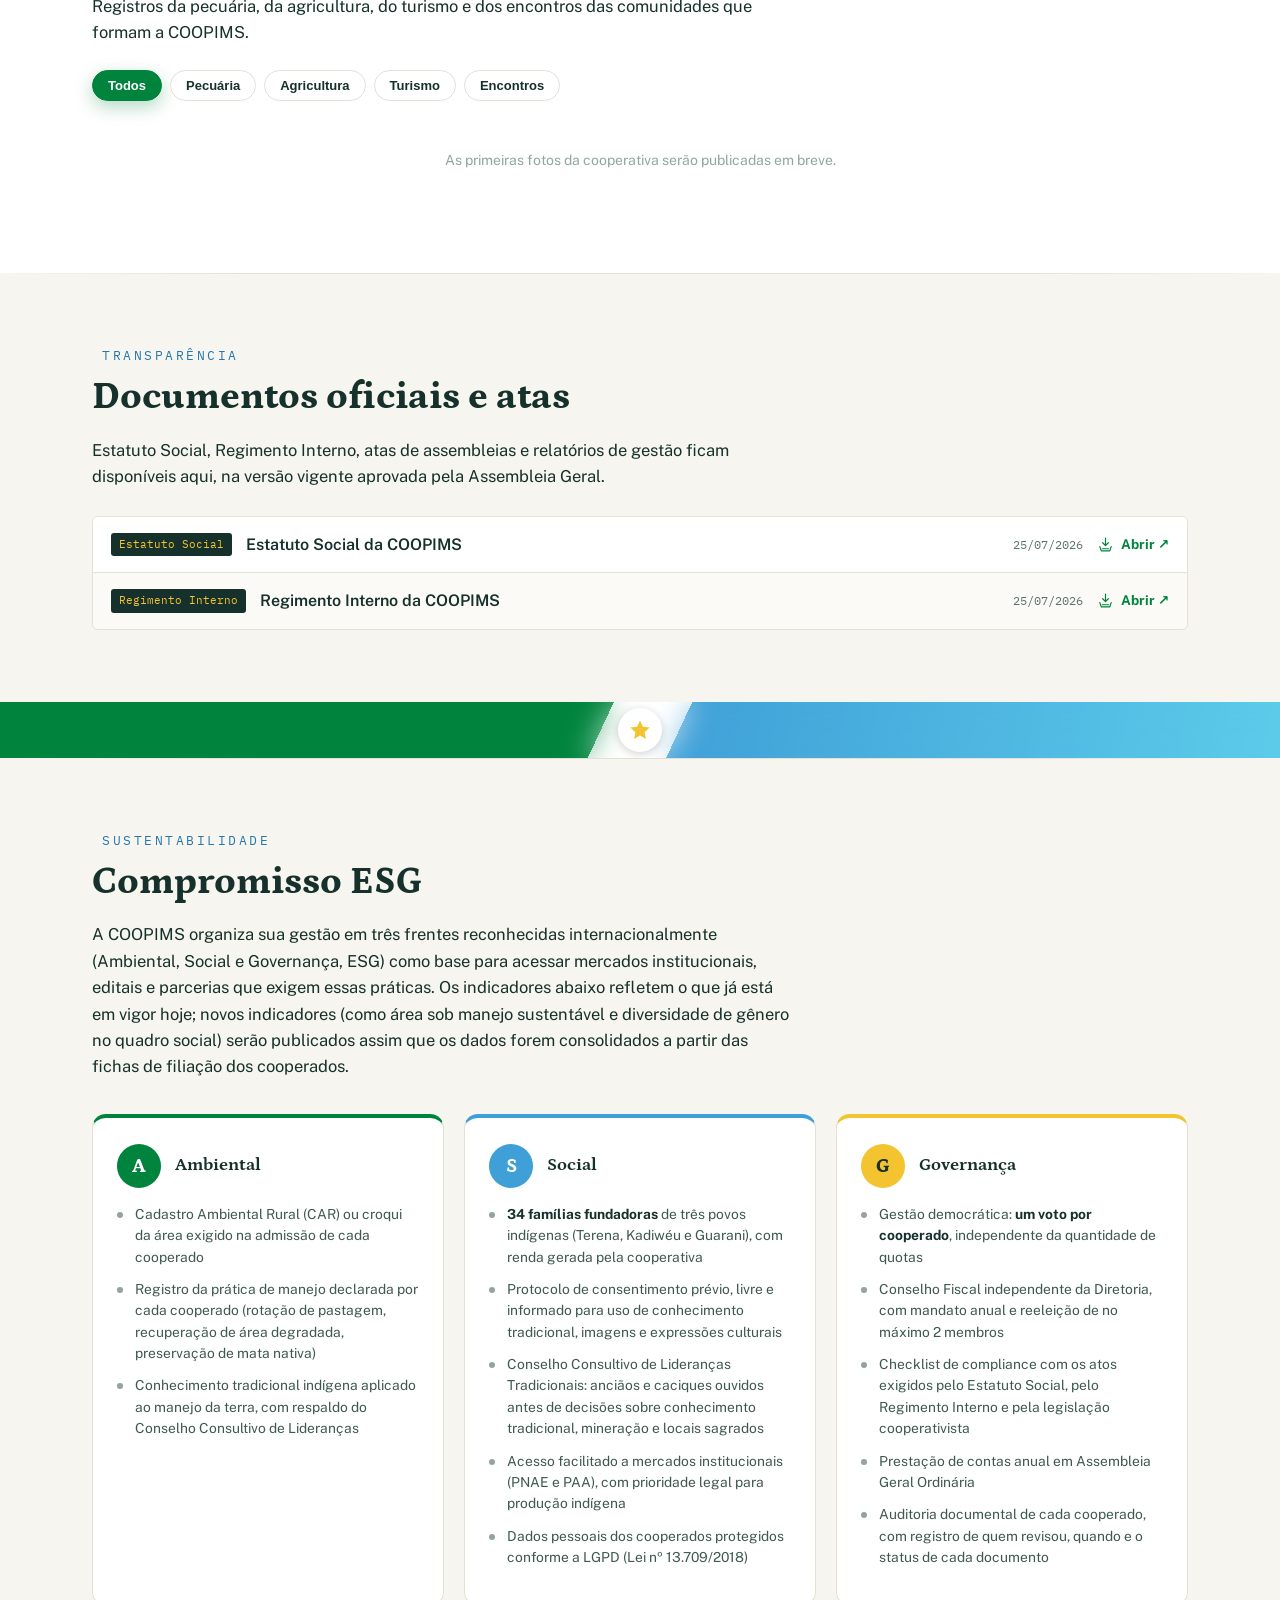
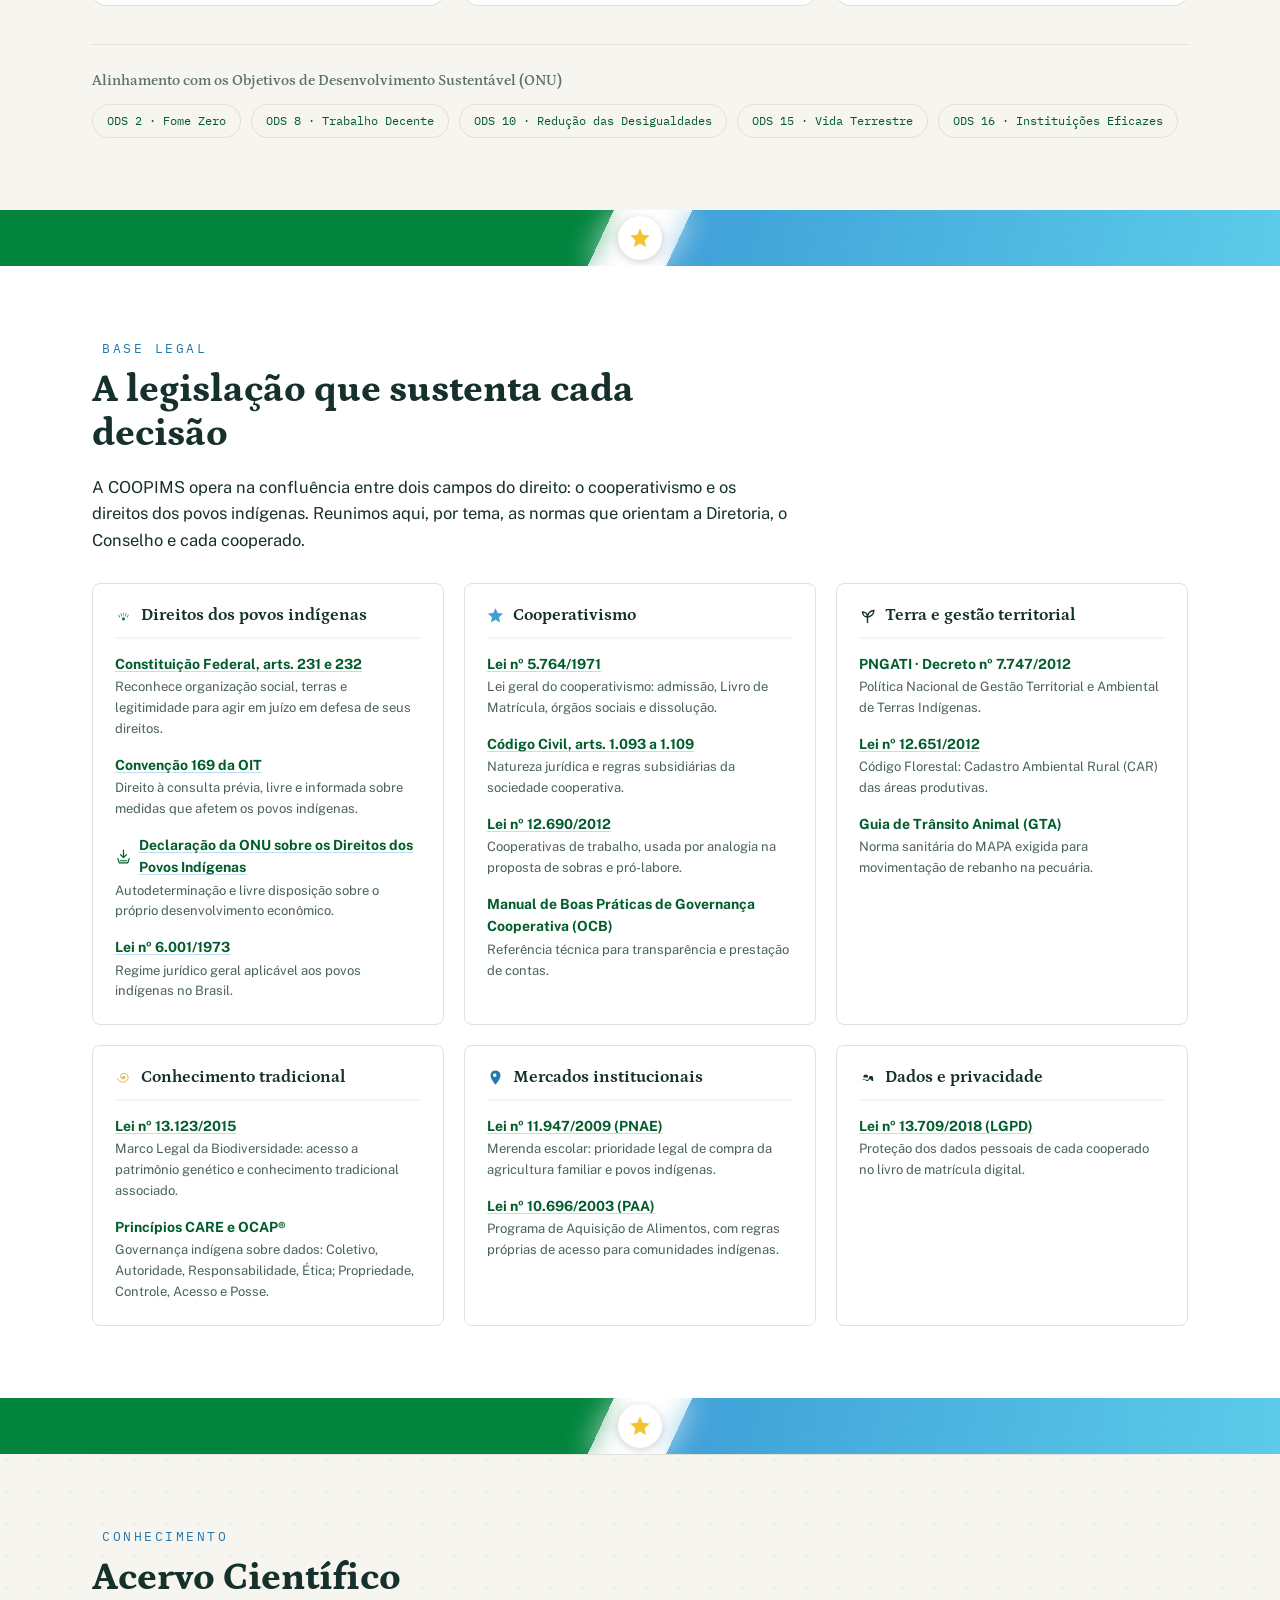
